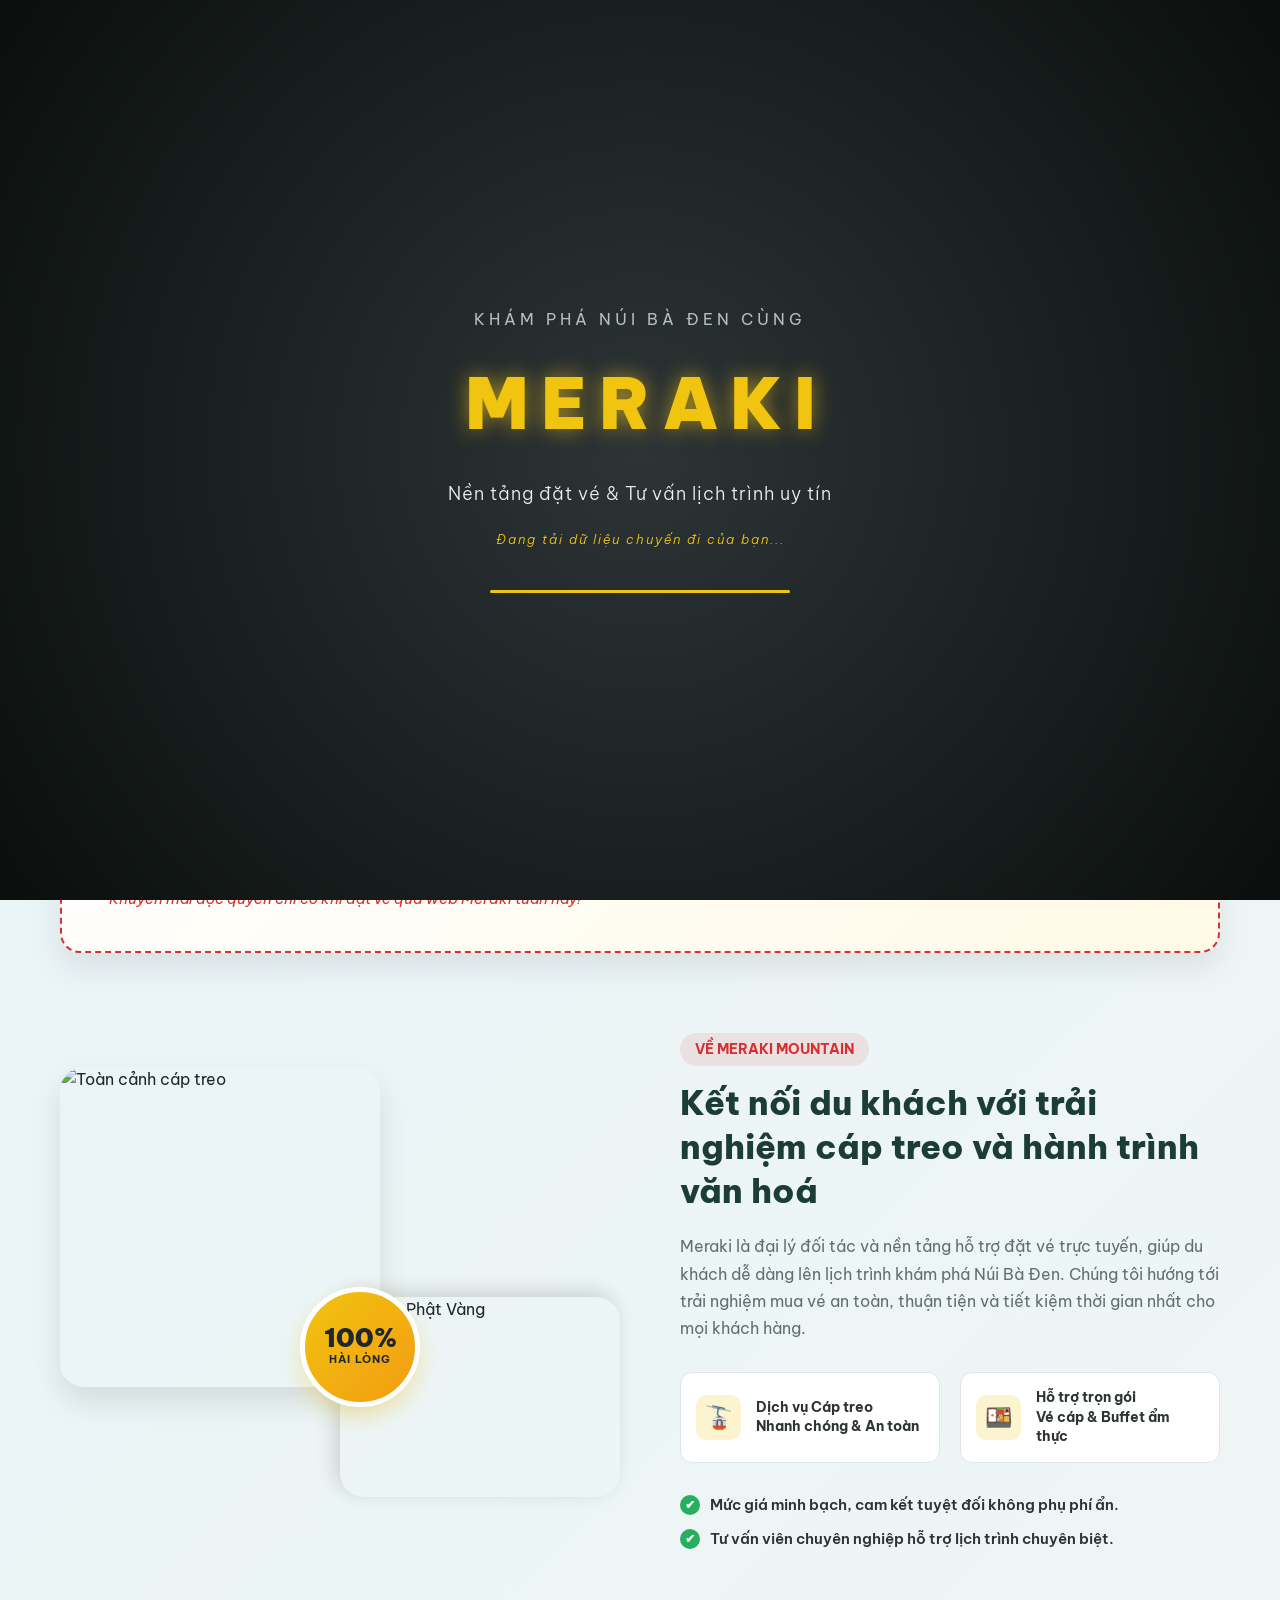
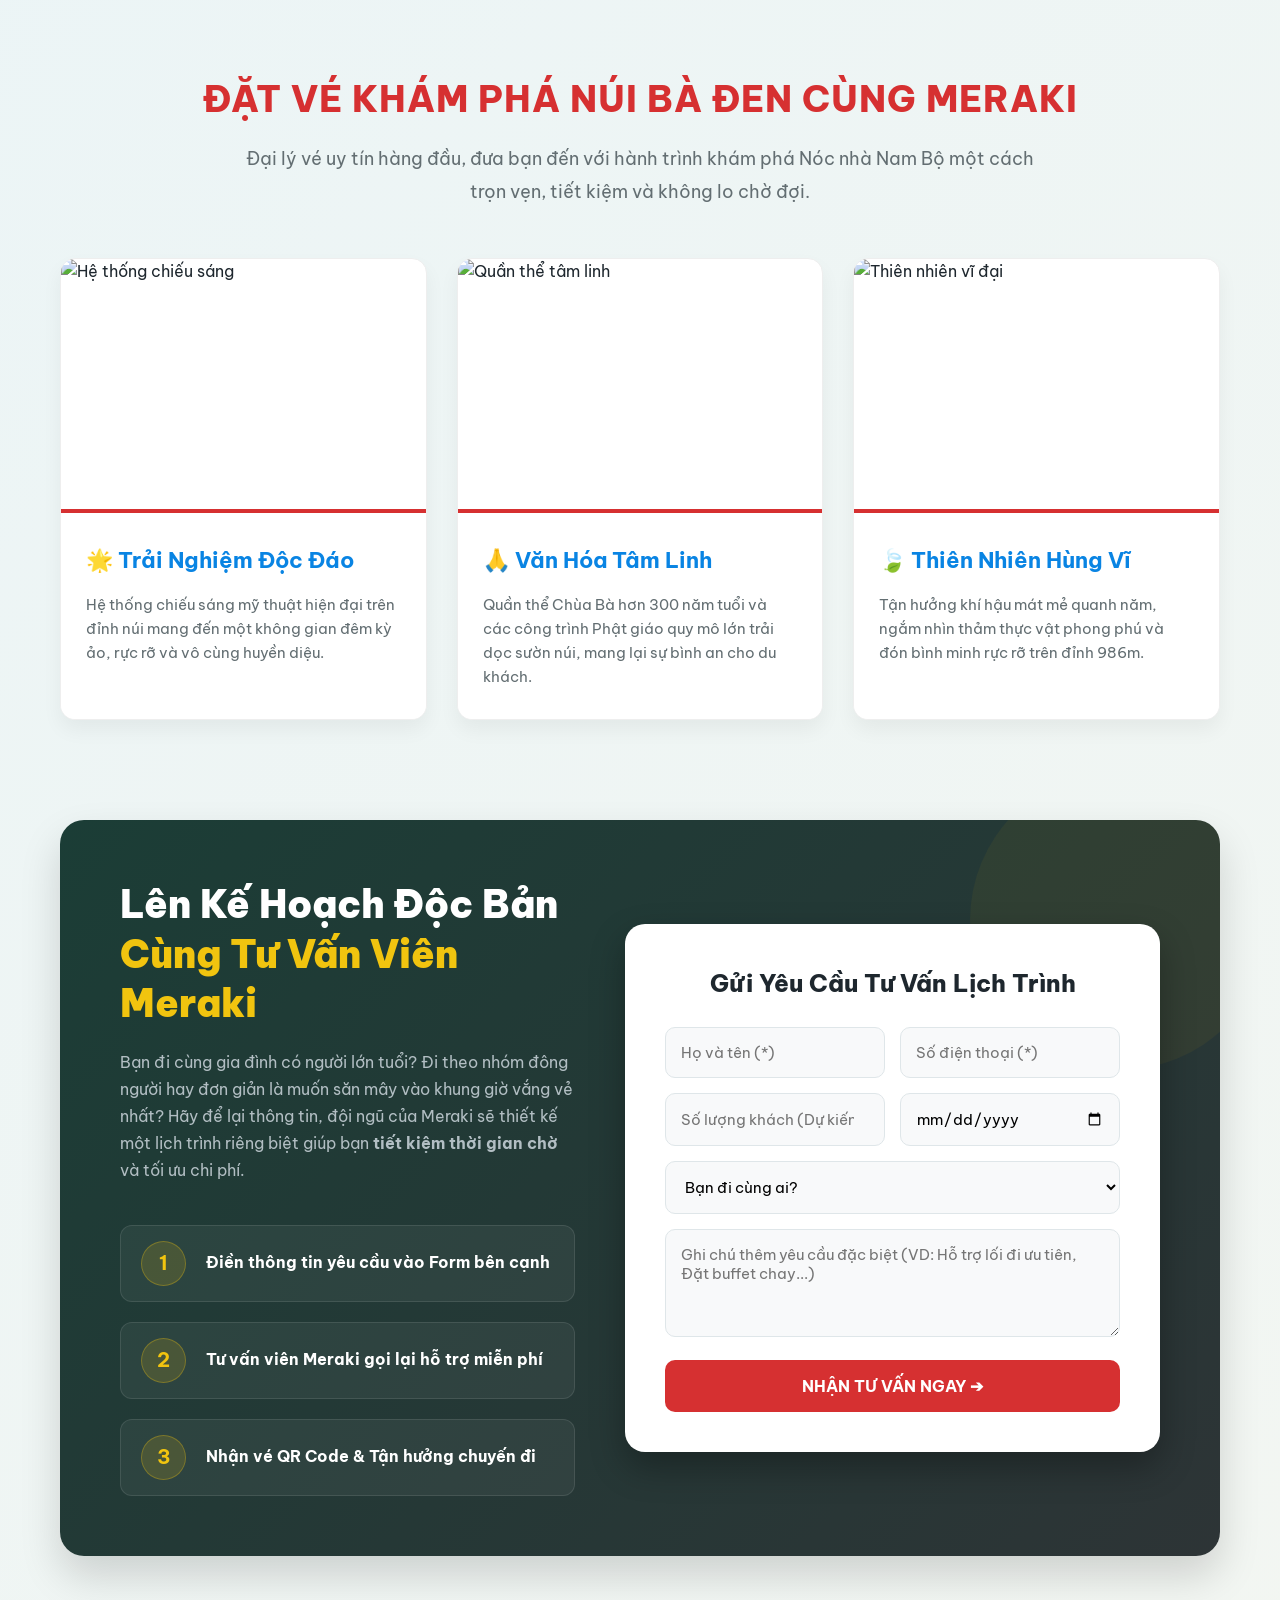
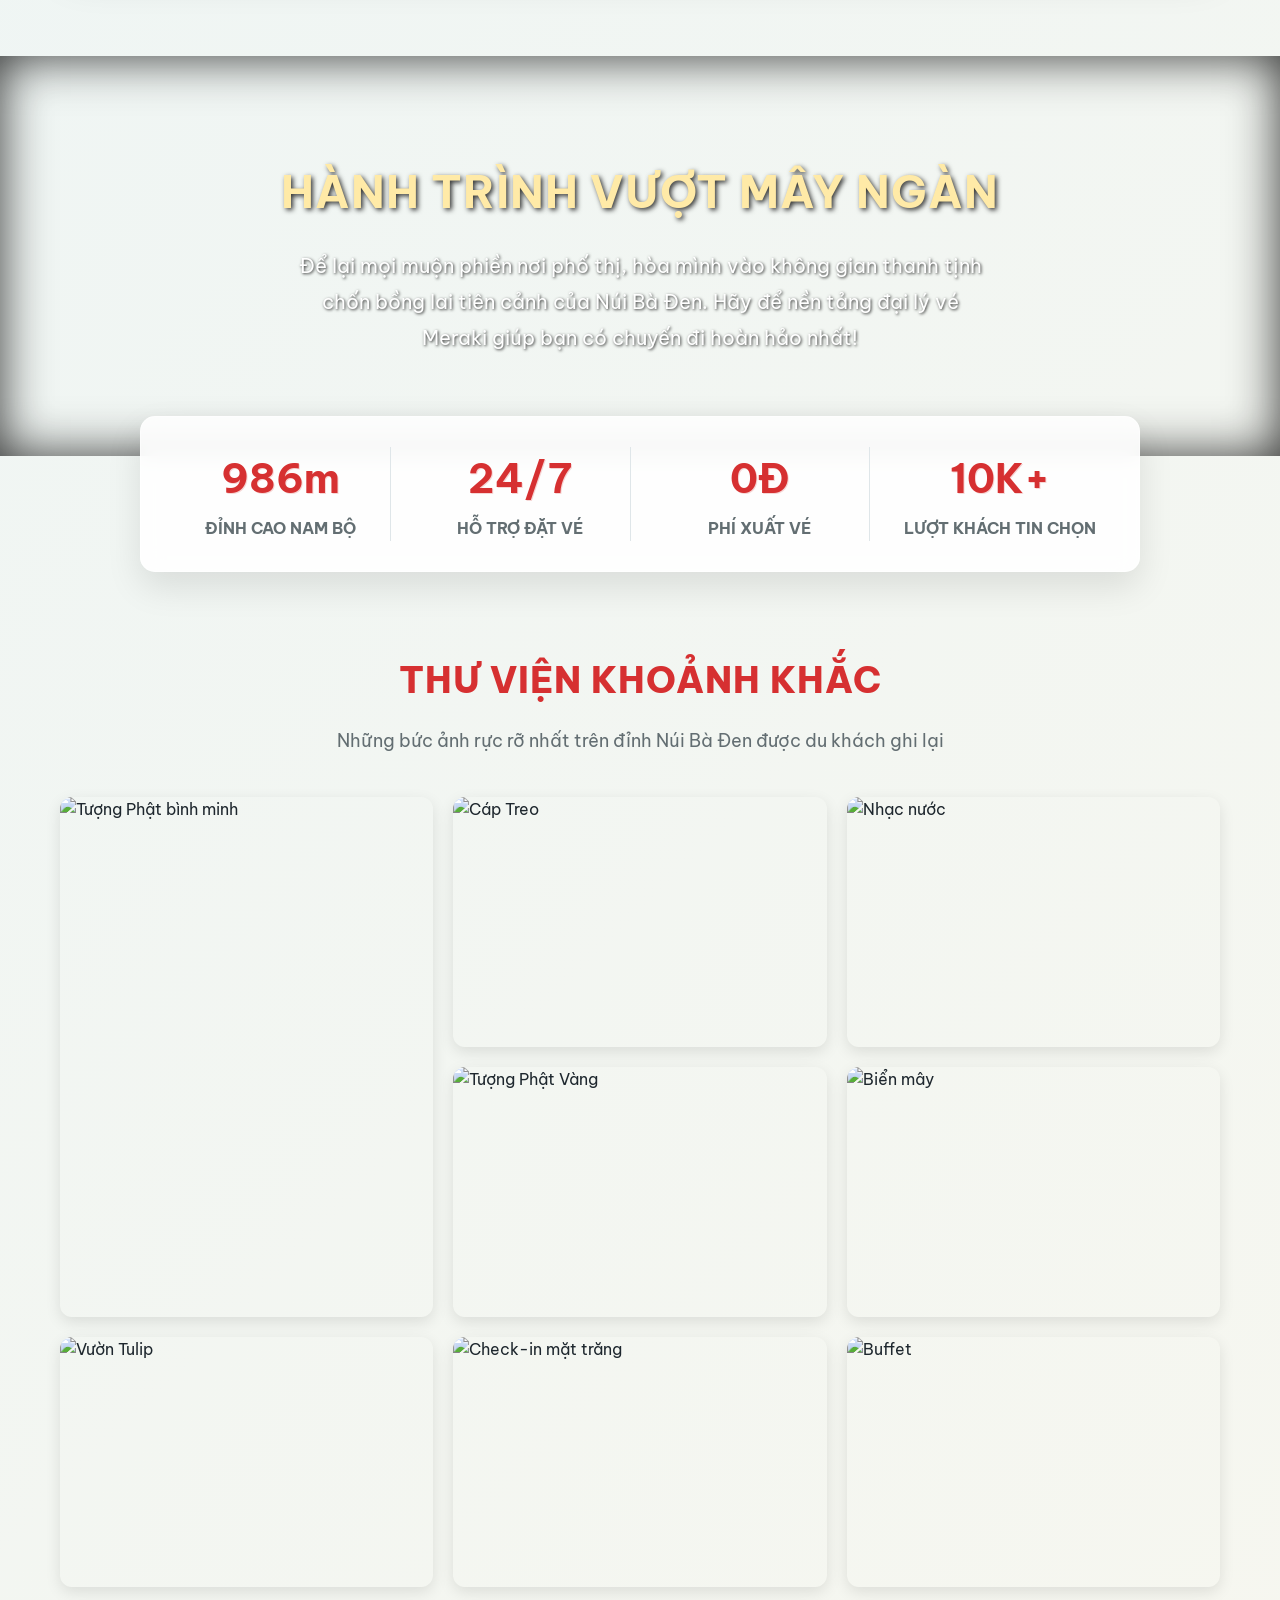
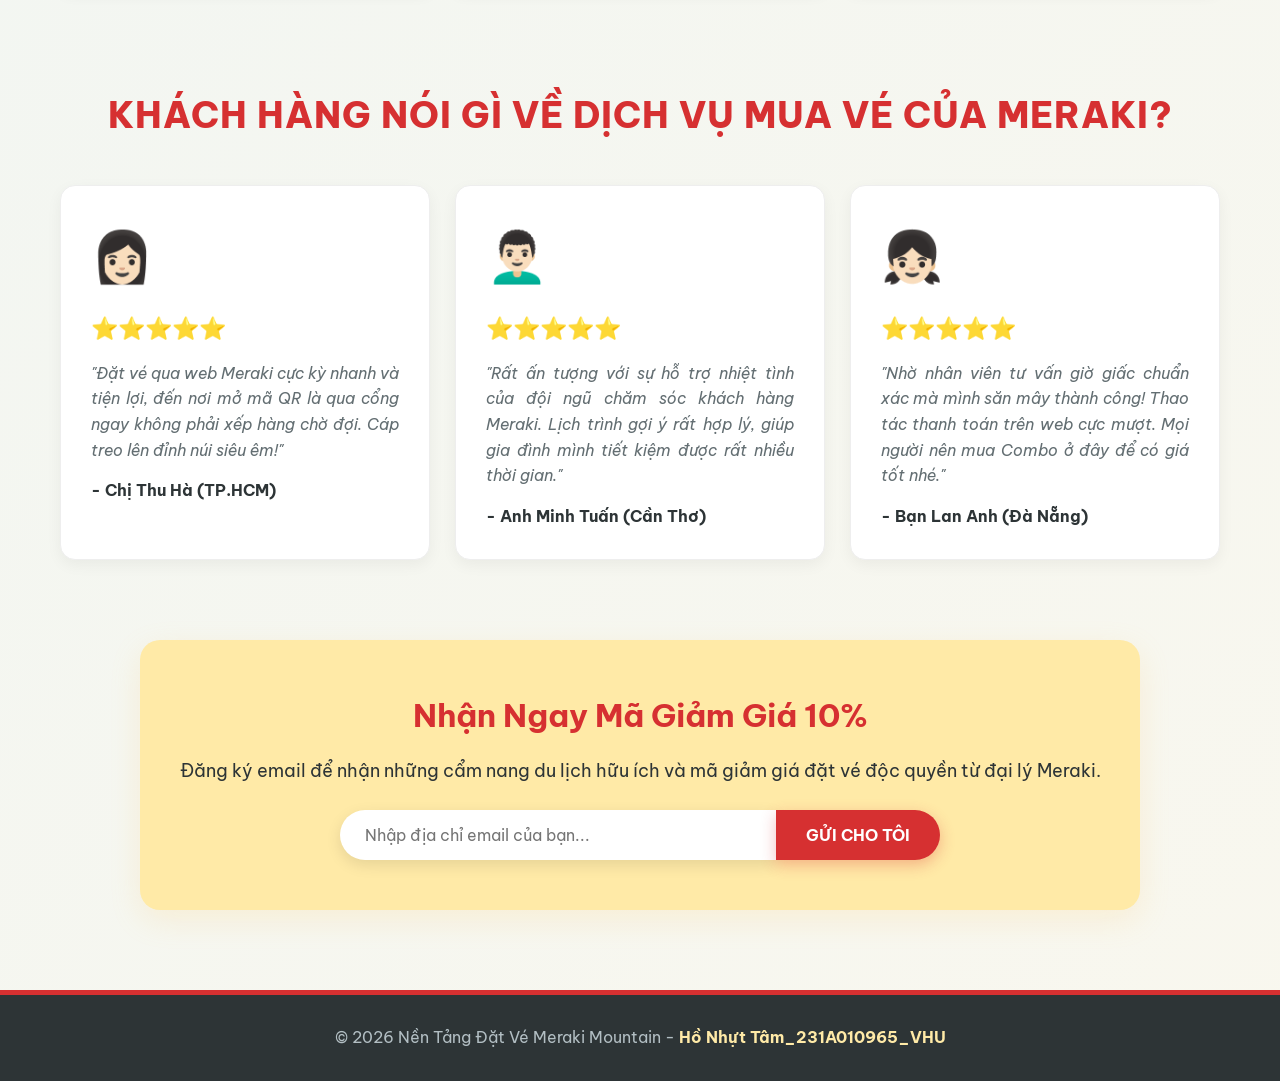
==== index.html @ 146ddea3 "Add files via upload" ====
<!DOCTYPE html>
<html lang="vi">
<head>
    <meta charset="UTF-8">
    <meta name="viewport" content="width=device-width, initial-scale=1.0">
    <title>Trang Chủ - Đặt Tour Núi Bà Đen Cùng Meraki</title>
    
    <link rel="preconnect" href="https://fonts.googleapis.com">
    <link rel="preconnect" href="https://fonts.gstatic.com" crossorigin>
    <link href="https://fonts.googleapis.com/css2?family=Be+Vietnam+Pro:wght@400;500;600;700;800;900&display=swap" rel="stylesheet">

    <style>
        * { box-sizing: border-box; margin: 0; padding: 0; font-family: 'Be Vietnam Pro', sans-serif; }
        
        body { 
            background: linear-gradient(-45deg, #e6f0fa, #fdf0f6, #fef8eb, #e8f4f8);
            background-size: 400% 400%;
            animation: gradientBG 15s ease infinite;
            color: #1e272e; overflow-x: hidden; line-height: 1.6; 
        }
        @keyframes gradientBG { 0% {background-position: 0% 50%;} 50% {background-position: 100% 50%;} 100% {background-position: 0% 50%;} }

        /* ================= MÀN HÌNH CHÀO MỪNG (CINEMATIC) ================= */
        .welcome-overlay {
            position: fixed; top: 0; left: 0; width: 100vw; height: 100vh;
            background: radial-gradient(circle at center, #2d3436 0%, #0a0f0d 100%);
            z-index: 999999; 
            display: flex; justify-content: center; align-items: center;
            transition: opacity 0.8s ease, visibility 0.8s ease, transform 0.8s ease;
        }
        .welcome-content { text-align: center; display: flex; flex-direction: column; align-items: center; }
        .welcome-subtitle { font-size: 16px; color: #b2bec3; text-transform: uppercase; letter-spacing: 4px; margin-bottom: 15px; animation: fadeInDown 1s ease forwards; opacity: 0; }
        .welcome-logo { font-size: 70px; font-weight: 900; letter-spacing: 12px; color: transparent; -webkit-text-stroke: 2px #f1c40f; margin-bottom: 20px; animation: drawText 2s ease forwards, glowText 1.5s 1s ease forwards; opacity: 0; margin-left: 12px;}
        .welcome-message { font-size: 18px; color: #ecf0f1; margin-bottom: 40px; animation: fadeInUp 1s 0.8s ease forwards; opacity: 0; font-weight: 300; letter-spacing: 1px;}
        .loading-text { font-size: 13px; color: #f1c40f; font-style: italic; margin-top: 20px; animation: pulseText 1.5s infinite; letter-spacing: 2px;}
        .loading-bar-container { width: 300px; height: 3px; background: rgba(255,255,255,0.1); border-radius: 50px; overflow: hidden; position: relative; animation: fadeInUp 1s 0.8s ease forwards; opacity: 0;}
        .loading-progress-glow { position: absolute; top: 0; left: 0; height: 100%; width: 0%; background: #f1c40f; box-shadow: 0 0 15px #f1c40f, 0 0 30px #f1c40f; animation: loadGlow 2.5s ease-in-out forwards; }

        @keyframes fadeInDown { from { opacity: 0; transform: translateY(-20px); } to { opacity: 1; transform: translateY(0); } }
        @keyframes fadeInUp { from { opacity: 0; transform: translateY(20px); } to { opacity: 1; transform: translateY(0); } }
        @keyframes drawText { 0% { opacity: 0; letter-spacing: 25px; } 100% { opacity: 1; letter-spacing: 12px; } }
        @keyframes glowText { 100% { color: #f1c40f; text-shadow: 0 0 20px rgba(241, 196, 15, 0.6); -webkit-text-stroke: 0px; } }
        @keyframes loadGlow { 0% { width: 0%; } 40% { width: 60%; } 100% { width: 100%; } }
        @keyframes pulseText { 0%, 100% { opacity: 0.4; } 50% { opacity: 1; } }
        .welcome-overlay.hidden { opacity: 0; visibility: hidden; transform: scale(1.05); }

        /* ================= MENU ĐỒNG BỘ CÓ THÔNG BÁO ================= */
        nav { display: flex; justify-content: space-between; align-items: center; background-color: rgba(45, 52, 54, 0.85); backdrop-filter: blur(10px); padding: 15px 30px; position: sticky; top: 0; z-index: 1000; box-shadow: 0 2px 15px rgba(0,0,0,0.3); border-bottom: 1px solid rgba(255,255,255,0.1); }
        .nav-links a { color: white; text-decoration: none; font-weight: bold; margin: 0 10px; padding: 8px 15px; border-radius: 5px; transition: 0.3s; text-transform: uppercase; font-size: 14px; }
        .nav-links a:hover, .nav-links a.active { background-color: #d63031; color: #ffeaa7; box-shadow: 0 0 10px rgba(214, 48, 49, 0.5);}
        .nav-icons { display: flex; align-items: center; position: relative;}
        .nav-icons a { color: white; text-decoration: none; font-size: 20px; position: relative; margin-left: 20px; transition: 0.3s; cursor: pointer;}
        .nav-icons a:hover { transform: scale(1.2); }
        .badge { position: absolute; top: -8px; right: -10px; background: #d63031; color: white; border-radius: 50%; padding: 2px 6px; font-size: 12px; font-weight: bold; box-shadow: 0 0 5px rgba(214, 48, 49, 0.5); display: none;}

        /* BẢNG DROPDOWN THÔNG BÁO ĐỘNG */
        .notification-dropdown {
            position: absolute; top: 50px; right: 40px; background: white; width: 340px; max-height: 450px;
            border-radius: 15px; box-shadow: 0 15px 35px rgba(0,0,0,0.2); border: 1px solid #dfe6e9;
            display: none; flex-direction: column; overflow: hidden; z-index: 1001;
            transform-origin: top right; animation: dropDownAnim 0.3s ease;
        }
        @keyframes dropDownAnim { from {opacity: 0; transform: scale(0.9);} to {opacity: 1; transform: scale(1);} }
        .notification-dropdown.show { display: flex; }
        .noti-header { background: #f8f9fa; padding: 15px 20px; font-weight: 800; color: #2d3436; border-bottom: 1px solid #eee; display: flex; justify-content: space-between;}
        
        .noti-list-container { overflow-y: auto; max-height: 350px; }
        .noti-item { padding: 15px 20px; border-bottom: 1px solid #eee; display: flex; gap: 15px; transition: 0.2s; cursor: pointer;}
        .noti-item.unread { background: #f0f8ff; border-left: 3px solid #0984e3;}
        .noti-item:hover { background: #fdfaf6; }
        .noti-icon { font-size: 24px; }
        .noti-text h4 { font-size: 14px; margin-bottom: 3px; color: #2d3436; font-weight: 800;}
        .noti-text p { font-size: 13px; color: #636e72; line-height: 1.4; margin-bottom: 5px;}
        .noti-text small { font-size: 11px; color: #b2bec3; font-weight: 600;}
        .noti-empty { padding: 30px; text-align: center; color: #b2bec3; font-size: 14px; font-style: italic;}
        
        .noti-footer { padding: 12px; text-align: center; background: #f8f9fa; font-size: 13px; font-weight: 800; color: #d63031; cursor: pointer; border-top: 1px solid #eee;}
        .noti-footer:hover { background: #ffeaa7; }

        /* ================= SLIDER ================= */
        .slider-wrapper { padding: 0; background-color: #1a1a1a; }
        .slider-container { position: relative; width: 100%; margin: 0 auto; overflow: hidden; }
        .slides { display: flex; transition: transform 0.6s cubic-bezier(0.4, 0, 0.2, 1); width: 100%; }
        .slide { min-width: 100%; position: relative; }
        .slide img { width: 100%; height: 600px; object-fit: cover; display: block; opacity: 0.85; }
        .slide-text { position: absolute; bottom: 80px; left: 10%; color: white; background: rgba(0,0,0,0.4); padding: 25px 45px; border-radius: 15px; backdrop-filter: blur(12px); border-left: 6px solid #d63031; animation: fadeInUp 1s ease; box-shadow: 0 10px 20px rgba(0,0,0,0.3);}
        .slide-text h2 { font-size: 42px; margin-bottom: 10px; color: #ffeaa7; text-shadow: 2px 2px 4px rgba(0,0,0,0.8); }
        .slide-text p { font-size: 22px; text-shadow: 1px 1px 2px rgba(0,0,0,0.8); }
        .prev, .next { cursor: pointer; position: absolute; top: 50%; transform: translateY(-50%); width: 60px; height: 60px; background-color: rgba(0,0,0,0.4); color: white; font-weight: bold; font-size: 28px; transition: 0.3s; border-radius: 50%; border: 2px solid rgba(255,255,255,0.5); display: flex; justify-content: center; align-items: center; z-index: 10; backdrop-filter: blur(5px); }
        .prev { left: 30px; }
        .next { right: 30px; }
        .prev:hover, .next:hover { background-color: #d63031; border-color: #d63031; transform: translateY(-50%) scale(1.1); box-shadow: 0 0 15px rgba(214, 48, 49, 0.6);}

        .container { max-width: 1200px; margin: 80px auto; padding: 0 20px; }
        .section-title-main { color: #d63031; font-size: 36px; margin-bottom: 15px; text-transform: uppercase; font-weight: 800; letter-spacing: 1px; text-align: center;}
        .subtitle { font-size: 18px; color: #636e72; margin-bottom: 50px; max-width: 800px; margin-left: auto; margin-right: auto; line-height: 1.8; text-align: center;}

        /* ================= HOT DEAL ================= */
        .hot-deal { background: linear-gradient(135deg, #fff, #fff9e6); border: 2px dashed #d63031; border-radius: 20px; padding: 40px; margin-bottom: 80px; position: relative; box-shadow: 0 15px 30px rgba(0,0,0,0.08); display: flex; align-items: center; justify-content: space-between; text-align: left; transition: transform 0.3s ease;}
        .hot-deal:hover { transform: translateY(-5px); box-shadow: 0 20px 40px rgba(214, 48, 49, 0.15);}
        .hot-deal-badge { position: absolute; top: -20px; right: -20px; background: #d63031; color: white; padding: 12px 25px; border-radius: 50px; font-weight: 800; font-size: 18px; transform: rotate(10deg); box-shadow: 0 5px 15px rgba(214,48,49,0.5); animation: shake 2s infinite; z-index: 2; border: 2px solid white;}
        .deal-info h3 { font-size: 30px; font-weight: 800; margin-bottom: 10px; color: #0984e3;}
        .deal-info p { color: #2d3436; font-size: 16px; margin-bottom: 15px;}
        .deal-price { display: flex; align-items: baseline; gap: 15px;}
        .deal-price s { color: #b2bec3; font-size: 18px; font-weight: bold;}
        .deal-price strong { color: #d63031; font-size: 36px; font-weight: 900;}
        .btn-buy-now { background: #d63031; color: white; border: none; padding: 15px 35px; border-radius: 30px; font-size: 18px; font-weight: bold; cursor: pointer; transition: 0.3s; box-shadow: 0 5px 15px rgba(214, 48, 49, 0.3); font-family: inherit;}
        .btn-buy-now:hover { background: #c0392b; transform: translateY(-3px) scale(1.05); box-shadow: 0 10px 20px rgba(214, 48, 49, 0.4); }
        @keyframes shake { 0%, 100% { transform: rotate(10deg); } 50% { transform: rotate(5deg) scale(1.05); } }

        /* ================= VỀ CHÚNG TÔI ================= */
        .about-section { display: flex; gap: 60px; align-items: center; margin-bottom: 120px; flex-wrap: wrap; margin-top: 50px;}
        .creative-images-group { flex: 1; min-width: 350px; position: relative; height: 450px; padding-right: 20px;}
        
        .about-img-1 { 
            position: absolute; top: 0; left: 0; 
            width: 320px; height: 320px; 
            object-fit: cover; border-radius: 24px; 
            z-index: 1; box-shadow: 0 15px 30px rgba(0,0,0,0.1); 
            transition: transform 0.5s ease;
        }
        .about-img-2 { 
            position: absolute; bottom: 20px; right: 0; 
            width: 280px; height: 200px; 
            object-fit: cover; border-radius: 24px; 
            z-index: 2; box-shadow: -5px -5px 20px rgba(0,0,0,0.15); 
            transition: transform 0.5s ease;
        }
        
        .creative-images-group:hover .about-img-1 { transform: scale(1.03) translate(-5px, -5px); }
        .creative-images-group:hover .about-img-2 { transform: scale(1.03) translate(5px, 5px); }

        .about-circle-badge { 
            position: absolute; top: 220px; left: 240px; 
            width: 120px; height: 120px; 
            background: linear-gradient(135deg, #f1c40f, #f39c12); 
            border-radius: 50%; display: flex; flex-direction: column; justify-content: center; align-items: center; 
            color: #1e272e; z-index: 3; box-shadow: 0 10px 20px rgba(241, 196, 15, 0.3); 
            border: 5px solid white; text-align: center; animation: pulseBadge 3s infinite alternate;
        }
        @keyframes pulseBadge { 0% {transform: scale(1);} 100% {transform: scale(1.05);} }
        .about-circle-badge h3 { font-size: 26px; font-weight: 900; line-height: 1; margin: 0;}
        .about-circle-badge p { font-size: 11px; font-weight: bold; text-transform: uppercase; margin: 0; letter-spacing: 1px;}
        
        .about-content { flex: 1; min-width: 300px; text-align: left; }
        .about-tag { color: #d63031; font-weight: bold; font-size: 14px; text-transform: uppercase; margin-bottom: 15px; display: inline-block; padding: 5px 15px; background: rgba(214, 48, 49, 0.1); border-radius: 30px;}
        .about-content h2 { font-size: 34px; color: #1b3d36; font-weight: 800; line-height: 1.3; margin-bottom: 20px; }
        .about-content > p { color: #636e72; font-size: 16px; line-height: 1.7; margin-bottom: 30px; }
        
        .about-features-small { display: flex; gap: 20px; margin-bottom: 30px; flex-wrap: wrap;}
        .af-box { flex: 1; border: 1px solid #dfe6e9; border-radius: 12px; padding: 15px; display: flex; align-items: center; gap: 15px; min-width: 200px; background: white;}
        .af-icon { width: 45px; height: 45px; background: rgba(241, 196, 15, 0.2); color: #f39c12; border-radius: 10px; display: flex; justify-content: center; align-items: center; font-size: 22px; flex-shrink: 0;}
        .af-text { font-weight: bold; color: #2d3436; font-size: 14px; line-height: 1.4; }
        
        .about-checks { display: flex; flex-direction: column; gap: 10px;}
        .about-checks p { display: flex; align-items: center; gap: 10px; color: #2d3436; font-weight: 600; font-size: 15px;}
        .about-checks p::before { content: '✔'; color: white; background: #27ae60; width: 20px; height: 20px; border-radius: 50%; display: flex; justify-content: center; align-items: center; font-size: 12px;}

        /* ================= TÍNH NĂNG NỔI BẬT ================= */
        .features { display: flex; gap: 30px; justify-content: center; margin-bottom: 100px; flex-wrap: wrap; }
        .feature-box { background: #fff; border-radius: 15px; box-shadow: 0 10px 20px rgba(0,0,0,0.05); flex: 1; min-width: 320px; transition: all 0.4s ease; overflow: hidden; display: flex; flex-direction: column; cursor: pointer; position: relative; border: 1px solid #eee;}
        .feature-box:hover { transform: translateY(-15px); box-shadow: 0 20px 40px rgba(214, 48, 49, 0.15); border-color: #d63031;}
        .feat-hover-bar { position: absolute; bottom: -50px; left: 0; width: 100%; background: #d63031; color: white; text-align: center; padding: 12px 0; font-weight: bold; transition: 0.3s ease; z-index: 10; font-size: 15px;}
        .feature-box:hover .feat-hover-bar { bottom: 0; }
        .feature-img-wrapper { overflow: hidden; border-bottom: 4px solid #d63031; }
        .feature-img { width: 100%; height: 250px; object-fit: cover; transition: transform 0.6s ease; display: block; }
        .feature-box:hover .feature-img { transform: scale(1.08); }
        .feature-content { padding: 30px 25px; text-align: left; transition: 0.3s; flex-grow: 1; background: #fff;}
        .feature-box:hover .feature-content { padding-bottom: 60px; }
        .feature-content h3 { color: #0984e3; margin-bottom: 15px; font-size: 22px; transition: 0.3s; display: flex; align-items: center; gap: 10px;}
        .feature-content p { color: #636e72; line-height: 1.6; font-size: 15px; }

        /* ================= KẾ HOẠCH ĐỘC BẢN CÙNG MERAKI ================= */
        .custom-consult-section { background: linear-gradient(135deg, #1b3d36 0%, #2d3436 100%); border-radius: 24px; padding: 60px; display: flex; gap: 50px; align-items: center; margin-bottom: 100px; box-shadow: 0 20px 40px rgba(0,0,0,0.15); color: white; text-align: left; position: relative; overflow: hidden; }
        .custom-consult-section::before { content: ''; position: absolute; top: -50px; right: -50px; width: 300px; height: 300px; background: rgba(241, 196, 15, 0.05); border-radius: 50%; }
        .consult-info { flex: 1; min-width: 300px; z-index: 2;}
        .consult-info h2 { font-size: 38px; font-weight: 900; line-height: 1.3; margin-bottom: 20px; color: white;}
        .consult-info h2 span { color: #f1c40f; }
        .consult-info p { font-size: 16px; color: #b2bec3; line-height: 1.7; margin-bottom: 40px; }
        .consult-steps { display: flex; flex-direction: column; gap: 20px; }
        .step { display: flex; align-items: center; gap: 20px; background: rgba(255,255,255,0.05); padding: 15px 20px; border-radius: 12px; border: 1px solid rgba(255,255,255,0.1); transition: 0.3s;}
        .step:hover { background: rgba(255,255,255,0.1); transform: translateX(10px);}
        .step-num { width: 45px; height: 45px; background: rgba(241, 196, 15, 0.15); color: #f1c40f; border-radius: 50%; display: flex; justify-content: center; align-items: center; font-size: 20px; font-weight: bold; border: 1px solid rgba(241, 196, 15, 0.3); flex-shrink: 0;}
        .step-text { font-size: 16px; font-weight: bold; color: white;}

        .consult-form-box { flex: 1; min-width: 300px; background: white; border-radius: 20px; padding: 40px; box-shadow: 0 15px 35px rgba(0,0,0,0.3); z-index: 2; }
        .consult-form-box h3 { color: #1e272e; font-size: 24px; margin-bottom: 25px; text-align: center; font-weight: 800;}
        .input-group { display: flex; gap: 15px; margin-bottom: 15px; }
        .input-group input { flex: 1; }
        .consult-form-box input, .consult-form-box select { width: 100%; padding: 15px; border: 1px solid #dfe6e9; border-radius: 10px; outline: none; font-size: 15px; font-family: inherit; background: #f8f9fa; transition: 0.3s; }
        .consult-form-box input:focus, .consult-form-box select:focus { border-color: #d63031; background: white; box-shadow: 0 0 0 3px rgba(214,48,49,0.1);}
        .consult-form-box textarea { width: 100%; padding: 15px; border: 1px solid #dfe6e9; border-radius: 10px; outline: none; font-size: 15px; font-family: inherit; background: #f8f9fa; transition: 0.3s; margin-bottom: 15px; resize: vertical;}
        .consult-form-box textarea:focus { border-color: #d63031; background: white;}
        .consult-form-box button { width: 100%; padding: 16px; background: #d63031; color: white; border: none; border-radius: 10px; font-size: 16px; font-weight: bold; cursor: pointer; transition: 0.3s; }
        .consult-form-box button:hover { background: #c0392b; transform: translateY(-3px); box-shadow: 0 10px 20px rgba(214,48,49,0.3); }

        /* ================= HIỆU ỨNG PARALLAX ================= */
        .parallax-section { background-image: linear-gradient(rgba(0,0,0,0.5), rgba(0,0,0,0.7)), url('img_index/anh_toancanhmay.jpg'); background-attachment: fixed; background-position: center; background-repeat: no-repeat; background-size: cover; height: 400px; display: flex; flex-direction: column; justify-content: center; align-items: center; text-align: center; color: white; margin: 60px 0; box-shadow: inset 0 0 50px rgba(0,0,0,0.8); }
        .parallax-section h2 { font-size: 45px; color: #ffeaa7; margin-bottom: 20px; text-shadow: 2px 2px 5px rgba(0,0,0,0.8); text-transform: uppercase; letter-spacing: 1px;}
        .parallax-section p { font-size: 20px; max-width: 700px; line-height: 1.8; text-shadow: 1px 1px 3px rgba(0,0,0,0.8); }

        /* ================= CON SỐ ẤN TƯỢNG ================= */
        .stats-container { display: flex; justify-content: space-around; background-color: rgba(255,255,255,0.9); backdrop-filter: blur(10px); max-width: 1000px; margin: -100px auto 60px; position: relative; z-index: 5; padding: 30px; border-radius: 15px; box-shadow: 0 15px 35px rgba(0,0,0,0.1); flex-wrap: wrap; gap: 20px; border: 1px solid rgba(255,255,255,0.5);}
        .stat-box { text-align: center; flex: 1; min-width: 200px; border-right: 1px solid #dfe6e9; transition: 0.3s;}
        .stat-box:hover { transform: translateY(-5px); }
        .stat-box:last-child { border-right: none; }
        .stat-number { font-size: 40px; font-weight: bold; color: #d63031; margin-bottom: 5px; text-shadow: 1px 1px 0px rgba(214,48,49,0.2);}
        .stat-text { font-size: 16px; color: #636e72; text-transform: uppercase; font-weight: bold; }

        /* ================= THƯ VIỆN KHOẢNH KHẮC "LƯỚI MASONRY" ================= */
        .gallery-grid { 
            display: grid; 
            grid-template-columns: repeat(3, 1fr); 
            gap: 20px; 
            grid-auto-rows: 250px; 
            margin-top: 40px; margin-bottom: 80px; 
        }
        .gallery-item { border-radius: 12px; overflow: hidden; position: relative; box-shadow: 0 5px 15px rgba(0,0,0,0.1); cursor: pointer; }
        .gallery-item img { width: 100%; height: 100%; object-fit: cover; transition: all 0.6s ease; display: block;}
        .gallery-item:hover img { transform: scale(1.1); filter: brightness(0.85); box-shadow: inset 0 0 20px rgba(214,48,49,0.5);}
        
        .item-1 { grid-column: 1; grid-row: 1 / span 2; }
        .item-2 { grid-column: 2; grid-row: 1; }
        .item-3 { grid-column: 3; grid-row: 1; }
        .item-4 { grid-column: 2; grid-row: 2; }
        .item-5 { grid-column: 3; grid-row: 2; }
        .item-6 { grid-column: 1; grid-row: 3; }
        .item-7 { grid-column: 2; grid-row: 3; }
        .item-8 { grid-column: 3; grid-row: 3; }

        /* ================= ĐÁNH GIÁ CỦA KHÁCH HÀNG ================= */
        .reviews-container { display: flex; gap: 25px; justify-content: center; flex-wrap: wrap; margin-top: 40px; }
        .review-card { background: white; padding: 30px; border-radius: 15px; flex: 1; min-width: 300px; box-shadow: 0 5px 15px rgba(0,0,0,0.05); position: relative; transition: 0.3s; border: 1px solid #eee; text-align: left;}
        .review-card:hover { transform: translateY(-5px); box-shadow: 0 15px 30px rgba(0,0,0,0.1); border-color: #f1c40f;}
        .review-avatar { font-size: 50px; margin-bottom: 15px; transition: 0.3s;}
        .review-card:hover .review-avatar { transform: scale(1.1) rotate(5deg); }
        .stars { color: #f1c40f; font-size: 22px; margin-bottom: 15px;}
        .review-text { color: #636e72; font-style: italic; line-height: 1.6; margin-bottom: 15px; text-align: justify;}
        .review-author { font-weight: bold; color: #2d3436; }

        /* ================= FORM ĐĂNG KÝ NHẬN TIN ================= */
        .newsletter-section { background: #ffeaa7; padding: 50px 20px; text-align: center; margin-top: 80px; border-radius: 20px; box-shadow: 0 10px 30px rgba(253, 203, 110, 0.2); max-width: 1000px; margin-left: auto; margin-right: auto; position: relative;}
        .newsletter-section h2 { color: #d63031; font-size: 32px; margin-bottom: 15px; position: relative; z-index: 2;}
        .newsletter-section p { color: #2d3436; margin-bottom: 25px; font-size: 18px; position: relative; z-index: 2;}
        .newsletter-form { display: flex; justify-content: center; max-width: 600px; margin: 0 auto; position: relative; z-index: 2;}
        .newsletter-form input { padding: 15px 25px; font-size: 16px; border: none; border-radius: 30px 0 0 30px; outline: none; flex-grow: 1; box-shadow: 0 5px 15px rgba(0,0,0,0.1); }
        .newsletter-form button { padding: 15px 30px; font-size: 16px; font-weight: bold; color: white; background: #d63031; border: none; border-radius: 0 30px 30px 0; cursor: pointer; transition: 0.3s; box-shadow: 0 5px 15px rgba(214,48,49,0.3); }
        .newsletter-form button:hover { background: #0984e3; }

        /* NÚT HOTLINE */
        .floating-btn { position: fixed; bottom: 30px; right: 30px; background-color: #25D366; color: white; width: 65px; height: 65px; border-radius: 50%; display: flex; justify-content: center; align-items: center; font-size: 32px; text-decoration: none; box-shadow: 0 4px 15px rgba(37, 211, 102, 0.4); z-index: 9999; animation: pulse 1.5s infinite; transition: 0.3s;}
        .floating-btn:hover { background-color: #128C7E; transform: scale(1.1);}
        @keyframes pulse { 0% { box-shadow: 0 0 0 0 rgba(37, 211, 102, 0.7); } 70% { box-shadow: 0 0 0 15px rgba(37, 211, 102, 0); } 100% { box-shadow: 0 0 0 0 rgba(37, 211, 102, 0); } }

        /* CHÂN TRANG */
        footer { background-color: #2d3436; color: #b2bec3; text-align: center; padding: 30px; font-size: 16px; margin-top: 60px; border-top: 5px solid #d63031; }
        footer strong { color: #ffeaa7; }

        /* POPUP MODAL ĐƯỢC CĂN CHỈNH */
        .modal-overlay { display: none; position: fixed; z-index: 2000; left: 0; top: 0; width: 100%; height: 100%; background-color: rgba(0,0,0,0.6); backdrop-filter: blur(8px); opacity: 0; transition: opacity 0.3s ease; }
        .modal-overlay.active { display: flex; justify-content: center; align-items: center; opacity: 1; animation: fadeIn 0.3s; }
        .modal-content { background-color: white; border-radius: 20px; width: 90%; max-width: 800px; max-height: 90vh; overflow-y: auto; position: relative; box-shadow: 0 25px 50px rgba(0,0,0,0.5); transform: translateY(-50px); transition: 0.4s cubic-bezier(0.175, 0.885, 0.32, 1.275);}
        .modal-overlay.active .modal-content { transform: translateY(0); }
        .close-btn { position: absolute; top: 15px; right: 20px; color: white; background: rgba(0,0,0,0.3); width: 40px; height: 40px; display: flex; justify-content: center; align-items: center; border-radius: 50%; font-size: 28px; font-weight: bold; cursor: pointer; z-index: 10; transition: 0.3s; backdrop-filter: blur(5px);}
        .close-btn:hover { background: #d63031; transform: scale(1.1) rotate(90deg); }
        .modal-header { height: 300px; position: relative; border-radius: 20px 20px 0 0; overflow: hidden; }
        .modal-header img { width: 100%; height: 100%; object-fit: cover; }
        .modal-header::after { content: ''; position: absolute; bottom: 0; left: 0; width: 100%; height: 60%; background: linear-gradient(transparent, rgba(0,0,0,0.9)); }
        .modal-header h2 { position: absolute; bottom: 30px; left: 30px; color: #ffeaa7; z-index: 2; font-size: 32px; text-shadow: 2px 2px 4px rgba(0,0,0,0.8); }
        .modal-body { padding: 40px; text-align: left; }
        .modal-body p { margin-bottom: 20px; font-size: 17px; line-height: 1.8; color: #4b4b4b; text-align: justify; }
        .modal-body p:first-letter { font-size: 40px; font-weight: bold; color: #d63031; float: left; margin-right: 8px; line-height: 1; }

        @keyframes fadeIn { from { opacity: 0; } to { opacity: 1; } }
        @keyframes fadeInUp { from { transform: translateY(30px); opacity: 0; } to { transform: translateY(0); opacity: 1; } }
        
        /* RESPONSIVE IPAD & ĐIỆN THOẠI */
        @media (max-width: 992px) {
            .hot-deal { flex-direction: column; text-align: center; gap: 20px; }
            .hot-deal-badge { position: relative; top: 0; right: 0; transform: none; margin-bottom: -10px; animation: none; display: inline-block;}
            .about-section, .custom-consult-section { flex-direction: column; }
            .creative-images-group { width: 100%; height: 600px; margin-bottom: 30px; padding-right: 0;}
            .about-img-1 { width: 450px; height: 450px; margin: 0 auto; display: block; position: relative;}
            .about-img-2 { width: 350px; height: 250px; left: auto; right: 10%; bottom: 0;}
            .about-circle-badge { width: 130px; height: 130px; top: 250px; left: 60%; transform: translateX(-50%);}
            .input-group { flex-direction: column; gap: 15px;}
            
            .gallery-grid { grid-template-columns: repeat(2, 1fr); }
            .item-1 { grid-column: span 2; grid-row: auto; height: 350px;}
            .item-2, .item-3, .item-4, .item-5, .item-6, .item-7, .item-8 { grid-column: span 1; grid-row: auto;}
        }
        @media (max-width: 768px) {
            .creative-images-group { height: 400px;}
            .about-img-1 { width: 280px; height: 280px;}
            .about-img-2 { width: 220px; height: 160px; right: 5%; bottom: 0;}
            .about-circle-badge { width: 100px; height: 100px; top: 150px; left: 50%;}
            .about-circle-badge h3 { font-size: 24px;}
            
            .gallery-grid { grid-template-columns: 1fr; grid-auto-rows: 250px;}
            .item-1, .item-2, .item-3, .item-4, .item-5, .item-6, .item-7, .item-8 { grid-column: span 1; }
        }
    </style>
</head>
<body>

   <div id="welcome-overlay" class="welcome-overlay">
        <div class="welcome-content">
            <div class="welcome-subtitle">Khám phá Núi Bà Đen cùng</div>
            <h1 class="welcome-logo">MERAKI</h1>
            <div class="welcome-message">
                <p>Nền tảng đặt vé & Tư vấn lịch trình uy tín</p>
                <p class="loading-text">Đang tải dữ liệu chuyến đi của bạn...</p>
            </div>
            <div class="loading-bar-container">
                <div class="loading-progress-glow"></div>
            </div>
        </div>
    </div>

    <nav>
        <div class="nav-links">
            <a href="index.html" class="active">Trang Chủ</a>
            <a href="kham-pha.html">Khám Phá & Cẩm Nang</a>
            <a href="dich-vu.html">Cáp Treo & Đặt Vé</a>
            <a href="qua-luu-niem.html">Quà Lưu Niệm</a>
        </div>
        <div class="nav-icons">
            <a onclick="toggleNotification()" id="bell-icon">🔔<span class="badge" id="noti-badge">0</span></a>
            <a href="gio-hang.html">🛒<span class="badge" id="cart-count">0</span></a>
            
            <div class="notification-dropdown" id="noti-dropdown">
                <div class="noti-header">
                    <span>Thông báo của bạn</span>
                    <span style="color: #0984e3; cursor: pointer; font-size: 12px; font-weight: 700;" onclick="markAllRead()">Đánh dấu đã đọc</span>
                </div>
                <div class="noti-list-container" id="noti-list-container">
                    </div>
                <div class="noti-footer" onclick="toggleNotification()">Đóng bảng thông báo</div>
            </div>
        </div>
    </nav>

    <div class="slider-wrapper">
        <div class="slider-container">
            <div class="slides" id="slider">
                <div class="slide">
                    <img src="img_index/anh_tuongphat_dem.jpg" alt="Tượng Phật">
                    <div class="slide-text">
                        <h2>Hành Hương Núi Bà Đen</h2>
                        <p>Đặt tour qua Meraki để chiêm ngưỡng Tượng Phật Bà thiêng liêng rực sáng.</p>
                    </div>
                </div>
                <div class="slide">
                    <img src="img_index/anh_captreo.jpg" alt="Cáp Treo">
                    <div class="slide-text">
                        <h2>Vé Cáp Treo Giá Tốt Nhất</h2>
                        <p>Không lo xếp hàng, quét mã QR lên cabin ngay cùng dịch vụ của Meraki.</p>
                    </div>
                </div>
                <div class="slide">
                    <img src="img_index/anh_chopdinhnui.jpg" alt="Đỉnh Núi">
                    <div class="slide-text">
                        <h2>Chinh Phục Nóc Nhà Nam Bộ</h2>
                        <p>Lên lịch trình săn mây hoàn hảo trên đỉnh 986m cực kỳ dễ dàng.</p>
                    </div>
                </div>
            </div>
            <button class="prev" onclick="moveSlide(-1)">&#10094;</button>
            <button class="next" onclick="moveSlide(1)">&#10095;</button>
        </div>
    </div>

    <div class="container">
        
        <div class="hot-deal">
            <div class="hot-deal-badge">HOT DEAL MÙA LỄ HỘI 🔥</div>
            <div class="hot-deal-content">
                <h2>Combo Trọn Gói: Lên Đỉnh Yêu Thương</h2>
                <p>Khám phá trọn vẹn Núi Bà Đen: Vé cáp treo khứ hồi + Vé Chùa Hang + Buffet trưa.</p>
                <p>
                    <span class="price-strike">850.000đ</span> 
                    <span class="price-hot" style="color:#d63031; font-weight:900; font-size:24px;">Chỉ 650.000đ/người</span>
                </p>
                <p style="color: #d63031; font-size: 15px;"><em>*Khuyến mãi độc quyền chỉ có khi đặt vé qua web Meraki tuần này!</em></p>
            </div>
            <div>
                <button class="btn-buy-now" onclick="addToCartAndCheckout('Combo Lên Đỉnh Yêu Thương', 650000)">ĐẶT VÉ KẺO LỠ 🏃‍♂️</button>
            </div>
        </div>

        <div class="about-section">
            <div class="creative-images-group">
                <img src="img_index/anh_phongcanh.jpg" alt="Toàn cảnh cáp treo" class="about-img-1">
                
                <div class="about-circle-badge">
                    <h3>100%</h3>
                    <p>Hài Lòng</p>
                </div>

                <img src="img_index/anh_tuongphatvang.jpg" alt="Tượng Phật Vàng" class="about-img-2">
            </div>

            <div class="about-content">
                <div class="about-tag">Về Meraki Mountain</div>
                <h2>Kết nối du khách với trải nghiệm cáp treo và hành trình văn hoá</h2>
                <p>Meraki là đại lý đối tác và nền tảng hỗ trợ đặt vé trực tuyến, giúp du khách dễ dàng lên lịch trình khám phá Núi Bà Đen. Chúng tôi hướng tới trải nghiệm mua vé an toàn, thuận tiện và tiết kiệm thời gian nhất cho mọi khách hàng.</p>
                <div class="about-features-small">
                    <div class="af-box">
                        <div class="af-icon">🚡</div>
                        <div class="af-text">Dịch vụ Cáp treo<br>Nhanh chóng & An toàn</div>
                    </div>
                    <div class="af-box">
                        <div class="af-icon">🍱</div>
                        <div class="af-text">Hỗ trợ trọn gói<br>Vé cáp & Buffet ẩm thực</div>
                    </div>
                </div>
                <div class="about-checks">
                    <p>Mức giá minh bạch, cam kết tuyệt đối không phụ phí ẩn.</p>
                    <p>Tư vấn viên chuyên nghiệp hỗ trợ lịch trình chuyên biệt.</p>
                </div>
            </div>
        </div>

        <h1 class="section-title-main text-center">Đặt Vé Khám Phá Núi Bà Đen Cùng Meraki</h1>
        <p class="subtitle">Đại lý vé uy tín hàng đầu, đưa bạn đến với hành trình khám phá Nóc nhà Nam Bộ một cách trọn vẹn, tiết kiệm và không lo chờ đợi.</p>
        
        <div class="features">
            <div class="feature-box" onclick="openModal('modal-1')">
                <div class="feature-img-wrapper"><img src="img_index/anh_hethongchieusang.jpg" class="feature-img" alt="Hệ thống chiếu sáng"></div>
                <div class="feature-content">
                    <h3>🌟 Trải Nghiệm Độc Đáo</h3>
                    <p>Hệ thống chiếu sáng mỹ thuật hiện đại trên đỉnh núi mang đến một không gian đêm kỳ ảo, rực rỡ và vô cùng huyền diệu.</p>
                </div>
                <div class="feat-hover-bar">👉 Click để đọc câu chuyện</div>
            </div>
            <div class="feature-box" onclick="openModal('modal-2')">
                <div class="feature-img-wrapper"><img src="img_index/quanthetamlinhnuiba.jpg" class="feature-img" alt="Quần thể tâm linh"></div>
                <div class="feature-content">
                    <h3>🙏 Văn Hóa Tâm Linh</h3>
                    <p>Quần thể Chùa Bà hơn 300 năm tuổi và các công trình Phật giáo quy mô lớn trải dọc sườn núi, mang lại sự bình an cho du khách.</p>
                </div>
                <div class="feat-hover-bar">👉 Click để đọc câu chuyện</div>
            </div>
            <div class="feature-box" onclick="openModal('modal-3')">
                <div class="feature-img-wrapper"><img src="img_index/anh_thiennhiennuiba.jpg" class="feature-img" alt="Thiên nhiên vĩ đại"></div>
                <div class="feature-content">
                    <h3>🍃 Thiên Nhiên Hùng Vĩ</h3>
                    <p>Tận hưởng khí hậu mát mẻ quanh năm, ngắm nhìn thảm thực vật phong phú và đón bình minh rực rỡ trên đỉnh 986m.</p>
                </div>
                <div class="feat-hover-bar">👉 Click để đọc câu chuyện</div>
            </div>
        </div>

        <div class="custom-consult-section">
            <div class="consult-info">
                <h2>Lên Kế Hoạch Độc Bản<br><span>Cùng Tư Vấn Viên Meraki</span></h2>
                <p>Bạn đi cùng gia đình có người lớn tuổi? Đi theo nhóm đông người hay đơn giản là muốn săn mây vào khung giờ vắng vẻ nhất? Hãy để lại thông tin, đội ngũ của Meraki sẽ thiết kế một lịch trình riêng biệt giúp bạn <b>tiết kiệm thời gian chờ</b> và tối ưu chi phí.</p>
                
                <div class="consult-steps">
                    <div class="step">
                        <div class="step-num">1</div>
                        <div class="step-text">Điền thông tin yêu cầu vào Form bên cạnh</div>
                    </div>
                    <div class="step">
                        <div class="step-num">2</div>
                        <div class="step-text">Tư vấn viên Meraki gọi lại hỗ trợ miễn phí</div>
                    </div>
                    <div class="step">
                        <div class="step-num">3</div>
                        <div class="step-text">Nhận vé QR Code & Tận hưởng chuyến đi</div>
                    </div>
                </div>
            </div>

            <div class="consult-form-box">
                <h3>Gửi Yêu Cầu Tư Vấn Lịch Trình</h3>
                <form onsubmit="event.preventDefault(); alert('Cảm ơn bạn! Đội ngũ hỗ trợ Meraki sẽ gọi điện tư vấn trong vòng 15 phút.');">
                    <div class="input-group">
                        <input type="text" placeholder="Họ và tên (*)" required>
                        <input type="tel" placeholder="Số điện thoại (*)" required>
                    </div>
                    <div class="input-group">
                        <input type="number" placeholder="Số lượng khách (Dự kiến)">
                        <input type="date" placeholder="Ngày đi dự kiến">
                    </div>
                    <select style="margin-bottom: 15px;">
                        <option value="" disabled selected>Bạn đi cùng ai?</option>
                        <option value="family">Gia đình (có trẻ em/người già)</option>
                        <option value="friends">Nhóm bạn thân</option>
                        <option value="couple">Cặp đôi</option>
                        <option value="solo">Đi một mình</option>
                    </select>
                    <textarea rows="4" placeholder="Ghi chú thêm yêu cầu đặc biệt (VD: Hỗ trợ lối đi ưu tiên, Đặt buffet chay...)"></textarea>
                    <button type="submit">NHẬN TƯ VẤN NGAY ➔</button>
                </form>
            </div>
        </div>

    </div>

    <div class="parallax-section">
        <h2>Hành Trình Vượt Mây Ngàn</h2>
        <p>Để lại mọi muộn phiền nơi phố thị, hòa mình vào không gian thanh tịnh chốn bồng lai tiên cảnh của Núi Bà Đen. Hãy để nền tảng đại lý vé Meraki giúp bạn có chuyến đi hoàn hảo nhất!</p>
    </div>

    <div class="stats-container">
        <div class="stat-box">
            <div class="stat-number">986m</div>
            <div class="stat-text">Đỉnh Cao Nam Bộ</div>
        </div>
        <div class="stat-box">
            <div class="stat-number">24/7</div>
            <div class="stat-text">Hỗ Trợ Đặt Vé</div>
        </div>
        <div class="stat-box">
            <div class="stat-number">0Đ</div>
            <div class="stat-text">Phí Xuất Vé</div>
        </div>
        <div class="stat-box">
            <div class="stat-number">10K+</div>
            <div class="stat-text">Lượt Khách Tin Chọn</div>
        </div>
    </div>

    <div class="container">
        <h1 class="section-title-main text-center">Thư Viện Khoảnh Khắc</h1>
        <p class="subtitle text-center" style="margin-bottom: 0;">Những bức ảnh rực rỡ nhất trên đỉnh Núi Bà Đen được du khách ghi lại</p>
        
        <div class="gallery-grid">
            <div class="gallery-item item-1"><img src="img_index/anh_tuongphat_dem.jpg" alt="Tượng Phật bình minh"></div>
            <div class="gallery-item item-2"><img src="img_index/anh_captreo.jpg" alt="Cáp Treo"></div>
            <div class="gallery-item item-3"><img src="img_index/anh_nhacnuoc.jpg" alt="Nhạc nước"></div>
            
            <div class="gallery-item item-4"><img src="img_index/anh_tuongphatvang.jpg" alt="Tượng Phật Vàng"></div>
            <div class="gallery-item item-5"><img src="img_index/anh_toancanhmay.jpg" alt="Biển mây"></div>
            
            <div class="gallery-item item-6"><img src="img_index/anh_vuonhoa.jpg" alt="Vườn Tulip"></div>
            <div class="gallery-item item-7"><img src="img_index/anh_checkinmattrang.jpg" alt="Check-in mặt trăng"></div>
            <div class="gallery-item item-8"><img src="img_index/anh_checkinamthuc.jpg" alt="Buffet"></div>
        </div>

        <h2 class="section-title-main text-center" style="margin-top: 100px;">Khách Hàng Nói Gì Về Dịch Vụ Mua Vé Của Meraki?</h2>
        <div class="reviews-container">
            <div class="review-card">
                <div class="review-avatar">👩🏻</div>
                <div class="stars">⭐⭐⭐⭐⭐</div>
                <p class="review-text">"Đặt vé qua web Meraki cực kỳ nhanh và tiện lợi, đến nơi mở mã QR là qua cổng ngay không phải xếp hàng chờ đợi. Cáp treo lên đỉnh núi siêu êm!"</p>
                <p class="review-author">- Chị Thu Hà (TP.HCM)</p>
            </div>
            <div class="review-card">
                <div class="review-avatar">👨🏻‍🦱</div>
                <div class="stars">⭐⭐⭐⭐⭐</div>
                <p class="review-text">"Rất ấn tượng với sự hỗ trợ nhiệt tình của đội ngũ chăm sóc khách hàng Meraki. Lịch trình gợi ý rất hợp lý, giúp gia đình mình tiết kiệm được rất nhiều thời gian."</p>
                <p class="review-author">- Anh Minh Tuấn (Cần Thơ)</p>
            </div>
            <div class="review-card">
                <div class="review-avatar">👧🏻</div>
                <div class="stars">⭐⭐⭐⭐⭐</div>
                <p class="review-text">"Nhờ nhân viên tư vấn giờ giấc chuẩn xác mà mình săn mây thành công! Thao tác thanh toán trên web cực mượt. Mọi người nên mua Combo ở đây để có giá tốt nhé."</p>
                <p class="review-author">- Bạn Lan Anh (Đà Nẵng)</p>
            </div>
        </div>

        <div class="newsletter-section">
            <h2>Nhận Ngay Mã Giảm Giá 10%</h2>
            <p>Đăng ký email để nhận những cẩm nang du lịch hữu ích và mã giảm giá đặt vé độc quyền từ đại lý Meraki.</p>
            <form class="newsletter-form" onsubmit="event.preventDefault(); alert('Cảm ơn bạn! Mã giảm giá đã được gửi vào email.');">
                <input type="email" placeholder="Nhập địa chỉ email của bạn..." required>
                <button type="submit">GỬI CHO TÔI</button>
            </form>
        </div>
    </div>

    <a href="javascript:void(0)" onclick="alert('Đang kết nối tổng đài CSKH Meraki: 039 507 1434\n\n(Lưu ý: Nếu bạn đang duyệt web bằng Điện thoại, hệ thống sẽ tự động mở màn hình gọi điện!)'); window.location.href='tel:0395071434';" class="floating-btn" title="Gọi Ngay Đặt Tour">📞</a>

   <footer>
        <p>&copy; 2026 Nền Tảng Đặt Vé Meraki Mountain - <strong>Hồ Nhựt Tâm_231A010965_VHU</strong></p>
    </footer>

    <div id="modal-1" class="modal-overlay" onclick="closeModal(event, 'modal-1')">
        <div class="modal-content">
            <span class="close-btn" onclick="forceClose('modal-1')">&times;</span>
            <div class="modal-header">
                <img src="img_index/anh_hethongchieusang.jpg" alt="Chiếu sáng">
                <h2>Câu chuyện về Ánh sáng Diệu kỳ</h2>
            </div>
            <div class="modal-body">
                <p>Khi màn đêm buông xuống, đỉnh núi Bà Đen khoác lên mình một tấm áo hoàn toàn mới. Hệ thống chiếu sáng mỹ thuật với hơn 100.000 bóng đèn LED được thiết kế bởi các chuyên gia hàng đầu, tạo nên một dải ngân hà rực rỡ ngay giữa lưng chừng trời.</p>
                <p>Không chỉ là ánh sáng đơn thuần, đây là sự kết hợp hoàn hảo của công nghệ 3D Mapping. Những câu chuyện về Phật giáo, về sự hình thành của vũ trụ và triết lý nhân sinh được trình chiếu sống động, mang lại cho du khách một cảm giác bồng bềnh, thoát tục như đang bước vào cõi tiên.</p>
            </div>
        </div>
    </div>

    <div id="modal-2" class="modal-overlay" onclick="closeModal(event, 'modal-2')">
        <div class="modal-content">
            <span class="close-btn" onclick="forceClose('modal-2')">&times;</span>
            <div class="modal-header">
                <img src="img_index/quanthetamlinhnuiba.jpg" alt="Tâm linh">
                <h2>Huyền tích Linh Sơn Thánh Mẫu</h2>
            </div>
            <div class="modal-body">
                <p>Kéo dài suốt hơn 300 năm lịch sử, quần thể Chùa Hang - Chùa Bà gắn liền với truyền thuyết về Linh Sơn Thánh Mẫu (Bà Đen) vô cùng linh thiêng. Nơi đây không chỉ là điểm tựa tinh thần của người dân Nam Bộ mà còn thu hút hàng triệu tín đồ Phật tử trên cả nước.</p>
                <p>Bước qua những bậc đá rêu phong, lắng nghe tiếng chuông chùa ngân vang giữa đại ngàn, mọi muộn phiền của cuộc sống trần tục dường như tan biến. Tôn tượng Phật Bà Tây Bổ Đà Sơn sừng sững trên đỉnh núi chính là biểu tượng tối cao cho sự từ bi, ban phát phước lành cho muôn loài.</p>
            </div>
        </div>
    </div>

    <div id="modal-3" class="modal-overlay" onclick="closeModal(event, 'modal-3')">
        <div class="modal-content">
            <span class="close-btn" onclick="forceClose('modal-3')">&times;</span>
            <div class="modal-header">
                <img src="img_index/anh_thiennhiennuiba.jpg" alt="Thiên nhiên">
                <h2>Bản tình ca của Mây và Núi</h2>
            </div>
            <div class="modal-body">
                <p>Chinh phục độ cao 986m - Nóc nhà Đông Nam Bộ là một trải nghiệm thiên nhiên tuyệt vời. Khí hậu trên đỉnh núi quanh năm mát mẻ, ôn hòa. Đặc biệt vào những ngày sương giá, du khách sẽ được chứng kiến khoảnh khắc "biển mây" cuồn cuộn đổ về dưới chân mình.</p>
                <p>Không chỉ có mây trời, thảm thực vật nơi đây vô cùng phong phú với hàng trăm loài hoa bung nở rực rỡ bốn mùa. Đứng tại ban công ngắm cảnh, phóng tầm mắt xuống hồ Dầu Tiếng phẳng lặng phía xa, bạn sẽ thấy thiên nhiên đất nước mình kỳ vĩ và tráng lệ đến nhường nào.</p>
            </div>
        </div>
    </div>

    <script>
        // ================= HỆ THỐNG THÔNG BÁO ĐỒNG BỘ =================
        function renderNotifications() {
            let notis = JSON.parse(localStorage.getItem('meraki_notifications')) || [];
            const container = document.getElementById('noti-list-container');
            const badge = document.getElementById('noti-badge');
            
            if(container) container.innerHTML = '';
            let unreadCount = 0;

            if(notis.length === 0) {
                if(container) container.innerHTML = '<div class="noti-empty">Bạn chưa có thông báo nào.</div>';
                if(badge) badge.style.display = 'none';
                return;
            }

            notis.forEach(noti => {
                if(!noti.read) unreadCount++;
                let unreadClass = noti.read ? '' : 'unread';
                
                if(container) {
                    container.innerHTML += `
                        <div class="noti-item ${unreadClass}" onclick="readAndRedirect(${noti.id})">
                            <div class="noti-icon">${noti.icon}</div>
                            <div class="noti-text">
                                <h4>${noti.title}</h4>
                                <p>${noti.message}</p>
                                <small>${noti.time}</small>
                            </div>
                        </div>
                    `;
                }
            });

            if(badge) {
                if(unreadCount > 0) {
                    badge.innerText = unreadCount;
                    badge.style.display = 'flex';
                    badge.style.justifyContent = 'center';
                    badge.style.alignItems = 'center';
                } else {
                    badge.style.display = 'none';
                }
            }
        }

        function readAndRedirect(id) {
            let notis = JSON.parse(localStorage.getItem('meraki_notifications')) || [];
            let noti = notis.find(n => n.id === id);
            if(noti) noti.read = true; 
            localStorage.setItem('meraki_notifications', JSON.stringify(notis));
            window.location.href = 'lich-su.html';
        }

        function toggleNotification() {
            const dropdown = document.getElementById('noti-dropdown');
            if(dropdown) dropdown.classList.toggle('show');
        }

        function markAllRead() {
            let notis = JSON.parse(localStorage.getItem('meraki_notifications')) || [];
            notis.forEach(n => n.read = true);
            localStorage.setItem('meraki_notifications', JSON.stringify(notis));
            renderNotifications();
        }

        // ================= CÁC CHỨC NĂNG TRANG CHỦ =================
        const welcomeScreen = document.getElementById('welcome-overlay');
        if (!sessionStorage.getItem('meraki_welcomed')) {
            setTimeout(() => {
                welcomeScreen.classList.add('hidden');
                sessionStorage.setItem('meraki_welcomed', 'true'); 
                setTimeout(() => welcomeScreen.style.display = 'none', 800);
            }, 2800); 
        } else {
            welcomeScreen.style.display = 'none';
        }

        let currentIndex = 0;
        const slides = document.querySelectorAll('.slide');
        function moveSlide(step) {
            currentIndex = (currentIndex + step + slides.length) % slides.length;
            document.getElementById('slider').style.transform = `translateX(-${currentIndex * 100}%)`;
        }
        setInterval(() => moveSlide(1), 4000);

        function openModal(id) {
            document.getElementById(id).classList.add('active');
            document.body.style.overflow = 'hidden'; 
        }
        function closeModal(event, id) {
            if (event.target.classList.contains('modal-overlay')) {
                document.getElementById(id).classList.remove('active');
                document.body.style.overflow = 'auto'; 
            }
        }
        function forceClose(id) {
            document.getElementById(id).classList.remove('active');
            document.body.style.overflow = 'auto';
        }

        function updateCartBadge() {
            let cart = JSON.parse(localStorage.getItem('meraki_cart')) || [];
            let totalTickets = cart.reduce((sum, item) => sum + item.qty, 0);
            const badge = document.getElementById('cart-count');
            if(badge) badge.innerText = totalTickets;
        }
        
        function addToCartAndCheckout(ticketName, price) {
            let cart = JSON.parse(localStorage.getItem('meraki_cart')) || [];
            cart.push({ id: Date.now() + Math.random(), name: ticketName, price: price, qty: 1, total: price });
            localStorage.setItem('meraki_cart', JSON.stringify(cart));
            updateCartBadge();
            if(confirm('🎉 Đã thêm vé vào giỏ hàng! Tới Giỏ hàng thanh toán ngay?')) {
                window.location.href = "gio-hang.html";
            }
        }

        document.addEventListener('DOMContentLoaded', () => {
            updateCartBadge();
            renderNotifications();
        });
    </script>
</body>
</html>
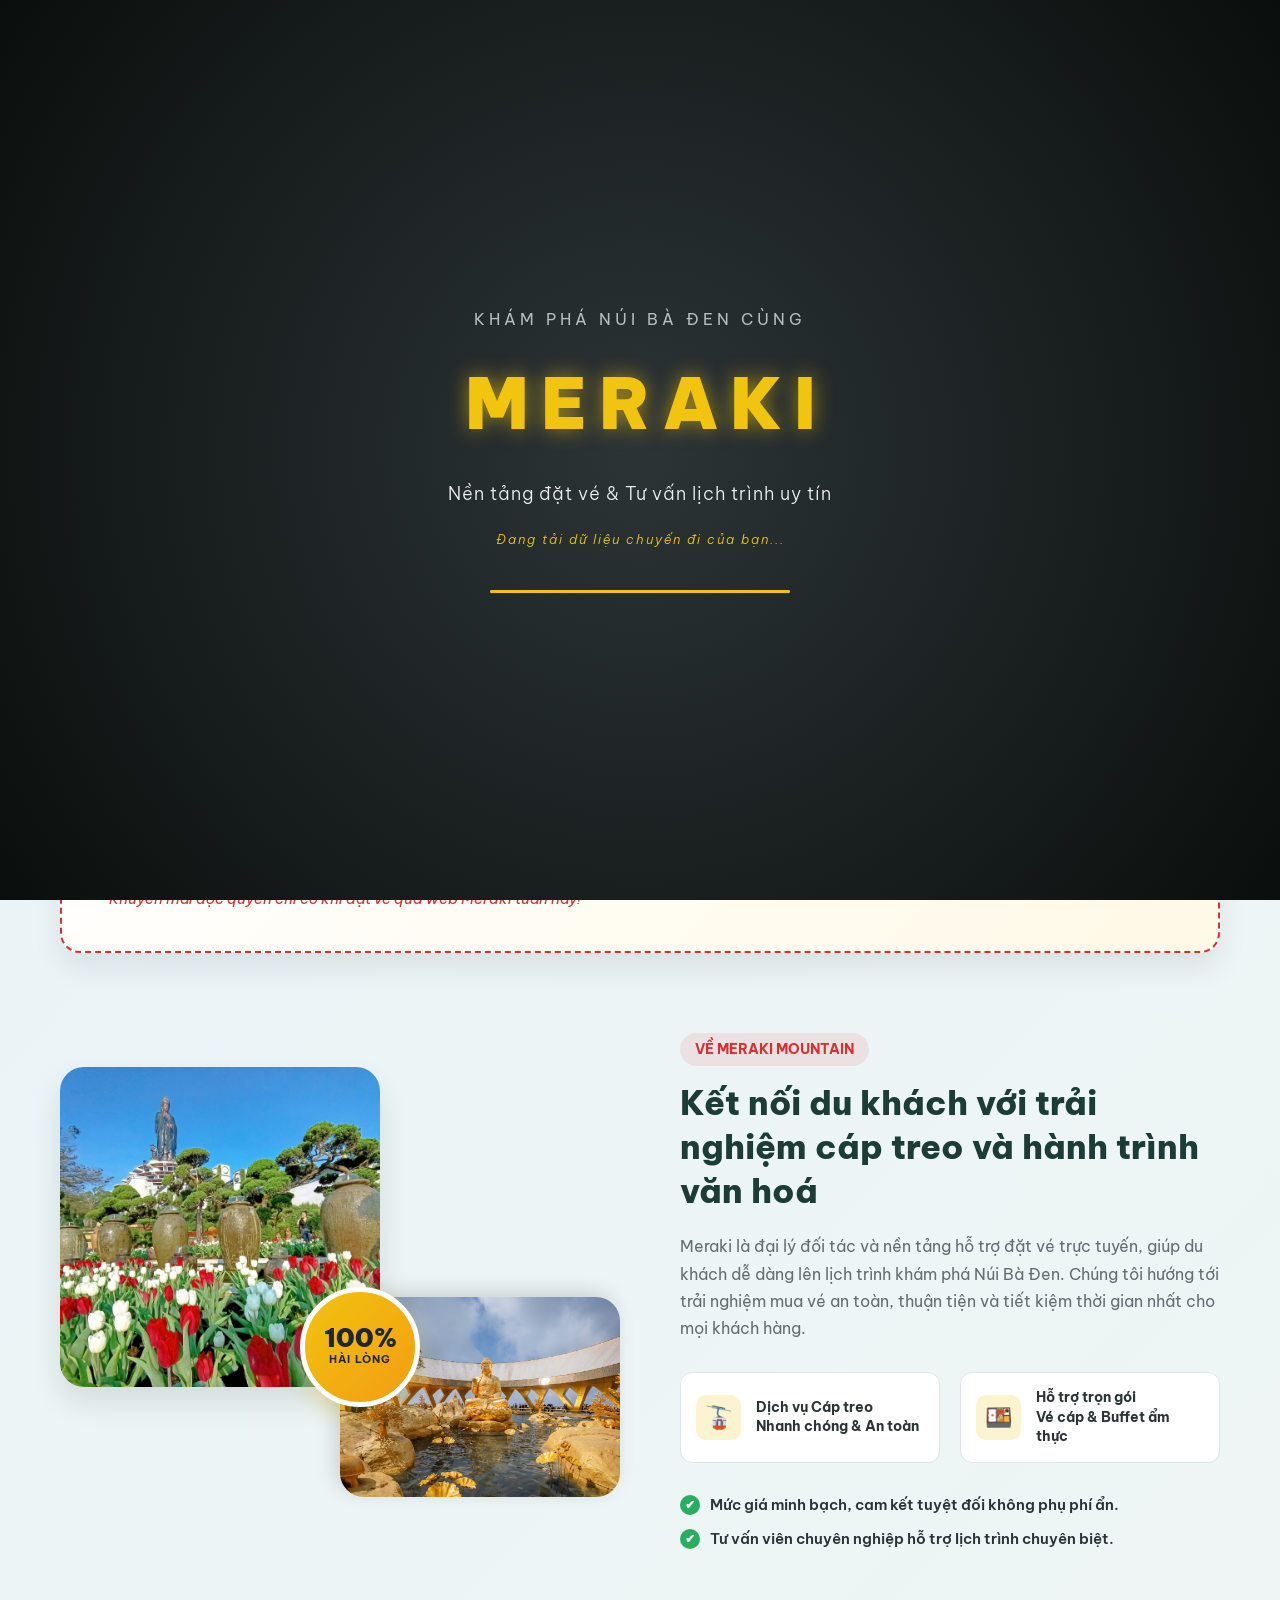
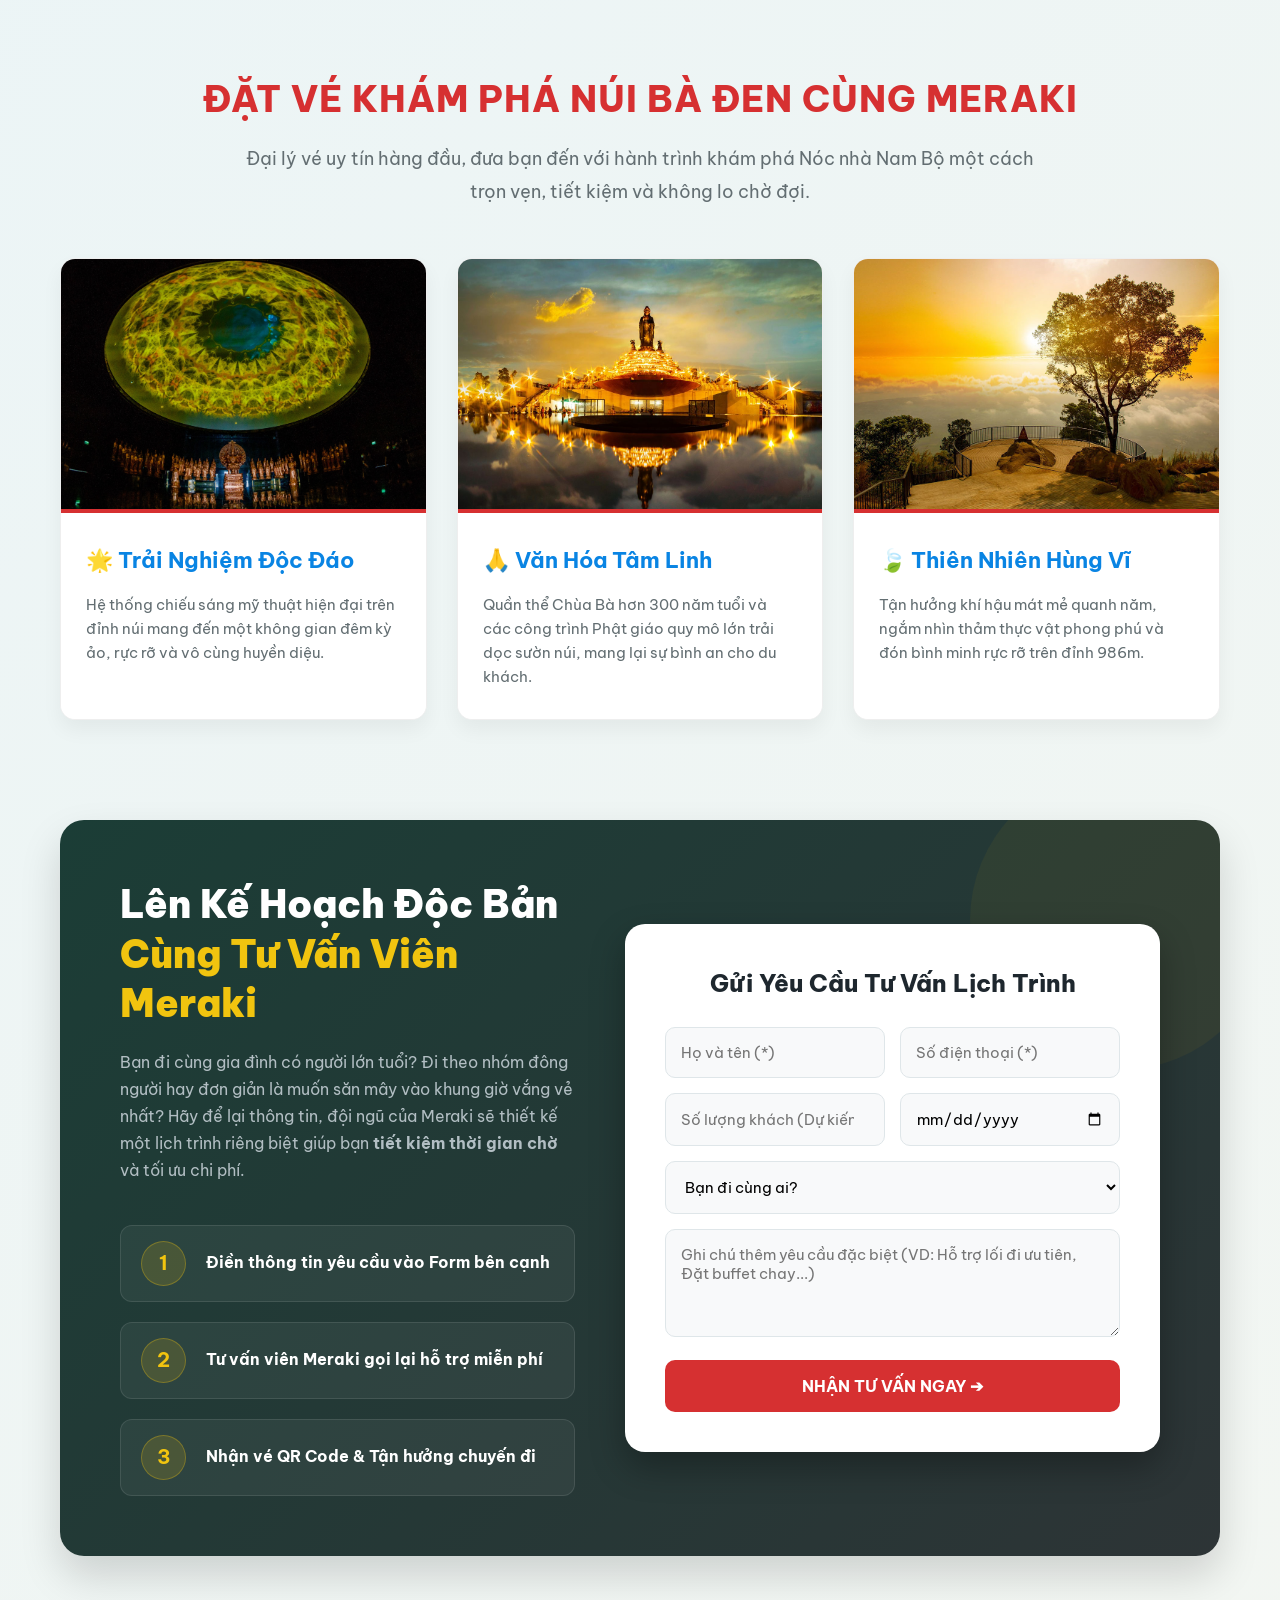
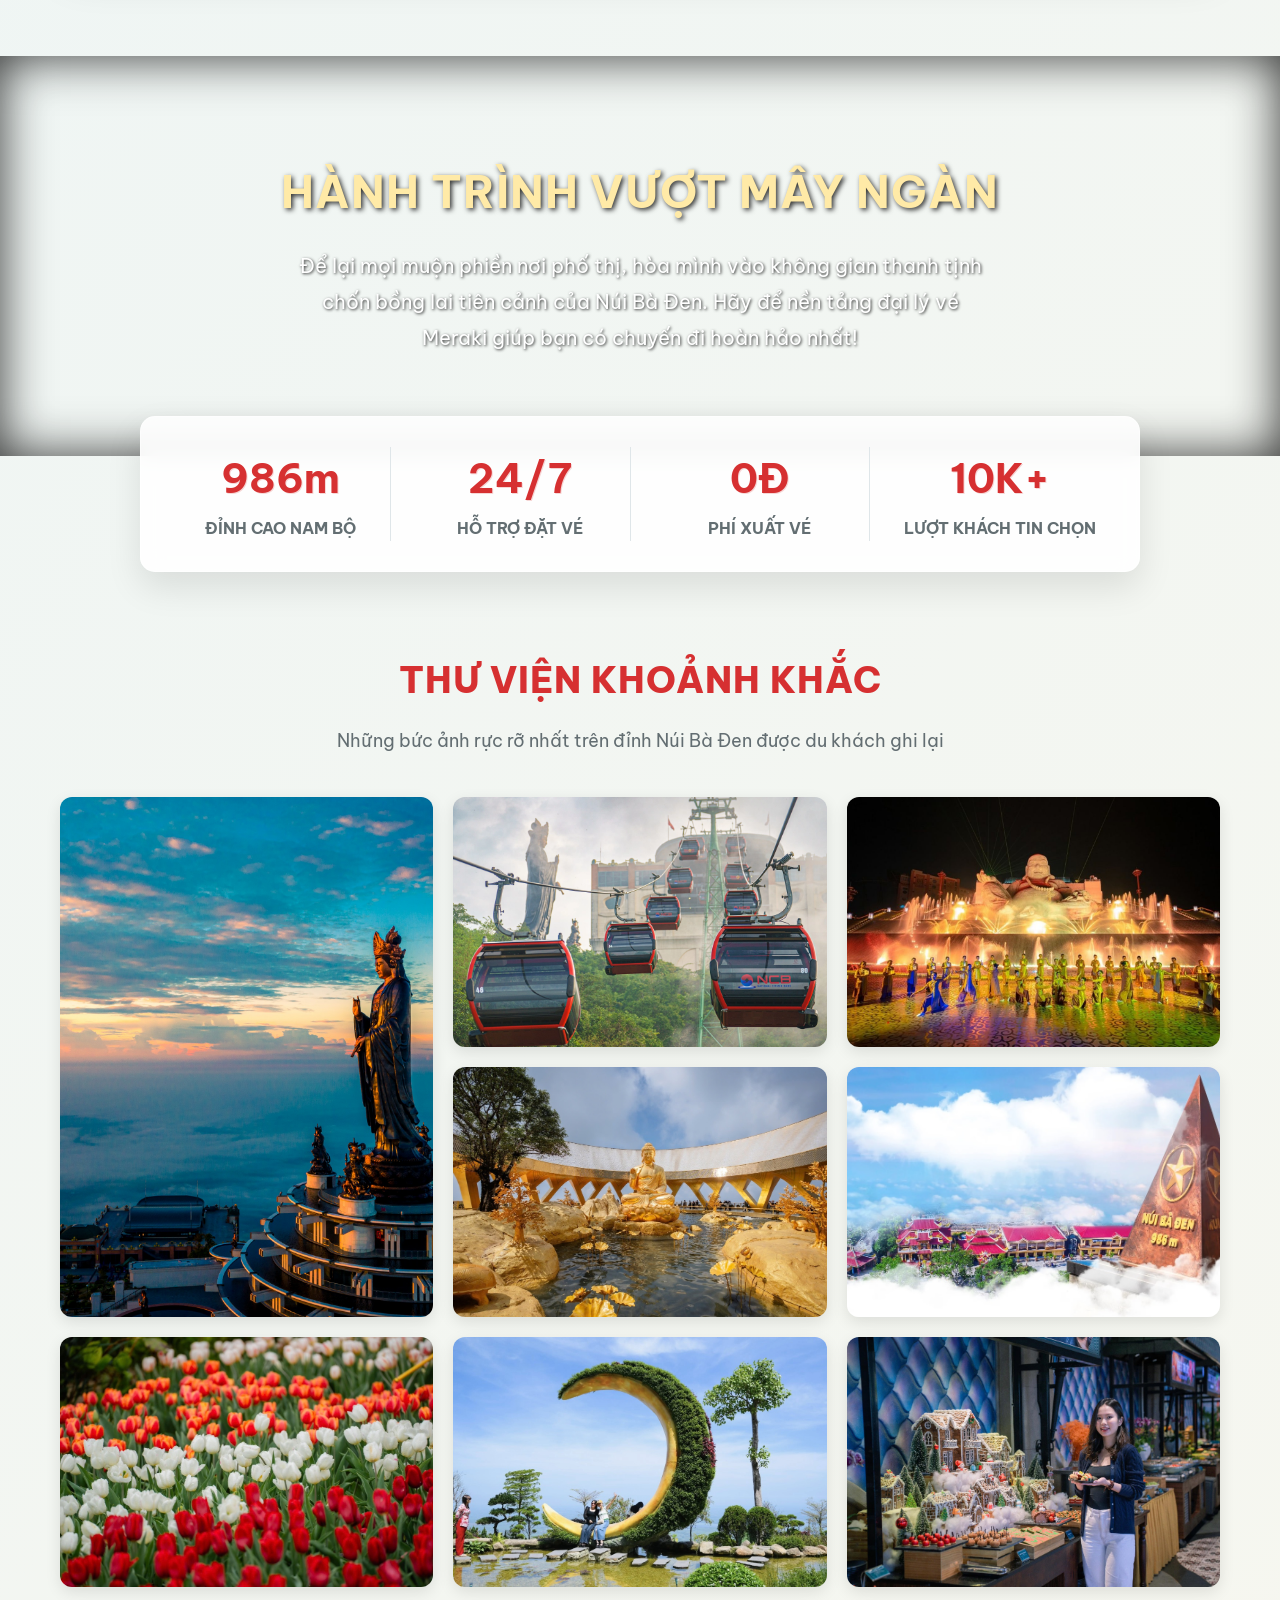
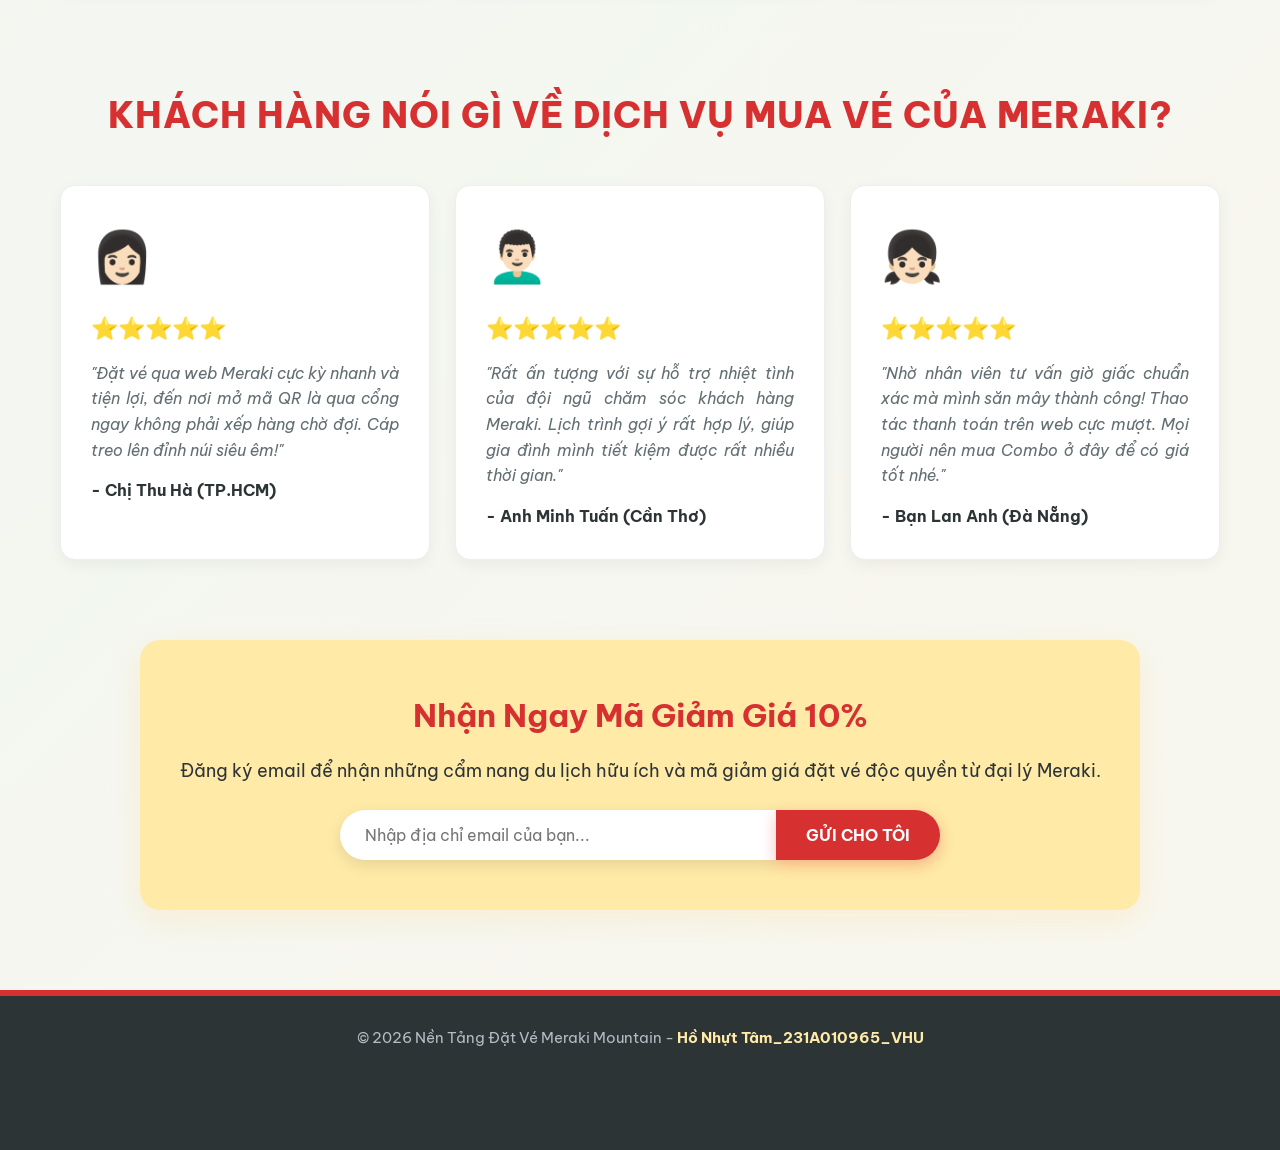
==== commit d029fac9: "Add files via upload" ====
--- a/index.html
+++ b/index.html
@@ -9,297 +9,7 @@
     <link rel="preconnect" href="https://fonts.gstatic.com" crossorigin>
     <link href="https://fonts.googleapis.com/css2?family=Be+Vietnam+Pro:wght@400;500;600;700;800;900&display=swap" rel="stylesheet">
 
-    <style>
-        * { box-sizing: border-box; margin: 0; padding: 0; font-family: 'Be Vietnam Pro', sans-serif; }
-        
-        body { 
-            background: linear-gradient(-45deg, #e6f0fa, #fdf0f6, #fef8eb, #e8f4f8);
-            background-size: 400% 400%;
-            animation: gradientBG 15s ease infinite;
-            color: #1e272e; overflow-x: hidden; line-height: 1.6; 
-        }
-        @keyframes gradientBG { 0% {background-position: 0% 50%;} 50% {background-position: 100% 50%;} 100% {background-position: 0% 50%;} }
-
-        /* ================= MÀN HÌNH CHÀO MỪNG (CINEMATIC) ================= */
-        .welcome-overlay {
-            position: fixed; top: 0; left: 0; width: 100vw; height: 100vh;
-            background: radial-gradient(circle at center, #2d3436 0%, #0a0f0d 100%);
-            z-index: 999999; 
-            display: flex; justify-content: center; align-items: center;
-            transition: opacity 0.8s ease, visibility 0.8s ease, transform 0.8s ease;
-        }
-        .welcome-content { text-align: center; display: flex; flex-direction: column; align-items: center; }
-        .welcome-subtitle { font-size: 16px; color: #b2bec3; text-transform: uppercase; letter-spacing: 4px; margin-bottom: 15px; animation: fadeInDown 1s ease forwards; opacity: 0; }
-        .welcome-logo { font-size: 70px; font-weight: 900; letter-spacing: 12px; color: transparent; -webkit-text-stroke: 2px #f1c40f; margin-bottom: 20px; animation: drawText 2s ease forwards, glowText 1.5s 1s ease forwards; opacity: 0; margin-left: 12px;}
-        .welcome-message { font-size: 18px; color: #ecf0f1; margin-bottom: 40px; animation: fadeInUp 1s 0.8s ease forwards; opacity: 0; font-weight: 300; letter-spacing: 1px;}
-        .loading-text { font-size: 13px; color: #f1c40f; font-style: italic; margin-top: 20px; animation: pulseText 1.5s infinite; letter-spacing: 2px;}
-        .loading-bar-container { width: 300px; height: 3px; background: rgba(255,255,255,0.1); border-radius: 50px; overflow: hidden; position: relative; animation: fadeInUp 1s 0.8s ease forwards; opacity: 0;}
-        .loading-progress-glow { position: absolute; top: 0; left: 0; height: 100%; width: 0%; background: #f1c40f; box-shadow: 0 0 15px #f1c40f, 0 0 30px #f1c40f; animation: loadGlow 2.5s ease-in-out forwards; }
-
-        @keyframes fadeInDown { from { opacity: 0; transform: translateY(-20px); } to { opacity: 1; transform: translateY(0); } }
-        @keyframes fadeInUp { from { opacity: 0; transform: translateY(20px); } to { opacity: 1; transform: translateY(0); } }
-        @keyframes drawText { 0% { opacity: 0; letter-spacing: 25px; } 100% { opacity: 1; letter-spacing: 12px; } }
-        @keyframes glowText { 100% { color: #f1c40f; text-shadow: 0 0 20px rgba(241, 196, 15, 0.6); -webkit-text-stroke: 0px; } }
-        @keyframes loadGlow { 0% { width: 0%; } 40% { width: 60%; } 100% { width: 100%; } }
-        @keyframes pulseText { 0%, 100% { opacity: 0.4; } 50% { opacity: 1; } }
-        .welcome-overlay.hidden { opacity: 0; visibility: hidden; transform: scale(1.05); }
-
-        /* ================= MENU ĐỒNG BỘ CÓ THÔNG BÁO ================= */
-        nav { display: flex; justify-content: space-between; align-items: center; background-color: rgba(45, 52, 54, 0.85); backdrop-filter: blur(10px); padding: 15px 30px; position: sticky; top: 0; z-index: 1000; box-shadow: 0 2px 15px rgba(0,0,0,0.3); border-bottom: 1px solid rgba(255,255,255,0.1); }
-        .nav-links a { color: white; text-decoration: none; font-weight: bold; margin: 0 10px; padding: 8px 15px; border-radius: 5px; transition: 0.3s; text-transform: uppercase; font-size: 14px; }
-        .nav-links a:hover, .nav-links a.active { background-color: #d63031; color: #ffeaa7; box-shadow: 0 0 10px rgba(214, 48, 49, 0.5);}
-        .nav-icons { display: flex; align-items: center; position: relative;}
-        .nav-icons a { color: white; text-decoration: none; font-size: 20px; position: relative; margin-left: 20px; transition: 0.3s; cursor: pointer;}
-        .nav-icons a:hover { transform: scale(1.2); }
-        .badge { position: absolute; top: -8px; right: -10px; background: #d63031; color: white; border-radius: 50%; padding: 2px 6px; font-size: 12px; font-weight: bold; box-shadow: 0 0 5px rgba(214, 48, 49, 0.5); display: none;}
-
-        /* BẢNG DROPDOWN THÔNG BÁO ĐỘNG */
-        .notification-dropdown {
-            position: absolute; top: 50px; right: 40px; background: white; width: 340px; max-height: 450px;
-            border-radius: 15px; box-shadow: 0 15px 35px rgba(0,0,0,0.2); border: 1px solid #dfe6e9;
-            display: none; flex-direction: column; overflow: hidden; z-index: 1001;
-            transform-origin: top right; animation: dropDownAnim 0.3s ease;
-        }
-        @keyframes dropDownAnim { from {opacity: 0; transform: scale(0.9);} to {opacity: 1; transform: scale(1);} }
-        .notification-dropdown.show { display: flex; }
-        .noti-header { background: #f8f9fa; padding: 15px 20px; font-weight: 800; color: #2d3436; border-bottom: 1px solid #eee; display: flex; justify-content: space-between;}
-        
-        .noti-list-container { overflow-y: auto; max-height: 350px; }
-        .noti-item { padding: 15px 20px; border-bottom: 1px solid #eee; display: flex; gap: 15px; transition: 0.2s; cursor: pointer;}
-        .noti-item.unread { background: #f0f8ff; border-left: 3px solid #0984e3;}
-        .noti-item:hover { background: #fdfaf6; }
-        .noti-icon { font-size: 24px; }
-        .noti-text h4 { font-size: 14px; margin-bottom: 3px; color: #2d3436; font-weight: 800;}
-        .noti-text p { font-size: 13px; color: #636e72; line-height: 1.4; margin-bottom: 5px;}
-        .noti-text small { font-size: 11px; color: #b2bec3; font-weight: 600;}
-        .noti-empty { padding: 30px; text-align: center; color: #b2bec3; font-size: 14px; font-style: italic;}
-        
-        .noti-footer { padding: 12px; text-align: center; background: #f8f9fa; font-size: 13px; font-weight: 800; color: #d63031; cursor: pointer; border-top: 1px solid #eee;}
-        .noti-footer:hover { background: #ffeaa7; }
-
-        /* ================= SLIDER ================= */
-        .slider-wrapper { padding: 0; background-color: #1a1a1a; }
-        .slider-container { position: relative; width: 100%; margin: 0 auto; overflow: hidden; }
-        .slides { display: flex; transition: transform 0.6s cubic-bezier(0.4, 0, 0.2, 1); width: 100%; }
-        .slide { min-width: 100%; position: relative; }
-        .slide img { width: 100%; height: 600px; object-fit: cover; display: block; opacity: 0.85; }
-        .slide-text { position: absolute; bottom: 80px; left: 10%; color: white; background: rgba(0,0,0,0.4); padding: 25px 45px; border-radius: 15px; backdrop-filter: blur(12px); border-left: 6px solid #d63031; animation: fadeInUp 1s ease; box-shadow: 0 10px 20px rgba(0,0,0,0.3);}
-        .slide-text h2 { font-size: 42px; margin-bottom: 10px; color: #ffeaa7; text-shadow: 2px 2px 4px rgba(0,0,0,0.8); }
-        .slide-text p { font-size: 22px; text-shadow: 1px 1px 2px rgba(0,0,0,0.8); }
-        .prev, .next { cursor: pointer; position: absolute; top: 50%; transform: translateY(-50%); width: 60px; height: 60px; background-color: rgba(0,0,0,0.4); color: white; font-weight: bold; font-size: 28px; transition: 0.3s; border-radius: 50%; border: 2px solid rgba(255,255,255,0.5); display: flex; justify-content: center; align-items: center; z-index: 10; backdrop-filter: blur(5px); }
-        .prev { left: 30px; }
-        .next { right: 30px; }
-        .prev:hover, .next:hover { background-color: #d63031; border-color: #d63031; transform: translateY(-50%) scale(1.1); box-shadow: 0 0 15px rgba(214, 48, 49, 0.6);}
-
-        .container { max-width: 1200px; margin: 80px auto; padding: 0 20px; }
-        .section-title-main { color: #d63031; font-size: 36px; margin-bottom: 15px; text-transform: uppercase; font-weight: 800; letter-spacing: 1px; text-align: center;}
-        .subtitle { font-size: 18px; color: #636e72; margin-bottom: 50px; max-width: 800px; margin-left: auto; margin-right: auto; line-height: 1.8; text-align: center;}
-
-        /* ================= HOT DEAL ================= */
-        .hot-deal { background: linear-gradient(135deg, #fff, #fff9e6); border: 2px dashed #d63031; border-radius: 20px; padding: 40px; margin-bottom: 80px; position: relative; box-shadow: 0 15px 30px rgba(0,0,0,0.08); display: flex; align-items: center; justify-content: space-between; text-align: left; transition: transform 0.3s ease;}
-        .hot-deal:hover { transform: translateY(-5px); box-shadow: 0 20px 40px rgba(214, 48, 49, 0.15);}
-        .hot-deal-badge { position: absolute; top: -20px; right: -20px; background: #d63031; color: white; padding: 12px 25px; border-radius: 50px; font-weight: 800; font-size: 18px; transform: rotate(10deg); box-shadow: 0 5px 15px rgba(214,48,49,0.5); animation: shake 2s infinite; z-index: 2; border: 2px solid white;}
-        .deal-info h3 { font-size: 30px; font-weight: 800; margin-bottom: 10px; color: #0984e3;}
-        .deal-info p { color: #2d3436; font-size: 16px; margin-bottom: 15px;}
-        .deal-price { display: flex; align-items: baseline; gap: 15px;}
-        .deal-price s { color: #b2bec3; font-size: 18px; font-weight: bold;}
-        .deal-price strong { color: #d63031; font-size: 36px; font-weight: 900;}
-        .btn-buy-now { background: #d63031; color: white; border: none; padding: 15px 35px; border-radius: 30px; font-size: 18px; font-weight: bold; cursor: pointer; transition: 0.3s; box-shadow: 0 5px 15px rgba(214, 48, 49, 0.3); font-family: inherit;}
-        .btn-buy-now:hover { background: #c0392b; transform: translateY(-3px) scale(1.05); box-shadow: 0 10px 20px rgba(214, 48, 49, 0.4); }
-        @keyframes shake { 0%, 100% { transform: rotate(10deg); } 50% { transform: rotate(5deg) scale(1.05); } }
-
-        /* ================= VỀ CHÚNG TÔI ================= */
-        .about-section { display: flex; gap: 60px; align-items: center; margin-bottom: 120px; flex-wrap: wrap; margin-top: 50px;}
-        .creative-images-group { flex: 1; min-width: 350px; position: relative; height: 450px; padding-right: 20px;}
-        
-        .about-img-1 { 
-            position: absolute; top: 0; left: 0; 
-            width: 320px; height: 320px; 
-            object-fit: cover; border-radius: 24px; 
-            z-index: 1; box-shadow: 0 15px 30px rgba(0,0,0,0.1); 
-            transition: transform 0.5s ease;
-        }
-        .about-img-2 { 
-            position: absolute; bottom: 20px; right: 0; 
-            width: 280px; height: 200px; 
-            object-fit: cover; border-radius: 24px; 
-            z-index: 2; box-shadow: -5px -5px 20px rgba(0,0,0,0.15); 
-            transition: transform 0.5s ease;
-        }
-        
-        .creative-images-group:hover .about-img-1 { transform: scale(1.03) translate(-5px, -5px); }
-        .creative-images-group:hover .about-img-2 { transform: scale(1.03) translate(5px, 5px); }
-
-        .about-circle-badge { 
-            position: absolute; top: 220px; left: 240px; 
-            width: 120px; height: 120px; 
-            background: linear-gradient(135deg, #f1c40f, #f39c12); 
-            border-radius: 50%; display: flex; flex-direction: column; justify-content: center; align-items: center; 
-            color: #1e272e; z-index: 3; box-shadow: 0 10px 20px rgba(241, 196, 15, 0.3); 
-            border: 5px solid white; text-align: center; animation: pulseBadge 3s infinite alternate;
-        }
-        @keyframes pulseBadge { 0% {transform: scale(1);} 100% {transform: scale(1.05);} }
-        .about-circle-badge h3 { font-size: 26px; font-weight: 900; line-height: 1; margin: 0;}
-        .about-circle-badge p { font-size: 11px; font-weight: bold; text-transform: uppercase; margin: 0; letter-spacing: 1px;}
-        
-        .about-content { flex: 1; min-width: 300px; text-align: left; }
-        .about-tag { color: #d63031; font-weight: bold; font-size: 14px; text-transform: uppercase; margin-bottom: 15px; display: inline-block; padding: 5px 15px; background: rgba(214, 48, 49, 0.1); border-radius: 30px;}
-        .about-content h2 { font-size: 34px; color: #1b3d36; font-weight: 800; line-height: 1.3; margin-bottom: 20px; }
-        .about-content > p { color: #636e72; font-size: 16px; line-height: 1.7; margin-bottom: 30px; }
-        
-        .about-features-small { display: flex; gap: 20px; margin-bottom: 30px; flex-wrap: wrap;}
-        .af-box { flex: 1; border: 1px solid #dfe6e9; border-radius: 12px; padding: 15px; display: flex; align-items: center; gap: 15px; min-width: 200px; background: white;}
-        .af-icon { width: 45px; height: 45px; background: rgba(241, 196, 15, 0.2); color: #f39c12; border-radius: 10px; display: flex; justify-content: center; align-items: center; font-size: 22px; flex-shrink: 0;}
-        .af-text { font-weight: bold; color: #2d3436; font-size: 14px; line-height: 1.4; }
-        
-        .about-checks { display: flex; flex-direction: column; gap: 10px;}
-        .about-checks p { display: flex; align-items: center; gap: 10px; color: #2d3436; font-weight: 600; font-size: 15px;}
-        .about-checks p::before { content: '✔'; color: white; background: #27ae60; width: 20px; height: 20px; border-radius: 50%; display: flex; justify-content: center; align-items: center; font-size: 12px;}
-
-        /* ================= TÍNH NĂNG NỔI BẬT ================= */
-        .features { display: flex; gap: 30px; justify-content: center; margin-bottom: 100px; flex-wrap: wrap; }
-        .feature-box { background: #fff; border-radius: 15px; box-shadow: 0 10px 20px rgba(0,0,0,0.05); flex: 1; min-width: 320px; transition: all 0.4s ease; overflow: hidden; display: flex; flex-direction: column; cursor: pointer; position: relative; border: 1px solid #eee;}
-        .feature-box:hover { transform: translateY(-15px); box-shadow: 0 20px 40px rgba(214, 48, 49, 0.15); border-color: #d63031;}
-        .feat-hover-bar { position: absolute; bottom: -50px; left: 0; width: 100%; background: #d63031; color: white; text-align: center; padding: 12px 0; font-weight: bold; transition: 0.3s ease; z-index: 10; font-size: 15px;}
-        .feature-box:hover .feat-hover-bar { bottom: 0; }
-        .feature-img-wrapper { overflow: hidden; border-bottom: 4px solid #d63031; }
-        .feature-img { width: 100%; height: 250px; object-fit: cover; transition: transform 0.6s ease; display: block; }
-        .feature-box:hover .feature-img { transform: scale(1.08); }
-        .feature-content { padding: 30px 25px; text-align: left; transition: 0.3s; flex-grow: 1; background: #fff;}
-        .feature-box:hover .feature-content { padding-bottom: 60px; }
-        .feature-content h3 { color: #0984e3; margin-bottom: 15px; font-size: 22px; transition: 0.3s; display: flex; align-items: center; gap: 10px;}
-        .feature-content p { color: #636e72; line-height: 1.6; font-size: 15px; }
-
-        /* ================= KẾ HOẠCH ĐỘC BẢN CÙNG MERAKI ================= */
-        .custom-consult-section { background: linear-gradient(135deg, #1b3d36 0%, #2d3436 100%); border-radius: 24px; padding: 60px; display: flex; gap: 50px; align-items: center; margin-bottom: 100px; box-shadow: 0 20px 40px rgba(0,0,0,0.15); color: white; text-align: left; position: relative; overflow: hidden; }
-        .custom-consult-section::before { content: ''; position: absolute; top: -50px; right: -50px; width: 300px; height: 300px; background: rgba(241, 196, 15, 0.05); border-radius: 50%; }
-        .consult-info { flex: 1; min-width: 300px; z-index: 2;}
-        .consult-info h2 { font-size: 38px; font-weight: 900; line-height: 1.3; margin-bottom: 20px; color: white;}
-        .consult-info h2 span { color: #f1c40f; }
-        .consult-info p { font-size: 16px; color: #b2bec3; line-height: 1.7; margin-bottom: 40px; }
-        .consult-steps { display: flex; flex-direction: column; gap: 20px; }
-        .step { display: flex; align-items: center; gap: 20px; background: rgba(255,255,255,0.05); padding: 15px 20px; border-radius: 12px; border: 1px solid rgba(255,255,255,0.1); transition: 0.3s;}
-        .step:hover { background: rgba(255,255,255,0.1); transform: translateX(10px);}
-        .step-num { width: 45px; height: 45px; background: rgba(241, 196, 15, 0.15); color: #f1c40f; border-radius: 50%; display: flex; justify-content: center; align-items: center; font-size: 20px; font-weight: bold; border: 1px solid rgba(241, 196, 15, 0.3); flex-shrink: 0;}
-        .step-text { font-size: 16px; font-weight: bold; color: white;}
-
-        .consult-form-box { flex: 1; min-width: 300px; background: white; border-radius: 20px; padding: 40px; box-shadow: 0 15px 35px rgba(0,0,0,0.3); z-index: 2; }
-        .consult-form-box h3 { color: #1e272e; font-size: 24px; margin-bottom: 25px; text-align: center; font-weight: 800;}
-        .input-group { display: flex; gap: 15px; margin-bottom: 15px; }
-        .input-group input { flex: 1; }
-        .consult-form-box input, .consult-form-box select { width: 100%; padding: 15px; border: 1px solid #dfe6e9; border-radius: 10px; outline: none; font-size: 15px; font-family: inherit; background: #f8f9fa; transition: 0.3s; }
-        .consult-form-box input:focus, .consult-form-box select:focus { border-color: #d63031; background: white; box-shadow: 0 0 0 3px rgba(214,48,49,0.1);}
-        .consult-form-box textarea { width: 100%; padding: 15px; border: 1px solid #dfe6e9; border-radius: 10px; outline: none; font-size: 15px; font-family: inherit; background: #f8f9fa; transition: 0.3s; margin-bottom: 15px; resize: vertical;}
-        .consult-form-box textarea:focus { border-color: #d63031; background: white;}
-        .consult-form-box button { width: 100%; padding: 16px; background: #d63031; color: white; border: none; border-radius: 10px; font-size: 16px; font-weight: bold; cursor: pointer; transition: 0.3s; }
-        .consult-form-box button:hover { background: #c0392b; transform: translateY(-3px); box-shadow: 0 10px 20px rgba(214,48,49,0.3); }
-
-        /* ================= HIỆU ỨNG PARALLAX ================= */
-        .parallax-section { background-image: linear-gradient(rgba(0,0,0,0.5), rgba(0,0,0,0.7)), url('img_index/anh_toancanhmay.jpg'); background-attachment: fixed; background-position: center; background-repeat: no-repeat; background-size: cover; height: 400px; display: flex; flex-direction: column; justify-content: center; align-items: center; text-align: center; color: white; margin: 60px 0; box-shadow: inset 0 0 50px rgba(0,0,0,0.8); }
-        .parallax-section h2 { font-size: 45px; color: #ffeaa7; margin-bottom: 20px; text-shadow: 2px 2px 5px rgba(0,0,0,0.8); text-transform: uppercase; letter-spacing: 1px;}
-        .parallax-section p { font-size: 20px; max-width: 700px; line-height: 1.8; text-shadow: 1px 1px 3px rgba(0,0,0,0.8); }
-
-        /* ================= CON SỐ ẤN TƯỢNG ================= */
-        .stats-container { display: flex; justify-content: space-around; background-color: rgba(255,255,255,0.9); backdrop-filter: blur(10px); max-width: 1000px; margin: -100px auto 60px; position: relative; z-index: 5; padding: 30px; border-radius: 15px; box-shadow: 0 15px 35px rgba(0,0,0,0.1); flex-wrap: wrap; gap: 20px; border: 1px solid rgba(255,255,255,0.5);}
-        .stat-box { text-align: center; flex: 1; min-width: 200px; border-right: 1px solid #dfe6e9; transition: 0.3s;}
-        .stat-box:hover { transform: translateY(-5px); }
-        .stat-box:last-child { border-right: none; }
-        .stat-number { font-size: 40px; font-weight: bold; color: #d63031; margin-bottom: 5px; text-shadow: 1px 1px 0px rgba(214,48,49,0.2);}
-        .stat-text { font-size: 16px; color: #636e72; text-transform: uppercase; font-weight: bold; }
-
-        /* ================= THƯ VIỆN KHOẢNH KHẮC "LƯỚI MASONRY" ================= */
-        .gallery-grid { 
-            display: grid; 
-            grid-template-columns: repeat(3, 1fr); 
-            gap: 20px; 
-            grid-auto-rows: 250px; 
-            margin-top: 40px; margin-bottom: 80px; 
-        }
-        .gallery-item { border-radius: 12px; overflow: hidden; position: relative; box-shadow: 0 5px 15px rgba(0,0,0,0.1); cursor: pointer; }
-        .gallery-item img { width: 100%; height: 100%; object-fit: cover; transition: all 0.6s ease; display: block;}
-        .gallery-item:hover img { transform: scale(1.1); filter: brightness(0.85); box-shadow: inset 0 0 20px rgba(214,48,49,0.5);}
-        
-        .item-1 { grid-column: 1; grid-row: 1 / span 2; }
-        .item-2 { grid-column: 2; grid-row: 1; }
-        .item-3 { grid-column: 3; grid-row: 1; }
-        .item-4 { grid-column: 2; grid-row: 2; }
-        .item-5 { grid-column: 3; grid-row: 2; }
-        .item-6 { grid-column: 1; grid-row: 3; }
-        .item-7 { grid-column: 2; grid-row: 3; }
-        .item-8 { grid-column: 3; grid-row: 3; }
-
-        /* ================= ĐÁNH GIÁ CỦA KHÁCH HÀNG ================= */
-        .reviews-container { display: flex; gap: 25px; justify-content: center; flex-wrap: wrap; margin-top: 40px; }
-        .review-card { background: white; padding: 30px; border-radius: 15px; flex: 1; min-width: 300px; box-shadow: 0 5px 15px rgba(0,0,0,0.05); position: relative; transition: 0.3s; border: 1px solid #eee; text-align: left;}
-        .review-card:hover { transform: translateY(-5px); box-shadow: 0 15px 30px rgba(0,0,0,0.1); border-color: #f1c40f;}
-        .review-avatar { font-size: 50px; margin-bottom: 15px; transition: 0.3s;}
-        .review-card:hover .review-avatar { transform: scale(1.1) rotate(5deg); }
-        .stars { color: #f1c40f; font-size: 22px; margin-bottom: 15px;}
-        .review-text { color: #636e72; font-style: italic; line-height: 1.6; margin-bottom: 15px; text-align: justify;}
-        .review-author { font-weight: bold; color: #2d3436; }
-
-        /* ================= FORM ĐĂNG KÝ NHẬN TIN ================= */
-        .newsletter-section { background: #ffeaa7; padding: 50px 20px; text-align: center; margin-top: 80px; border-radius: 20px; box-shadow: 0 10px 30px rgba(253, 203, 110, 0.2); max-width: 1000px; margin-left: auto; margin-right: auto; position: relative;}
-        .newsletter-section h2 { color: #d63031; font-size: 32px; margin-bottom: 15px; position: relative; z-index: 2;}
-        .newsletter-section p { color: #2d3436; margin-bottom: 25px; font-size: 18px; position: relative; z-index: 2;}
-        .newsletter-form { display: flex; justify-content: center; max-width: 600px; margin: 0 auto; position: relative; z-index: 2;}
-        .newsletter-form input { padding: 15px 25px; font-size: 16px; border: none; border-radius: 30px 0 0 30px; outline: none; flex-grow: 1; box-shadow: 0 5px 15px rgba(0,0,0,0.1); }
-        .newsletter-form button { padding: 15px 30px; font-size: 16px; font-weight: bold; color: white; background: #d63031; border: none; border-radius: 0 30px 30px 0; cursor: pointer; transition: 0.3s; box-shadow: 0 5px 15px rgba(214,48,49,0.3); }
-        .newsletter-form button:hover { background: #0984e3; }
-
-        /* NÚT HOTLINE */
-        .floating-btn { position: fixed; bottom: 30px; right: 30px; background-color: #25D366; color: white; width: 65px; height: 65px; border-radius: 50%; display: flex; justify-content: center; align-items: center; font-size: 32px; text-decoration: none; box-shadow: 0 4px 15px rgba(37, 211, 102, 0.4); z-index: 9999; animation: pulse 1.5s infinite; transition: 0.3s;}
-        .floating-btn:hover { background-color: #128C7E; transform: scale(1.1);}
-        @keyframes pulse { 0% { box-shadow: 0 0 0 0 rgba(37, 211, 102, 0.7); } 70% { box-shadow: 0 0 0 15px rgba(37, 211, 102, 0); } 100% { box-shadow: 0 0 0 0 rgba(37, 211, 102, 0); } }
-
-        /* CHÂN TRANG */
-        footer { background-color: #2d3436; color: #b2bec3; text-align: center; padding: 30px; font-size: 16px; margin-top: 60px; border-top: 5px solid #d63031; }
-        footer strong { color: #ffeaa7; }
-
-        /* POPUP MODAL ĐƯỢC CĂN CHỈNH */
-        .modal-overlay { display: none; position: fixed; z-index: 2000; left: 0; top: 0; width: 100%; height: 100%; background-color: rgba(0,0,0,0.6); backdrop-filter: blur(8px); opacity: 0; transition: opacity 0.3s ease; }
-        .modal-overlay.active { display: flex; justify-content: center; align-items: center; opacity: 1; animation: fadeIn 0.3s; }
-        .modal-content { background-color: white; border-radius: 20px; width: 90%; max-width: 800px; max-height: 90vh; overflow-y: auto; position: relative; box-shadow: 0 25px 50px rgba(0,0,0,0.5); transform: translateY(-50px); transition: 0.4s cubic-bezier(0.175, 0.885, 0.32, 1.275);}
-        .modal-overlay.active .modal-content { transform: translateY(0); }
-        .close-btn { position: absolute; top: 15px; right: 20px; color: white; background: rgba(0,0,0,0.3); width: 40px; height: 40px; display: flex; justify-content: center; align-items: center; border-radius: 50%; font-size: 28px; font-weight: bold; cursor: pointer; z-index: 10; transition: 0.3s; backdrop-filter: blur(5px);}
-        .close-btn:hover { background: #d63031; transform: scale(1.1) rotate(90deg); }
-        .modal-header { height: 300px; position: relative; border-radius: 20px 20px 0 0; overflow: hidden; }
-        .modal-header img { width: 100%; height: 100%; object-fit: cover; }
-        .modal-header::after { content: ''; position: absolute; bottom: 0; left: 0; width: 100%; height: 60%; background: linear-gradient(transparent, rgba(0,0,0,0.9)); }
-        .modal-header h2 { position: absolute; bottom: 30px; left: 30px; color: #ffeaa7; z-index: 2; font-size: 32px; text-shadow: 2px 2px 4px rgba(0,0,0,0.8); }
-        .modal-body { padding: 40px; text-align: left; }
-        .modal-body p { margin-bottom: 20px; font-size: 17px; line-height: 1.8; color: #4b4b4b; text-align: justify; }
-        .modal-body p:first-letter { font-size: 40px; font-weight: bold; color: #d63031; float: left; margin-right: 8px; line-height: 1; }
-
-        @keyframes fadeIn { from { opacity: 0; } to { opacity: 1; } }
-        @keyframes fadeInUp { from { transform: translateY(30px); opacity: 0; } to { transform: translateY(0); opacity: 1; } }
-        
-        /* RESPONSIVE IPAD & ĐIỆN THOẠI */
-        @media (max-width: 992px) {
-            .hot-deal { flex-direction: column; text-align: center; gap: 20px; }
-            .hot-deal-badge { position: relative; top: 0; right: 0; transform: none; margin-bottom: -10px; animation: none; display: inline-block;}
-            .about-section, .custom-consult-section { flex-direction: column; }
-            .creative-images-group { width: 100%; height: 600px; margin-bottom: 30px; padding-right: 0;}
-            .about-img-1 { width: 450px; height: 450px; margin: 0 auto; display: block; position: relative;}
-            .about-img-2 { width: 350px; height: 250px; left: auto; right: 10%; bottom: 0;}
-            .about-circle-badge { width: 130px; height: 130px; top: 250px; left: 60%; transform: translateX(-50%);}
-            .input-group { flex-direction: column; gap: 15px;}
-            
-            .gallery-grid { grid-template-columns: repeat(2, 1fr); }
-            .item-1 { grid-column: span 2; grid-row: auto; height: 350px;}
-            .item-2, .item-3, .item-4, .item-5, .item-6, .item-7, .item-8 { grid-column: span 1; grid-row: auto;}
-        }
-        @media (max-width: 768px) {
-            .creative-images-group { height: 400px;}
-            .about-img-1 { width: 280px; height: 280px;}
-            .about-img-2 { width: 220px; height: 160px; right: 5%; bottom: 0;}
-            .about-circle-badge { width: 100px; height: 100px; top: 150px; left: 50%;}
-            .about-circle-badge h3 { font-size: 24px;}
-            
-            .gallery-grid { grid-template-columns: 1fr; grid-auto-rows: 250px;}
-            .item-1, .item-2, .item-3, .item-4, .item-5, .item-6, .item-7, .item-8 { grid-column: span 1; }
-        }
-    </style>
+    <link rel="stylesheet" href="style.css">
 </head>
 <body>
 
@@ -741,6 +451,7 @@
             updateCartBadge();
             renderNotifications();
         });
+
     </script>
 </body>
 </html>
--- a/style.css
+++ b/style.css
@@ -0,0 +1,580 @@
+* { box-sizing: border-box; margin: 0; padding: 0; font-family: 'Be Vietnam Pro', sans-serif; }
+        
+body { 
+    background: linear-gradient(-45deg, #e6f0fa, #fdf0f6, #fef8eb, #e8f4f8);
+    background-size: 400% 400%;
+    animation: gradientBG 15s ease infinite;
+    color: #1e272e; overflow-x: hidden; line-height: 1.6; 
+}
+@keyframes gradientBG { 0% {background-position: 0% 50%;} 50% {background-position: 100% 50%;} 100% {background-position: 0% 50%;} }
+
+/* ================= MÀN HÌNH CHÀO MỪNG ================= */
+.welcome-overlay { position: fixed; top: 0; left: 0; width: 100vw; height: 100vh; background: radial-gradient(circle at center, #2d3436 0%, #0a0f0d 100%); z-index: 999999; display: flex; justify-content: center; align-items: center; transition: opacity 0.8s ease, visibility 0.8s ease, transform 0.8s ease; }
+.welcome-content { text-align: center; display: flex; flex-direction: column; align-items: center; }
+.welcome-subtitle { font-size: 16px; color: #b2bec3; text-transform: uppercase; letter-spacing: 4px; margin-bottom: 15px; animation: fadeInDown 1s ease forwards; opacity: 0; }
+.welcome-logo { font-size: 70px; font-weight: 900; letter-spacing: 12px; color: transparent; -webkit-text-stroke: 2px #f1c40f; margin-bottom: 20px; animation: drawText 2s ease forwards, glowText 1.5s 1s ease forwards; opacity: 0; margin-left: 12px;}
+.welcome-message { font-size: 18px; color: #ecf0f1; margin-bottom: 40px; animation: fadeInUp 1s 0.8s ease forwards; opacity: 0; font-weight: 300; letter-spacing: 1px;}
+.loading-text { font-size: 13px; color: #f1c40f; font-style: italic; margin-top: 20px; animation: pulseText 1.5s infinite; letter-spacing: 2px;}
+.loading-bar-container { width: 300px; height: 3px; background: rgba(255,255,255,0.1); border-radius: 50px; overflow: hidden; position: relative; animation: fadeInUp 1s 0.8s ease forwards; opacity: 0;}
+.loading-progress-glow { position: absolute; top: 0; left: 0; height: 100%; width: 0%; background: #f1c40f; box-shadow: 0 0 15px #f1c40f, 0 0 30px #f1c40f; animation: loadGlow 2.5s ease-in-out forwards; }
+@keyframes fadeInDown { from { opacity: 0; transform: translateY(-20px); } to { opacity: 1; transform: translateY(0); } }
+@keyframes fadeInUp { from { opacity: 0; transform: translateY(30px); } to { opacity: 1; transform: translateY(0); } }
+@keyframes drawText { 0% { opacity: 0; letter-spacing: 25px; } 100% { opacity: 1; letter-spacing: 12px; } }
+@keyframes glowText { 100% { color: #f1c40f; text-shadow: 0 0 20px rgba(241, 196, 15, 0.6); -webkit-text-stroke: 0px; } }
+@keyframes loadGlow { 0% { width: 0%; } 40% { width: 60%; } 100% { width: 100%; } }
+@keyframes pulseText { 0%, 100% { opacity: 0.4; } 50% { opacity: 1; } }
+.welcome-overlay.hidden { opacity: 0; visibility: hidden; transform: scale(1.05); }
+
+/* ================= MENU & DROPDOWN THÔNG BÁO ================= */
+nav { display: flex; justify-content: space-between; align-items: center; background-color: rgba(45, 52, 54, 0.85); backdrop-filter: blur(10px); padding: 15px 30px; position: sticky; top: 0; z-index: 1000; box-shadow: 0 2px 15px rgba(0,0,0,0.3); border-bottom: 1px solid rgba(255,255,255,0.1); }
+.nav-links a { color: white; text-decoration: none; font-weight: bold; margin: 0 10px; padding: 8px 15px; border-radius: 5px; transition: 0.3s; text-transform: uppercase; font-size: 14px; }
+.nav-links a:hover, .nav-links a.active { background-color: #d63031; color: #ffeaa7; box-shadow: 0 0 10px rgba(214, 48, 49, 0.5);}
+.nav-icons { display: flex; align-items: center; position: relative;}
+.nav-icons a { color: white; text-decoration: none; font-size: 20px; position: relative; margin-left: 20px; transition: 0.3s; cursor: pointer;}
+.nav-icons a:hover { transform: scale(1.2); }
+.badge { position: absolute; top: -8px; right: -10px; background: #d63031; color: white; border-radius: 50%; padding: 2px 6px; font-size: 12px; font-weight: bold; box-shadow: 0 0 5px rgba(214, 48, 49, 0.5); display: none;}
+
+.notification-dropdown { position: absolute; top: 50px; right: 40px; background: white; width: 340px; max-height: 450px; border-radius: 15px; box-shadow: 0 15px 35px rgba(0,0,0,0.2); border: 1px solid #dfe6e9; display: none; flex-direction: column; overflow: hidden; z-index: 1001; transform-origin: top right; animation: dropDownAnim 0.3s ease; }
+@keyframes dropDownAnim { from {opacity: 0; transform: scale(0.9);} to {opacity: 1; transform: scale(1);} }
+.notification-dropdown.show { display: flex; }
+.noti-header { background: #f8f9fa; padding: 15px 20px; font-weight: 800; color: #2d3436; border-bottom: 1px solid #eee; display: flex; justify-content: space-between;}
+.noti-list-container { overflow-y: auto; max-height: 350px; }
+.noti-item { padding: 15px 20px; border-bottom: 1px solid #eee; display: flex; gap: 15px; transition: 0.2s; cursor: pointer;}
+.noti-item.unread { background: #f0f8ff; border-left: 3px solid #0984e3;}
+.noti-item:hover { background: #fdfaf6; }
+.noti-icon { font-size: 24px; }
+.noti-text h4 { font-size: 14px; margin-bottom: 3px; color: #2d3436; font-weight: 800;}
+.noti-text p { font-size: 13px; color: #636e72; line-height: 1.4; margin-bottom: 5px;}
+.noti-text small { font-size: 11px; color: #b2bec3; font-weight: 600;}
+.noti-empty { padding: 30px; text-align: center; color: #b2bec3; font-size: 14px; font-style: italic;}
+.noti-footer { padding: 12px; text-align: center; background: #f8f9fa; font-size: 13px; font-weight: 800; color: #d63031; cursor: pointer; border-top: 1px solid #eee;}
+.noti-footer:hover { background: #ffeaa7; }
+
+/* ================= TRANG CHUNG ================= */
+.container { max-width: 1200px; margin: 80px auto; padding: 0 20px; }
+.section-title { font-size: 32px; color: #1e272e; margin-bottom: 25px; font-weight: 900; display: flex; align-items: center; gap: 12px; text-transform: uppercase; letter-spacing: 1px;}
+.section-title::before { content: ''; display: inline-block; width: 8px; height: 32px; background: #d63031; border-radius: 4px; }
+.section-title-main { color: #d63031; font-size: 36px; margin-bottom: 15px; text-transform: uppercase; font-weight: 800; letter-spacing: 1px; text-align: center;}
+.section-title-center { font-size: 40px; color: #d63031; margin-bottom: 10px; font-weight: 900; text-align: center; text-transform: uppercase; letter-spacing: 1px;}
+.subtitle { font-size: 18px; color: #636e72; margin-bottom: 50px; max-width: 800px; margin-left: auto; margin-right: auto; line-height: 1.8; text-align: center;}
+.subtitle-center { text-align: center; color: #636e72; font-size: 19px; max-width: 800px; margin: 0 auto 40px auto; line-height: 1.7; font-weight: 500;}
+
+/* Đóng gói chung để Giỏ hàng & Lịch sử dùng an toàn */
+.page-title-cart { font-size: 36px; color: #d63031; font-weight: 900; text-transform: uppercase; letter-spacing: 1px; margin-bottom: 30px; text-align: center;}
+.page-title-history { font-size: 32px; color: #2d3436; font-weight: 900; text-transform: uppercase; margin-bottom: 30px; text-align: center; border-bottom: 3px solid #d63031; padding-bottom: 10px; display: inline-block; margin-left: 50%; transform: translateX(-50%);}
+
+.slider-wrapper { padding: 0; background-color: #1a1a1a; }
+.slider-container { position: relative; width: 100%; margin: 0 auto; overflow: hidden; }
+.slides { display: flex; transition: transform 0.6s cubic-bezier(0.4, 0, 0.2, 1); width: 100%; }
+.slide { min-width: 100%; position: relative; }
+.slide img { width: 100%; height: 600px; object-fit: cover; display: block; opacity: 0.85; }
+.slide-text { position: absolute; bottom: 80px; left: 10%; color: white; background: rgba(0,0,0,0.4); padding: 25px 45px; border-radius: 15px; backdrop-filter: blur(12px); border-left: 6px solid #d63031; animation: fadeInUp 1s ease; box-shadow: 0 10px 20px rgba(0,0,0,0.3);}
+.slide-text h2 { font-size: 42px; margin-bottom: 10px; color: #ffeaa7; text-shadow: 2px 2px 4px rgba(0,0,0,0.8); }
+.slide-text p { font-size: 22px; text-shadow: 1px 1px 2px rgba(0,0,0,0.8); }
+.prev, .next { cursor: pointer; position: absolute; top: 50%; transform: translateY(-50%); width: 60px; height: 60px; background-color: rgba(0,0,0,0.4); color: white; font-weight: bold; font-size: 28px; transition: 0.3s; border-radius: 50%; border: 2px solid rgba(255,255,255,0.5); display: flex; justify-content: center; align-items: center; z-index: 10; backdrop-filter: blur(5px); }
+.prev { left: 30px; }
+.next { right: 30px; }
+.prev:hover, .next:hover { background-color: #d63031; border-color: #d63031; transform: translateY(-50%) scale(1.1); box-shadow: 0 0 15px rgba(214, 48, 49, 0.6);}
+
+.video-header { position: relative; height: 70vh; min-height: 500px; display: flex; flex-direction: column; justify-content: center; align-items: center; text-align: center; overflow: hidden; margin-bottom: 50px; }
+.bg-video { position: absolute; top: 50%; left: 50%; min-width: 100%; min-height: 100%; width: auto; height: auto; transform: translateX(-50%) translateY(-50%); z-index: -2; object-fit: cover; }
+.video-overlay { position: absolute; top: 0; left: 0; width: 100%; height: 100%; background: rgba(0, 0, 0, 0.5); z-index: -1; }
+.header-content { z-index: 1; padding: 0 20px; animation: fadeInUp 1s ease; }
+.header-content h1 { font-size: 56px; color: #ffeaa7; margin-bottom: 15px; font-weight: 900; letter-spacing: 1px; text-shadow: 2px 2px 10px rgba(0,0,0,0.8); text-transform: uppercase;}
+.header-content p { font-size: 20px; max-width: 700px; color: #fff; margin: 0 auto 30px auto; text-shadow: 1px 1px 5px rgba(0,0,0,0.8); font-weight: 500;}
+.trust-badges { display: flex; gap: 15px; flex-wrap: wrap; justify-content: center; }
+.trust-badge { background: rgba(255,255,255,0.2); backdrop-filter: blur(5px); padding: 10px 25px; border-radius: 30px; font-size: 14px; font-weight: 700; display: flex; align-items: center; gap: 8px; border: 1px solid rgba(255,255,255,0.3); color: white;}
+
+/* ================= TRANG DỊCH VỤ ================= */
+.page-header { position: relative; height: 60vh; min-height: 400px; display: flex; flex-direction: column; justify-content: center; align-items: center; text-align: center; overflow: hidden; margin-bottom: 50px; background: url('img_dichvu/banner_captreo.jpg') center center/cover no-repeat; }
+.page-header.souvenir-bg { height: 50vh; min-height: 350px; margin-bottom: 40px; background-image: url('img_qualuuniem/qualuuniem.jpg'); }
+.header-overlay { position: absolute; top: 0; left: 0; width: 100%; height: 100%; background: rgba(0, 0, 0, 0.4); z-index: 0; }
+.souvenir-bg .header-overlay { background: rgba(0, 0, 0, 0.6); }
+
+.promo-section { max-width: 1100px; margin: -80px auto 40px auto; padding: 0 20px; position: relative; z-index: 10; }
+.promo-container { position: relative; border: 2px dashed #d63031; border-radius: 16px; padding: 35px 40px; background-color: #fffaf0; display: flex; justify-content: space-between; align-items: center; box-shadow: 0 15px 30px rgba(214, 48, 49, 0.15); }
+.promo-container .hot-deal-badge { position: absolute; top: -25px; right: -20px; background: linear-gradient(135deg, #e74c3c, #c0392b); color: white; padding: 12px 30px; border-radius: 30px; font-weight: 900; font-size: 18px; text-transform: uppercase; transform: rotate(5deg); box-shadow: 0 8px 20px rgba(214, 48, 49, 0.4); border: 3px solid white; z-index: 20; }
+.promo-content { flex: 1; padding-right: 30px; }
+.promo-content h2 { color: #1e272e; font-size: 26px; font-weight: 900; margin-bottom: 12px; }
+.promo-content p { color: #2d3436; font-size: 16px; margin-bottom: 8px; font-weight: 500;}
+.promo-price s { color: #b2bec3; font-size: 18px; margin-right: 10px; font-weight: 600;}
+.promo-price strong { color: #d63031; font-size: 22px; font-weight: 900; }
+.promo-content .note { color: #d63031; font-style: italic; font-size: 14px; margin-top: 5px; }
+.promo-action { flex-shrink: 0; }
+.book-btn { background: linear-gradient(135deg, #e74c3c, #d63031); color: white; border: none; padding: 16px 40px; border-radius: 30px; font-weight: 900; font-size: 18px; cursor: pointer; box-shadow: 0 8px 20px rgba(214, 48, 49, 0.3); transition: 0.3s; text-transform: uppercase; font-family: inherit; }
+.book-btn:hover { background: #b32525; transform: translateY(-4px); box-shadow: 0 12px 25px rgba(214, 48, 49, 0.5); }
+
+.additional-info-section { margin-top: 20px; padding-bottom: 60px; border-bottom: 2px dashed #dcdde1; margin-bottom: 50px;}
+.block-heading { font-size: 22px; color: #d63031; margin-bottom: 20px; font-weight: 800; display: flex; align-items: center; gap: 10px;}
+.table-responsive { width: 100%; overflow-x: auto; border-radius: 12px; box-shadow: 0 10px 30px rgba(0,0,0,0.05); border: 1px solid #eee; background: white; -webkit-overflow-scrolling: touch;}
+.meraki-table { width: 100%; border-collapse: collapse; min-width: 500px;}
+.meraki-table th { background: #2d3436; color: #ffeaa7; padding: 18px 15px; font-size: 15px; text-transform: uppercase; letter-spacing: 1px; text-align: center; white-space: nowrap;}
+.meraki-table td { padding: 16px 15px; border-bottom: 1px solid #f1f2f6; text-align: center; color: #2d3436; font-size: 14px; font-weight: 600;}
+.meraki-table tbody tr:last-child td { border-bottom: none; }
+.meraki-table tbody tr:hover { background-color: #fdfaf6; }
+.merged-cell { vertical-align: middle; font-weight: 800; color: #d63031; font-size: 18px;}
+.note-text { font-size: 13px; color: #636e72; font-style: italic; margin-top: 15px; display: block;}
+.pricing-grid { display: grid; grid-template-columns: 1fr 1fr; gap: 20px; margin-top: 30px;}
+.pricing-table-wrapper { background: rgba(255, 255, 255, 0.85); backdrop-filter: blur(10px); border-radius: 16px; padding: 20px; box-shadow: 0 5px 20px rgba(0,0,0,0.04); border: 1px solid #eee;}
+.table-subheading { font-size: 18px; color: #d63031; margin-bottom: 15px; font-weight: 800; border-left: 4px solid #d63031; padding-left: 10px;}
+.outline-table { box-shadow: none; border: 1px solid #dfe6e9; min-width: 400px;}
+.outline-table th { background: #f8f9fa; color: #2d3436; font-weight: 800;}
+.outline-table tbody tr:hover { background-color: #fff9f9; }
+.policy-box { background: linear-gradient(135deg, #fffcf5, #fdf0f6); border: 1px dashed #d63031; border-radius: 12px; padding: 25px; margin-top: 25px;}
+.policy-box h4 { color: #d63031; font-size: 17px; margin-bottom: 15px; font-weight: 900;}
+.policy-box ul { list-style: none; padding-left: 0; }
+.policy-box li { position: relative; padding-left: 25px; margin-bottom: 10px; font-size: 14.5px; color: #2d3436; line-height: 1.5;}
+.policy-box li::before { content: '👉'; position: absolute; left: 0; top: 2px; font-size: 14px;}
+
+.ticket-header { text-align: center; margin-bottom: 30px;}
+.ticket-header h2 { font-size: 36px; color: #d63031; font-weight: 900; text-transform: uppercase; letter-spacing: 1px; position: relative; display: inline-block; margin-bottom: 10px; }
+.ticket-header h2::after { content: ''; position: absolute; bottom: -10px; left: 50%; transform: translateX(-50%); width: 150px; height: 4px; background: #d63031; border-radius: 4px; }
+.ticket-grid { display: grid; grid-template-columns: repeat(2, 1fr); gap: 30px; }
+.ticket-card { background: white; border-radius: 12px; overflow: hidden; box-shadow: 0 5px 20px rgba(0,0,0,0.05); display: flex; flex-direction: column; border: 1px solid #eee; }
+.ticket-img-wrapper { position: relative; aspect-ratio: 16/9; height: auto; background: #dfe6e9; overflow: hidden; }
+.ticket-img-wrapper img { width: 100%; height: 100%; object-fit: cover; }
+.ticket-badge { position: absolute; top: 15px; left: 15px; padding: 6px 12px; border-radius: 20px; color: white; font-weight: bold; font-size: 11px; text-transform: uppercase; z-index: 2; box-shadow: 0 2px 5px rgba(0,0,0,0.2); }
+.badge-red { background: #e74c3c; }
+.badge-green { background: #2ecc71; }
+.badge-orange { background: #e67e22; }
+.badge-purple { background: #9b59b6; }
+.badge-blue { background: #3498db; }
+.badge-teal { background: #16a085; }
+.ticket-info { padding: 25px; flex-grow: 1; display: flex; flex-direction: column;}
+.ticket-title { font-size: 18px; font-weight: 800; color: #2d3436; margin-bottom: 8px;}
+.ticket-desc { font-size: 13px; color: #636e72; margin-bottom: 20px; line-height: 1.5;}
+.ticket-options { background: #f8f9fa; border-radius: 12px; padding: 15px 20px; border: 1px solid #f1f2f6; margin-bottom: 15px; margin-top: auto;}
+.option-row { display: flex; justify-content: space-between; align-items: center; padding: 12px 0; border-bottom: 1px dashed #dcdde1; }
+.option-row:last-child { border-bottom: none; padding-bottom: 0; }
+.option-row:first-child { padding-top: 0; }
+.opt-name { flex: 1.5; }
+.opt-name strong { display: block; color: #2d3436; font-size: 14px; font-weight: 800;}
+.opt-name span { color: #a4b0be; font-size: 11px;}
+.opt-price { flex: 1; text-align: center; }
+.opt-price s { display: block; color: #b2bec3; font-size: 12px; }
+.opt-price strong { color: #d63031; font-size: 16px; font-weight: 800; }
+.qty-controls { display: flex; align-items: center; justify-content: space-between; background: white; border: 1px solid #dfe6e9; border-radius: 20px; width: 90px; height: 32px; padding: 0 5px; }
+.qty-btn { width: 24px; height: 24px; border: none; background: transparent; cursor: pointer; font-weight: bold; font-size: 16px; color: #636e72; }
+.qty-btn:hover { color: #d63031; }
+.qty-input { width: 30px; text-align: center; border: none; font-weight: bold; font-size: 14px; color: #2d3436; background: transparent; pointer-events: none; }
+.btn-add-cart { width: 100%; background: #d63031; color: white; border: none; padding: 12px; border-radius: 8px; font-size: 14px; font-weight: bold; cursor: pointer; transition: 0.2s; text-transform: uppercase; }
+.btn-add-cart:hover { background: #b32525; }
+.closing-wish { text-align: center; padding: 40px 20px 20px 20px; color: #d63031; font-size: 18px; font-weight: 700; font-style: italic; }
+
+/* ================= TRANG CHỦ HOT DEAL ================= */
+.hot-deal { background: linear-gradient(135deg, #fff, #fff9e6); border: 2px dashed #d63031; border-radius: 20px; padding: 40px; margin-bottom: 80px; position: relative; box-shadow: 0 15px 30px rgba(0,0,0,0.08); display: flex; align-items: center; justify-content: space-between; text-align: left; transition: transform 0.3s ease;}
+.hot-deal:hover { transform: translateY(-5px); box-shadow: 0 20px 40px rgba(214, 48, 49, 0.15);}
+.hot-deal-badge { position: absolute; top: -20px; right: -20px; background: #d63031; color: white; padding: 12px 25px; border-radius: 50px; font-weight: 800; font-size: 18px; transform: rotate(10deg); box-shadow: 0 5px 15px rgba(214,48,49,0.5); animation: shake 2s infinite; z-index: 2; border: 2px solid white;}
+.deal-info h3 { font-size: 30px; font-weight: 800; margin-bottom: 10px; color: #0984e3;}
+.deal-info p { color: #2d3436; font-size: 16px; margin-bottom: 15px;}
+.deal-price { display: flex; align-items: baseline; gap: 15px;}
+.deal-price s { color: #b2bec3; font-size: 18px; font-weight: bold;}
+.deal-price strong { color: #d63031; font-size: 36px; font-weight: 900;}
+.btn-buy-now { background: #d63031; color: white; border: none; padding: 15px 35px; border-radius: 30px; font-size: 18px; font-weight: bold; cursor: pointer; transition: 0.3s; box-shadow: 0 5px 15px rgba(214, 48, 49, 0.3); font-family: inherit;}
+.btn-buy-now:hover { background: #c0392b; transform: translateY(-3px) scale(1.05); box-shadow: 0 10px 20px rgba(214, 48, 49, 0.4); }
+@keyframes shake { 0%, 100% { transform: rotate(10deg); } 50% { transform: rotate(5deg) scale(1.05); } }
+
+/* ================= TRANG CHỦ & CẨM NANG ================= */
+.about-section { display: flex; gap: 60px; align-items: center; margin-bottom: 120px; flex-wrap: wrap; margin-top: 50px;}
+.creative-images-group { flex: 1; min-width: 350px; position: relative; height: 450px; padding-right: 20px;}
+.about-img-1 { position: absolute; top: 0; left: 0; width: 320px; height: 320px; object-fit: cover; border-radius: 24px; z-index: 1; box-shadow: 0 15px 30px rgba(0,0,0,0.1); transition: transform 0.5s ease;}
+.about-img-2 { position: absolute; bottom: 20px; right: 0; width: 280px; height: 200px; object-fit: cover; border-radius: 24px; z-index: 2; box-shadow: -5px -5px 20px rgba(0,0,0,0.15); transition: transform 0.5s ease;}
+.creative-images-group:hover .about-img-1 { transform: scale(1.03) translate(-5px, -5px); }
+.creative-images-group:hover .about-img-2 { transform: scale(1.03) translate(5px, 5px); }
+.about-circle-badge { position: absolute; top: 220px; left: 240px; width: 120px; height: 120px; background: linear-gradient(135deg, #f1c40f, #f39c12); border-radius: 50%; display: flex; flex-direction: column; justify-content: center; align-items: center; color: #1e272e; z-index: 3; box-shadow: 0 10px 20px rgba(241, 196, 15, 0.3); border: 5px solid white; text-align: center; animation: pulseBadge 3s infinite alternate;}
+@keyframes pulseBadge { 0% {transform: scale(1);} 100% {transform: scale(1.05);} }
+.about-circle-badge h3 { font-size: 26px; font-weight: 900; line-height: 1; margin: 0;}
+.about-circle-badge p { font-size: 11px; font-weight: bold; text-transform: uppercase; margin: 0; letter-spacing: 1px;}
+.about-content { flex: 1; min-width: 300px; text-align: left; }
+.about-tag { color: #d63031; font-weight: bold; font-size: 14px; text-transform: uppercase; margin-bottom: 15px; display: inline-block; padding: 5px 15px; background: rgba(214, 48, 49, 0.1); border-radius: 30px;}
+.about-content h2 { font-size: 34px; color: #1b3d36; font-weight: 800; line-height: 1.3; margin-bottom: 20px; }
+.about-content > p { color: #636e72; font-size: 16px; line-height: 1.7; margin-bottom: 30px; }
+.about-features-small { display: flex; gap: 20px; margin-bottom: 30px; flex-wrap: wrap;}
+.af-box { flex: 1; border: 1px solid #dfe6e9; border-radius: 12px; padding: 15px; display: flex; align-items: center; gap: 15px; min-width: 200px; background: white;}
+.af-icon { width: 45px; height: 45px; background: rgba(241, 196, 15, 0.2); color: #f39c12; border-radius: 10px; display: flex; justify-content: center; align-items: center; font-size: 22px; flex-shrink: 0;}
+.af-text { font-weight: bold; color: #2d3436; font-size: 14px; line-height: 1.4; }
+.about-checks { display: flex; flex-direction: column; gap: 10px;}
+.about-checks p { display: flex; align-items: center; gap: 10px; color: #2d3436; font-weight: 600; font-size: 15px;}
+.about-checks p::before { content: '✔'; color: white; background: #27ae60; width: 20px; height: 20px; border-radius: 50%; display: flex; justify-content: center; align-items: center; font-size: 12px;}
+
+.video-showcase-section { max-width: 1000px; margin: 0 auto 100px auto; padding: 0 20px; }
+.video-wrapper { position: relative; padding-bottom: 56.25%; height: 0; overflow: hidden; border-radius: 24px; box-shadow: 0 25px 60px rgba(0,0,0,0.2); border: 2px solid rgba(255, 234, 167, 0.6); background: #000; transition: 0.5s cubic-bezier(0.175, 0.885, 0.32, 1.275); perspective: 1000px; }
+.video-wrapper:hover { transform: scale(1.03) translateY(-8px); border-color: #ffeaa7; box-shadow: 0 35px 80px rgba(214, 48, 49, 0.25); }
+.video-wrapper video { position: absolute; top: 0; left: 0; width: 100%; height: 100%; object-fit: contain; outline: none; border-radius: 14px; }
+
+.features { display: flex; gap: 30px; justify-content: center; margin-bottom: 100px; flex-wrap: wrap; }
+.feature-box { background: #fff; border-radius: 15px; box-shadow: 0 10px 20px rgba(0,0,0,0.05); flex: 1; min-width: 320px; transition: all 0.4s ease; overflow: hidden; display: flex; flex-direction: column; cursor: pointer; position: relative; border: 1px solid #eee;}
+.feature-box:hover { transform: translateY(-15px); box-shadow: 0 20px 40px rgba(214, 48, 49, 0.15); border-color: #d63031;}
+.feat-hover-bar { position: absolute; bottom: -50px; left: 0; width: 100%; background: #d63031; color: white; text-align: center; padding: 12px 0; font-weight: bold; transition: 0.3s ease; z-index: 10; font-size: 15px;}
+.feature-box:hover .feat-hover-bar { bottom: 0; }
+.feature-img-wrapper { overflow: hidden; border-bottom: 4px solid #d63031; }
+.feature-img { width: 100%; height: 250px; object-fit: cover; transition: transform 0.6s ease; display: block; }
+.feature-box:hover .feature-img { transform: scale(1.08); }
+.feature-content { padding: 30px 25px; text-align: left; transition: 0.3s; flex-grow: 1; background: #fff;}
+.feature-box:hover .feature-content { padding-bottom: 60px; }
+.feature-content h3 { color: #0984e3; margin-bottom: 15px; font-size: 22px; transition: 0.3s; display: flex; align-items: center; gap: 10px;}
+.feature-content p { color: #636e72; line-height: 1.6; font-size: 15px; }
+
+.tour-tabs-container { background: rgba(255, 255, 255, 0.75); backdrop-filter: blur(15px); border: 1px solid rgba(255, 255, 255, 0.5); border-radius: 20px; box-shadow: 0 15px 35px rgba(0,0,0,0.05); margin-bottom: 100px; overflow: hidden; }
+.tab-buttons { display: flex; border-bottom: 1px solid rgba(0,0,0,0.05); background: rgba(255,255,255,0.4); overflow-x: auto; }
+.tab-btn { flex: 1; padding: 25px; border: none; background: none; font-size: 17px; font-weight: 800; color: #636e72; cursor: pointer; transition: 0.3s; position: relative; display: flex; flex-direction: column; align-items: center; gap: 8px; white-space: nowrap; text-transform: uppercase; letter-spacing: 1px;}
+.tab-btn:hover { color: #d63031; background: rgba(255,255,255,0.6); }
+.tab-btn.active { color: #d63031; background: transparent; }
+.tab-btn.active::after { content: ''; position: absolute; bottom: -1px; left: 0; width: 100%; height: 4px; background: #d63031; border-radius: 4px 4px 0 0;}
+.tab-btn .emoji { font-size: 28px; }
+.tab-content { display: none; padding: 50px; animation: fadeInTab 0.5s ease; }
+.tab-content.active { display: block; }
+@keyframes fadeInTab { from { opacity: 0; transform: translateY(15px); } to { opacity: 1; transform: translateY(0); } }
+
+.itinerary-layout { display: flex; gap: 50px; flex-wrap: wrap; }
+.timeline-col { flex: 2; min-width: 300px; position: relative; padding-left: 20px;}
+.timeline-col::before { content: ''; position: absolute; left: 100px; top: 10px; bottom: 10px; width: 4px; background: linear-gradient(to bottom, #d63031 0%, #f1c40f 50%, #d63031 100%); border-radius: 4px; z-index: 1; }
+.timeline-item { display: flex; gap: 30px; margin-bottom: 40px; position: relative; z-index: 2;}
+.timeline-item:last-child { margin-bottom: 0; }
+.timeline-time { background: #d63031; color: white; font-weight: 900; font-size: 16px; width: 80px; height: 40px; border-radius: 20px; display: flex; justify-content: center; align-items: center; flex-shrink: 0; box-shadow: 0 4px 10px rgba(214, 48, 49, 0.3); position: relative; }
+.timeline-detail { position: relative; padding-left: 35px; flex-grow: 1; }
+.timeline-detail::before { content: '★'; position: absolute; left: -32px; top: 5px; width: 26px; height: 26px; background: linear-gradient(135deg, #f1c40f 0%, #f39c12 100%); border: 4px solid white; border-radius: 50%; z-index: 3; box-shadow: 0 3px 10px rgba(241, 196, 15, 0.5); display: flex; justify-content: center; align-items: center; color: white; font-size: 12px; font-weight: bold; transition: 0.3s; }
+.timeline-item:hover .timeline-detail::before { transform: scale(1.2) rotate(15deg); box-shadow: 0 5px 15px rgba(241, 196, 15, 0.7); }
+.timeline-detail h4 { color: #1e272e; font-size: 20px; margin-bottom: 6px; font-weight: 800; line-height: 1.3;}
+.timeline-detail p { color: #57606f; font-size: 16px; font-weight: 500;}
+
+.booking-col { flex: 1; min-width: 280px; }
+.booking-widget { background: rgba(255, 255, 255, 0.85); border: 2px solid white; border-radius: 20px; padding: 30px; text-align: center; position: sticky; top: 100px; box-shadow: 0 15px 35px rgba(0,0,0,0.08); backdrop-filter: blur(10px);}
+.fomo-tag { background: #ffeaa7; color: #d35400; font-size: 13px; font-weight: 800; padding: 6px 15px; border-radius: 30px; display: inline-block; margin-bottom: 15px; text-transform: uppercase; letter-spacing: 1px;}
+.price-box { margin-bottom: 25px; }
+.price-box s { color: #b2bec3; font-size: 18px; font-weight: 700;}
+.price-box strong { color: #d63031; font-size: 36px; display: block; line-height: 1; margin-top: 5px; font-weight: 900;}
+.includes { text-align: left; margin-bottom: 25px; list-style: none; }
+.includes li { font-size: 15px; color: #1e272e; margin-bottom: 10px; display: flex; gap: 10px; align-items: flex-start; font-weight: 600;}
+.includes li::before { content: '✓'; color: #27ae60; font-weight: 900; }
+.btn-book { display: block; width: 100%; background: #d63031; color: white; padding: 18px; border-radius: 12px; text-decoration: none; font-weight: 800; font-size: 17px; transition: 0.3s; box-shadow: 0 6px 20px rgba(214,48,49,0.3); border: none; cursor: pointer; font-family: inherit; text-transform: uppercase; letter-spacing: 1px;}
+.btn-book:hover { background: #b32525; transform: translateY(-3px); box-shadow: 0 10px 30px rgba(214,48,49,0.5); }
+
+.custom-consult-section { background: linear-gradient(135deg, #1b3d36 0%, #2d3436 100%); border-radius: 24px; padding: 60px; display: flex; gap: 50px; align-items: center; margin-bottom: 100px; box-shadow: 0 20px 40px rgba(0,0,0,0.15); color: white; text-align: left; position: relative; overflow: hidden; }
+.custom-consult-section::before { content: ''; position: absolute; top: -50px; right: -50px; width: 300px; height: 300px; background: rgba(241, 196, 15, 0.05); border-radius: 50%; }
+.consult-info { flex: 1; min-width: 300px; z-index: 2;}
+.consult-info h2 { font-size: 38px; font-weight: 900; line-height: 1.3; margin-bottom: 20px; color: white;}
+.consult-info h2 span { color: #f1c40f; }
+.consult-info p { font-size: 16px; color: #b2bec3; line-height: 1.7; margin-bottom: 40px; }
+.consult-steps { display: flex; flex-direction: column; gap: 20px; }
+.step { display: flex; align-items: center; gap: 20px; background: rgba(255,255,255,0.05); padding: 15px 20px; border-radius: 12px; border: 1px solid rgba(255,255,255,0.1); transition: 0.3s;}
+.step:hover { background: rgba(255,255,255,0.1); transform: translateX(10px);}
+.step-num { width: 45px; height: 45px; background: rgba(241, 196, 15, 0.15); color: #f1c40f; border-radius: 50%; display: flex; justify-content: center; align-items: center; font-size: 20px; font-weight: bold; border: 1px solid rgba(241, 196, 15, 0.3); flex-shrink: 0;}
+.step-text { font-size: 16px; font-weight: bold; color: white;}
+
+.consult-form-box { flex: 1; min-width: 300px; background: white; border-radius: 20px; padding: 40px; box-shadow: 0 15px 35px rgba(0,0,0,0.3); z-index: 2; }
+.consult-form-box h3 { color: #1e272e; font-size: 24px; margin-bottom: 25px; text-align: center; font-weight: 800;}
+.input-group { display: flex; gap: 15px; margin-bottom: 15px; }
+.input-group input { flex: 1; }
+.consult-form-box input, .consult-form-box select { width: 100%; padding: 15px; border: 1px solid #dfe6e9; border-radius: 10px; outline: none; font-size: 15px; font-family: inherit; background: #f8f9fa; transition: 0.3s; }
+.consult-form-box input:focus, .consult-form-box select:focus { border-color: #d63031; background: white; box-shadow: 0 0 0 3px rgba(214,48,49,0.1);}
+.consult-form-box textarea { width: 100%; padding: 15px; border: 1px solid #dfe6e9; border-radius: 10px; outline: none; font-size: 15px; font-family: inherit; background: #f8f9fa; transition: 0.3s; margin-bottom: 15px; resize: vertical;}
+.consult-form-box textarea:focus { border-color: #d63031; background: white;}
+.consult-form-box button { width: 100%; padding: 16px; background: #d63031; color: white; border: none; border-radius: 10px; font-size: 16px; font-weight: bold; cursor: pointer; transition: 0.3s; }
+.consult-form-box button:hover { background: #c0392b; transform: translateY(-3px); box-shadow: 0 10px 20px rgba(214,48,49,0.3); }
+
+.parallax-section { background-image: linear-gradient(rgba(0,0,0,0.5), rgba(0,0,0,0.7)), url('img_index/anh_toancanhmay.jpg'); background-attachment: fixed; background-position: center; background-repeat: no-repeat; background-size: cover; height: 400px; display: flex; flex-direction: column; justify-content: center; align-items: center; text-align: center; color: white; margin: 60px 0; box-shadow: inset 0 0 50px rgba(0,0,0,0.8); }
+.parallax-section h2 { font-size: 45px; color: #ffeaa7; margin-bottom: 20px; text-shadow: 2px 2px 5px rgba(0,0,0,0.8); text-transform: uppercase; letter-spacing: 1px;}
+.parallax-section p { font-size: 20px; max-width: 700px; line-height: 1.8; text-shadow: 1px 1px 3px rgba(0,0,0,0.8); }
+
+.stats-container { display: flex; justify-content: space-around; background-color: rgba(255,255,255,0.9); backdrop-filter: blur(10px); max-width: 1000px; margin: -100px auto 60px; position: relative; z-index: 5; padding: 30px; border-radius: 15px; box-shadow: 0 15px 35px rgba(0,0,0,0.1); flex-wrap: wrap; gap: 20px; border: 1px solid rgba(255,255,255,0.5);}
+.stat-box { text-align: center; flex: 1; min-width: 200px; border-right: 1px solid #dfe6e9; transition: 0.3s;}
+.stat-box:hover { transform: translateY(-5px); }
+.stat-box:last-child { border-right: none; }
+.stat-number { font-size: 40px; font-weight: bold; color: #d63031; margin-bottom: 5px; text-shadow: 1px 1px 0px rgba(214,48,49,0.2);}
+.stat-text { font-size: 16px; color: #636e72; text-transform: uppercase; font-weight: bold; }
+
+.gallery-grid { display: grid; grid-template-columns: repeat(3, 1fr); gap: 20px; grid-auto-rows: 250px; margin-top: 40px; margin-bottom: 80px; }
+.gallery-item { border-radius: 12px; overflow: hidden; position: relative; box-shadow: 0 5px 15px rgba(0,0,0,0.1); cursor: pointer; }
+.gallery-item img { width: 100%; height: 100%; object-fit: cover; transition: all 0.6s ease; display: block;}
+.gallery-item:hover img { transform: scale(1.1); filter: brightness(0.85); box-shadow: inset 0 0 20px rgba(214,48,49,0.5);}
+.item-1 { grid-column: 1; grid-row: 1 / span 2; }
+.item-2 { grid-column: 2; grid-row: 1; }
+.item-3 { grid-column: 3; grid-row: 1; }
+.item-4 { grid-column: 2; grid-row: 2; }
+.item-5 { grid-column: 3; grid-row: 2; }
+.item-6 { grid-column: 1; grid-row: 3; }
+.item-7 { grid-column: 2; grid-row: 3; }
+.item-8 { grid-column: 3; grid-row: 3; }
+
+.guide-grid { display: grid; grid-template-columns: repeat(auto-fit, minmax(320px, 1fr)); gap: 30px; margin-bottom: 100px; }
+.guide-card { background: rgba(255, 255, 255, 0.75); backdrop-filter: blur(10px); border: 2px solid white; border-radius: 20px; overflow: hidden; box-shadow: 0 15px 35px rgba(0,0,0,0.06); display: flex; flex-direction: column; transition: 0.4s ease; }
+.guide-card:hover { transform: translateY(-10px); box-shadow: 0 25px 60px rgba(0,0,0,0.12); background: white; }
+.guide-img { height: 220px; overflow: hidden; position: relative; }
+.guide-img img { width: 100%; height: 100%; object-fit: cover; transition: 0.6s ease; }
+.guide-card:hover .guide-img img { transform: scale(1.08); }
+.guide-badge { position: absolute; top: 15px; left: 15px; background: rgba(0,0,0,0.7); color: #fff; padding: 6px 12px; border-radius: 30px; font-size: 12px; font-weight: 800; z-index: 2; text-transform: uppercase; letter-spacing: 1px;}
+.guide-content { padding: 30px; flex-grow: 1; text-align: left;}
+.guide-content h3 { font-size: 22px; margin-bottom: 10px; color: #1e272e; font-weight: 800; line-height: 1.3;}
+.guide-content p { font-size: 16px; color: #57606f; margin-bottom: 20px; line-height: 1.6; font-weight: 500;}
+.btn-outline { display: inline-block; padding: 10px 25px; border: 2px solid #d63031; color: #d63031; border-radius: 30px; text-decoration: none; font-size: 14px; font-weight: 800; transition: 0.3s; text-transform: uppercase; letter-spacing: 1px;}
+.btn-outline:hover { background: #d63031; color: white; box-shadow: 0 5px 15px rgba(214, 48, 49, 0.3); transform: scale(1.05);}
+
+.reviews-container { display: flex; gap: 25px; justify-content: center; flex-wrap: wrap; margin-top: 40px; }
+.review-card { background: white; padding: 30px; border-radius: 15px; flex: 1; min-width: 300px; box-shadow: 0 5px 15px rgba(0,0,0,0.05); position: relative; transition: 0.3s; border: 1px solid #eee; text-align: left;}
+.review-card:hover { transform: translateY(-5px); box-shadow: 0 15px 30px rgba(0,0,0,0.1); border-color: #f1c40f;}
+.review-avatar { font-size: 50px; margin-bottom: 15px; transition: 0.3s;}
+.review-card:hover .review-avatar { transform: scale(1.1) rotate(5deg); }
+.stars { color: #f1c40f; font-size: 22px; margin-bottom: 15px;}
+.review-text { color: #636e72; font-style: italic; line-height: 1.6; margin-bottom: 15px; text-align: justify;}
+.review-author { font-weight: bold; color: #2d3436; }
+
+.faq-section { background: rgba(255, 255, 255, 0.75); backdrop-filter: blur(15px); border: 2px solid white; padding: 50px; border-radius: 24px; box-shadow: 0 20px 50px rgba(0,0,0,0.06); margin-bottom: 100px; border-top: 6px solid #d63031; }
+.faq-accordion { display: flex; flex-direction: column; gap: 15px; margin-top: 30px;}
+details { background: rgba(255,255,255,0.6); border: 1px solid rgba(255,255,255,0.8); border-radius: 15px; overflow: hidden; transition: 0.3s; box-shadow: 0 2px 10px rgba(0,0,0,0.02);}
+details[open] { border-color: #d63031; background: white; box-shadow: 0 10px 30px rgba(214, 48, 49, 0.1);}
+summary { padding: 22px; font-weight: 800; color: #1e272e; font-size: 17px; cursor: pointer; list-style: none; display: flex; justify-content: space-between; align-items: center;}
+details[open] summary { color: #d63031; }
+summary::-webkit-details-marker { display: none; }
+summary::after { content: '+'; font-size: 22px; font-weight: 900; background: #ffeaa7; width: 35px; height: 35px; border-radius: 50%; display: flex; justify-content: center; align-items: center; color: #d35400;}
+details[open] summary::after { content: '−'; background: #d63031; color: white; }
+.faq-answer { padding: 25px; color: #57606f; font-size: 16px; line-height: 1.8; border-top: 1px dashed #dfe6e9; font-weight: 500;}
+
+.checklist-section { background: rgba(255, 255, 255, 0.75); backdrop-filter: blur(15px); border: 2px solid white; padding: 50px; border-radius: 24px; box-shadow: 0 20px 50px rgba(0,0,0,0.06); margin-bottom: 100px; border-top: 6px solid #0984e3; }
+.packing-progress-container { background: white; padding: 25px; border-radius: 16px; box-shadow: 0 5px 15px rgba(0,0,0,0.05); margin: 25px 0; border: 1px solid #eee; }
+.packing-header { display: flex; justify-content: space-between; margin-bottom: 12px; font-weight: 800; color: #1e272e; font-size: 16px;}
+.progress-track { height: 16px; background: #dfe6e9; border-radius: 10px; overflow: hidden; box-shadow: inset 0 2px 5px rgba(0,0,0,0.05);}
+.progress-fill { height: 100%; width: 0%; background: linear-gradient(90deg, #f1c40f, #27ae60); border-radius: 10px; transition: width 0.6s cubic-bezier(0.175, 0.885, 0.32, 1.275); box-shadow: 0 0 10px rgba(39, 174, 96, 0.5);}
+.packing-success-container { display: none; flex-direction: column; align-items: center; margin-top: 20px; animation: fadeInTab 0.5s; }
+.packing-success-container.show { display: flex; }
+.packing-success-msg { color: #27ae60; font-weight: 900; font-size: 18px; margin-bottom: 15px; text-align: center;}
+.btn-packing-book { background: #d63031; color: white; padding: 12px 30px; border-radius: 30px; text-decoration: none; font-weight: 900; font-size: 16px; transition: 0.3s; box-shadow: 0 5px 15px rgba(214,48,49,0.3); text-transform: uppercase; letter-spacing: 1px; animation: pulseBtn 2s infinite; }
+.btn-packing-book:hover { background: #b32525; transform: translateY(-3px); box-shadow: 0 8px 25px rgba(214,48,49,0.5); }
+@keyframes pulseBtn { 0% { transform: scale(1); } 50% { transform: scale(1.05); } 100% { transform: scale(1); } }
+.checklist-grid { display: grid; grid-template-columns: repeat(auto-fit, minmax(280px, 1fr)); gap: 25px; margin-top: 30px; }
+.check-item { display: flex; align-items: center; gap: 20px; padding: 20px; background: rgba(255,255,255,0.7); border: 2px solid white; border-radius: 16px; cursor: pointer; transition: 0.4s cubic-bezier(0.175, 0.885, 0.32, 1.275); box-shadow: 0 8px 20px rgba(0,0,0,0.05); position: relative; overflow: hidden; }
+.check-item:hover { background: white; border-color: #bee1fa; transform: translateY(-5px); box-shadow: 0 15px 30px rgba(9, 132, 227, 0.15); }
+.check-category-icon { width: 55px; height: 55px; background: white; border: 3px solid #0984e3; color: #0984e3; border-radius: 50%; display: flex; justify-content: center; align-items: center; font-size: 26px; flex-shrink: 0; box-shadow: 0 3px 10px rgba(9, 132, 227, 0.2); transition: 0.3s; }
+.check-item input[type="checkbox"] { display: none; }
+.check-info { flex-grow: 1; transition: 0.3s;}
+.check-info strong { display: block; color: #1e272e; font-size: 17px; margin-bottom: 4px; font-weight: 800; transition: 0.3s;}
+.check-info span { color: #57606f; font-size: 14px; font-weight: 500; transition: 0.3s;}
+.check-item.packed { background: #f4fdf8; border-color: #27ae60; transform: translateX(15px) scale(0.98); box-shadow: none; opacity: 0.8; }
+.check-item.packed .check-category-icon { background: #27ae60; border-color: #27ae60; color: white; transform: rotate(360deg); }
+.check-item.packed .check-info strong { text-decoration: line-through; color: #27ae60; }
+.check-item.packed .check-info span { opacity: 0.5; }
+
+.newsletter-section { background: #ffeaa7; padding: 50px 20px; text-align: center; margin-top: 80px; border-radius: 20px; box-shadow: 0 10px 30px rgba(253, 203, 110, 0.2); max-width: 1000px; margin-left: auto; margin-right: auto; position: relative;}
+.newsletter-section h2 { color: #d63031; font-size: 32px; margin-bottom: 15px; position: relative; z-index: 2;}
+.newsletter-section p { color: #2d3436; margin-bottom: 25px; font-size: 18px; position: relative; z-index: 2;}
+.newsletter-form { display: flex; justify-content: center; max-width: 600px; margin: 0 auto; position: relative; z-index: 2;}
+.newsletter-form input { padding: 15px 25px; font-size: 16px; border: none; border-radius: 30px 0 0 30px; outline: none; flex-grow: 1; box-shadow: 0 5px 15px rgba(0,0,0,0.1); }
+.newsletter-form button { padding: 15px 30px; font-size: 16px; font-weight: bold; color: white; background: #d63031; border: none; border-radius: 0 30px 30px 0; cursor: pointer; transition: 0.3s; box-shadow: 0 5px 15px rgba(214,48,49,0.3); }
+.newsletter-form button:hover { background: #0984e3; }
+
+/* ================= TRANG QUÀ LƯU NIỆM ================= */
+.filter-container { display: flex; justify-content: center; gap: 15px; margin-bottom: 40px; flex-wrap: wrap; }
+.filter-btn { background: white; border: 2px solid #dfe6e9; padding: 10px 25px; border-radius: 30px; font-size: 15px; font-weight: 700; color: #2d3436; cursor: pointer; transition: 0.3s; box-shadow: 0 5px 15px rgba(0,0,0,0.05); text-transform: uppercase; }
+.filter-btn:hover, .filter-btn.active { background: #d63031; color: white; border-color: #d63031; box-shadow: 0 5px 15px rgba(214, 48, 49, 0.3); }
+.product-grid { display: grid; grid-template-columns: repeat(4, 1fr); gap: 25px; margin-bottom: 80px;}
+.product-card { background: rgba(255, 255, 255, 0.85); backdrop-filter: blur(10px); border-radius: 16px; overflow: hidden; box-shadow: 0 10px 25px rgba(0,0,0,0.05); display: flex; flex-direction: column; border: 1px solid #fff; transition: 0.3s; }
+.product-card:hover { transform: translateY(-8px); box-shadow: 0 15px 35px rgba(0,0,0,0.1); border-color: #ffeaa7;}
+.product-img-wrapper { position: relative; aspect-ratio: 1/1; background: #dfe6e9; overflow: hidden; display: flex; justify-content: center; align-items: center; }
+.product-img-wrapper img { width: 100%; height: 100%; object-fit: cover; transition: 0.5s;}
+.product-card:hover .product-img-wrapper img { transform: scale(1.08); }
+.product-badge { position: absolute; top: 12px; left: 12px; padding: 5px 10px; border-radius: 20px; color: white; font-weight: bold; font-size: 10px; text-transform: uppercase; z-index: 2; box-shadow: 0 2px 5px rgba(0,0,0,0.2); }
+.product-info { padding: 20px; flex-grow: 1; display: flex; flex-direction: column; text-align: center;}
+.product-title { font-size: 16px; font-weight: 800; color: #2d3436; margin-bottom: 5px; display: -webkit-box; -webkit-line-clamp: 2; -webkit-box-orient: vertical; overflow: hidden;}
+.product-desc { font-size: 12px; color: #636e72; margin-bottom: 15px; min-height: 35px;}
+.price-area { margin-bottom: 15px; margin-top: auto;}
+.price-area s { color: #b2bec3; font-size: 13px; margin-right: 5px;}
+.price-area strong { color: #d63031; font-size: 18px; font-weight: 900; }
+.product-card .qty-controls { width: 100px; margin: 0 auto 15px auto; }
+.no-product { grid-column: 1 / -1; text-align: center; padding: 50px; color: #636e72; font-size: 18px; display: none; }
+
+/* ================= TRANG LỊCH SỬ ĐƠN HÀNG ================= */
+.empty-history { text-align: center; padding: 50px; background: white; border-radius: 20px; box-shadow: 0 10px 30px rgba(0,0,0,0.05);}
+.empty-history h3 { font-size: 22px; margin-bottom: 15px; color: #2d3436;}
+.order-card { background: rgba(255, 255, 255, 0.9); backdrop-filter: blur(10px); border: 1px solid #fff; border-radius: 20px; padding: 25px; margin-bottom: 25px; box-shadow: 0 10px 30px rgba(0,0,0,0.05); transition: 0.3s;}
+.order-card:hover { transform: translateY(-5px); box-shadow: 0 15px 40px rgba(0,0,0,0.1); border-color: #ffeaa7;}
+.order-header { display: flex; justify-content: space-between; align-items: center; border-bottom: 2px dashed #dfe6e9; padding-bottom: 15px; margin-bottom: 15px;}
+.order-id { font-size: 18px; font-weight: 900; color: #1e272e; display: flex; align-items: center; gap: 10px;}
+.order-date { font-size: 14px; color: #636e72; font-weight: 500;}
+.order-status { padding: 6px 15px; border-radius: 30px; font-size: 13px; font-weight: 800; text-transform: uppercase;}
+.status-success { background: #e3fcef; color: #27ae60; border: 1px solid #27ae60;}
+.status-pending { background: #fff3e0; color: #e67e22; border: 1px solid #e67e22;}
+.status-cancelled { background: #ffeaeb; color: #d63031; border: 1px solid #d63031;}
+.order-body { margin-bottom: 15px; }
+.order-item { display: flex; justify-content: space-between; margin-bottom: 8px; font-size: 15px; color: #2d3436; font-weight: 500;}
+.order-footer { display: flex; justify-content: space-between; align-items: center; border-top: 1px solid #eee; padding-top: 15px; margin-top: 10px; flex-wrap: wrap; gap: 10px;}
+.order-total { font-size: 20px; font-weight: 900; color: #d63031;}
+.btn-refund { background: white; color: #e67e22; border: 2px solid #e67e22; padding: 10px 20px; border-radius: 30px; font-weight: 800; cursor: pointer; transition: 0.3s; font-size: 14px;}
+.btn-refund:hover { background: #e67e22; color: white; }
+.btn-cancel-refund { background: white; color: #d63031; border: 2px solid #d63031; padding: 10px 20px; border-radius: 30px; font-weight: 800; cursor: pointer; transition: 0.3s; font-size: 14px;}
+.btn-cancel-refund:hover { background: #d63031; color: white; }
+.btn-disabled { background: #f1f2f6; color: #a4b0be; border-color: #dfe6e9; cursor: not-allowed; }
+
+.modal-box { background: white; width: 90%; max-width: 500px; border-radius: 20px; padding: 30px; box-shadow: 0 20px 50px rgba(0,0,0,0.3); animation: slideDown 0.4s ease; position: relative;}
+@keyframes slideDown { from {opacity: 0; transform: translateY(-30px);} to {opacity: 1; transform: translateY(0);} }
+.modal-close { position: absolute; top: 15px; right: 20px; font-size: 24px; color: #b2bec3; cursor: pointer; transition: 0.2s; font-weight: bold;}
+.modal-close:hover { color: #d63031; }
+.modal-title { font-size: 22px; color: #d63031; font-weight: 900; margin-bottom: 20px; border-bottom: 2px dashed #eee; padding-bottom: 10px;}
+.form-group { margin-bottom: 15px; }
+.form-group label { display: block; font-weight: 700; font-size: 14px; margin-bottom: 5px; color: #2d3436;}
+.form-group input, .form-group select { width: 100%; padding: 12px; border: 1px solid #dfe6e9; border-radius: 8px; font-family: inherit; font-size: 15px; transition: 0.3s; background: #fdfbf7;}
+.form-group input:focus, .form-group select:focus { outline: none; border-color: #e67e22; box-shadow: 0 0 0 3px rgba(230, 126, 34, 0.2); background: white;}
+.warning-text { background: #fff3e0; color: #d35400; padding: 10px; border-radius: 8px; font-size: 13px; font-weight: 600; margin-bottom: 20px;}
+.btn-submit-refund { width: 100%; background: #e67e22; color: white; border: none; padding: 15px; border-radius: 10px; font-weight: 900; font-size: 16px; cursor: pointer; transition: 0.3s; text-transform: uppercase;}
+.btn-submit-refund:hover { background: #d35400; }
+
+/* ================= TRANG GIỎ HÀNG ================= */
+.cart-layout { display: flex; gap: 40px; align-items: flex-start; }
+.cart-items-section { flex: 2; }
+.cart-box { background: rgba(255, 255, 255, 0.85); backdrop-filter: blur(15px); border: 2px solid white; border-radius: 20px; padding: 30px; box-shadow: 0 15px 35px rgba(0,0,0,0.05); }
+.cart-header { display: flex; justify-content: space-between; border-bottom: 2px solid #f1f2f6; padding-bottom: 15px; margin-bottom: 20px; font-weight: 800; color: #2d3436; font-size: 15px; text-transform: uppercase;}
+.cart-item { display: flex; align-items: center; justify-content: space-between; padding: 20px 0; border-bottom: 1px dashed #dfe6e9; gap: 20px;}
+.cart-item:last-child { border-bottom: none; padding-bottom: 0;}
+.item-details { flex: 2; }
+.item-name { font-size: 18px; font-weight: 800; color: #2d3436; margin-bottom: 5px; line-height: 1.3;}
+.item-price-unit { font-size: 14px; color: #636e72; font-weight: 500;}
+.item-qty { display: flex; align-items: center; background: white; border: 1px solid #dfe6e9; border-radius: 30px; padding: 0 5px; height: 36px;}
+.item-qty button { width: 28px; height: 100%; border: none; background: transparent; cursor: pointer; font-weight: bold; font-size: 18px; color: #636e72; transition: 0.2s;}
+.item-qty button:hover { color: #d63031; }
+.item-qty input { width: 40px; text-align: center; border: none; font-weight: 800; font-size: 15px; color: #2d3436; background: transparent; pointer-events: none;}
+.item-total-price { flex: 1; text-align: right; font-size: 18px; font-weight: 900; color: #d63031; }
+.btn-remove { background: #ffeaa7; color: #d35400; border: none; width: 36px; height: 36px; border-radius: 50%; font-size: 14px; font-weight: bold; cursor: pointer; transition: 0.3s; display: flex; justify-content: center; align-items: center;}
+.btn-remove:hover { background: #ff7675; color: white; transform: rotate(90deg); }
+.empty-cart { text-align: center; padding: 50px 20px; display: none;}
+.empty-cart h3 { font-size: 24px; color: #2d3436; margin-bottom: 15px; font-weight: 800;}
+.empty-cart p { color: #636e72; margin-bottom: 30px; font-size: 16px;}
+.btn-continue { background: #0984e3; color: white; padding: 12px 30px; border-radius: 30px; text-decoration: none; font-weight: 800; display: inline-block; transition: 0.3s; box-shadow: 0 5px 15px rgba(9, 132, 227, 0.3);}
+.btn-continue:hover { background: #74b9ff; transform: translateY(-3px);}
+
+.summary-section { flex: 1; min-width: 380px; }
+.summary-box { background: white; border-radius: 20px; padding: 30px; box-shadow: 0 20px 40px rgba(0,0,0,0.08); border-top: 6px solid #d63031; position: sticky; top: 100px;}
+.summary-title { font-size: 22px; font-weight: 900; color: #2d3436; margin-bottom: 20px; border-bottom: 2px dashed #dfe6e9; padding-bottom: 15px;}
+.summary-row { display: flex; justify-content: space-between; margin-bottom: 15px; font-size: 16px; color: #2d3436; font-weight: 500;}
+.summary-row.total { font-size: 22px; font-weight: 900; color: #d63031; border-top: 2px dashed #dfe6e9; padding-top: 15px; margin-top: 5px;}
+.delivery-method { background: #f4fdf8; border: 2px solid #27ae60; border-radius: 12px; padding: 15px; margin-bottom: 15px; display: flex; align-items: flex-start; gap: 12px;}
+.delivery-method input[type="radio"] { margin-top: 4px; accent-color: #27ae60; transform: scale(1.2);}
+.delivery-method label { font-size: 15px; color: #27ae60; font-weight: 700; line-height: 1.4; cursor: pointer;}
+.warning-note { background: #fff3e0; border-left: 4px solid #e67e22; padding: 15px; border-radius: 0 8px 8px 0; font-size: 13.5px; color: #d35400; font-weight: 500; margin-bottom: 25px; line-height: 1.6;}
+.warning-note strong { font-weight: 800; color: #c0392b;}
+.btn-checkout { width: 100%; background: linear-gradient(135deg, #e74c3c, #d63031); color: white; border: none; padding: 18px; border-radius: 12px; font-size: 16px; font-weight: 900; cursor: pointer; transition: 0.3s; box-shadow: 0 8px 20px rgba(214,48,49,0.3); text-transform: uppercase; letter-spacing: 1px; margin-top: 10px;}
+.btn-checkout:hover { background: #b32525; transform: translateY(-3px); box-shadow: 0 12px 25px rgba(214,48,49,0.5); }
+
+/* NÚT NỔI & THANH DÍNH DƯỚI ĐÁY */
+.sticky-booking-bar { position: fixed; bottom: 0; left: 0; width: 100%; background: #fffaf0; padding: 15px 25px; box-shadow: 0 -5px 25px rgba(0,0,0,0.08); z-index: 2000; border-top: 1px solid rgba(0,0,0,0.05); }
+.sticky-content { max-width: 1100px; margin: 0 auto; width: 100%; display: flex; flex-direction: row; justify-content: space-between; align-items: center; }
+.sticky-text { text-align: left; }
+.sticky-text p { color: #636e72; margin: 0 0 2px 0; font-size: 16px; font-weight: 600; line-height: 1.2;}
+.sticky-text strong { color: #d63031; font-size: 26px; font-weight: 900; display: block; margin-top: 5px;}
+.sticky-btn { background: #d63031; color: white; padding: 14px 35px; border-radius: 30px; text-decoration: none; font-weight: 800; font-size: 16px; transition: 0.3s; box-shadow: 0 5px 15px rgba(214,48,49,0.3); display: inline-block; text-transform: uppercase; letter-spacing: 1px; cursor: pointer; border: none; font-family: inherit;}
+.sticky-btn:hover { background: #b32525; transform: translateY(-3px); box-shadow: 0 8px 20px rgba(214,48,49,0.5); }
+
+.floating-btn, .floating-phone { position: fixed; bottom: 110px; right: 30px; width: 60px; height: 60px; background: #2ecc71; border-radius: 50%; display: flex; justify-content: center; align-items: center; text-decoration: none; z-index: 1999; box-shadow: 0 0 0 10px rgba(46, 204, 113, 0.3), 0 5px 15px rgba(0,0,0,0.2); animation: pulse-phone 2s infinite; cursor: pointer; color: white; font-size: 28px;}
+.floating-phone span { font-size: 28px; transform: rotate(-15deg); display: inline-block; }
+.floating-btn { bottom: 30px; font-size: 32px;}
+.floating-btn:hover, .floating-phone:hover { background-color: #128C7E; transform: scale(1.1);}
+
+/* CHÂN TRANG */
+footer { background-color: #2d3436; color: #b2bec3; text-align: center; padding: 30px 20px 100px 20px; font-size: 15px; margin-top: 60px; border-top: 6px solid #d63031; }
+footer p { margin-bottom: 0; } 
+footer strong { color: #ffeaa7; }
+
+/* POPUP MODAL ĐƯỢC CĂN CHỈNH */
+.modal-overlay { display: none; position: fixed; z-index: 2000; left: 0; top: 0; width: 100%; height: 100%; background-color: rgba(0,0,0,0.6); backdrop-filter: blur(8px); opacity: 0; transition: opacity 0.3s ease; }
+.modal-overlay.active { display: flex; justify-content: center; align-items: center; opacity: 1; animation: fadeIn 0.3s; }
+.modal-content { background-color: white; border-radius: 20px; width: 90%; max-width: 800px; max-height: 90vh; overflow-y: auto; position: relative; box-shadow: 0 25px 50px rgba(0,0,0,0.5); transform: translateY(-50px); transition: 0.4s cubic-bezier(0.175, 0.885, 0.32, 1.275);}
+.modal-overlay.active .modal-content { transform: translateY(0); }
+.close-btn { position: absolute; top: 15px; right: 20px; color: white; background: rgba(0,0,0,0.3); width: 40px; height: 40px; display: flex; justify-content: center; align-items: center; border-radius: 50%; font-size: 28px; font-weight: bold; cursor: pointer; z-index: 10; transition: 0.3s; backdrop-filter: blur(5px);}
+.close-btn:hover { background: #d63031; transform: scale(1.1) rotate(90deg); }
+.modal-header { height: 300px; position: relative; border-radius: 20px 20px 0 0; overflow: hidden; }
+.modal-header img { width: 100%; height: 100%; object-fit: cover; }
+.modal-header::after { content: ''; position: absolute; bottom: 0; left: 0; width: 100%; height: 60%; background: linear-gradient(transparent, rgba(0,0,0,0.9)); }
+.modal-header h2 { position: absolute; bottom: 30px; left: 30px; color: #ffeaa7; z-index: 2; font-size: 32px; text-shadow: 2px 2px 4px rgba(0,0,0,0.8); }
+.modal-body { padding: 40px; text-align: left; }
+.modal-body p { margin-bottom: 20px; font-size: 17px; line-height: 1.8; color: #4b4b4b; text-align: justify; }
+.modal-body p:first-letter { font-size: 40px; font-weight: bold; color: #d63031; float: left; margin-right: 8px; line-height: 1; }
+
+@keyframes fadeIn { from { opacity: 0; } to { opacity: 1; } }
+        
+/* ==========================================
+   MÃ CSS SỬA LỖI RESPONSIVE TRÊN ĐIỆN THOẠI 
+   ========================================== */
+@media (max-width: 992px) {
+    .header-content h1 { font-size: 40px; }
+    .itinerary-layout { flex-direction: column; }
+    .booking-col { width: 100%; }
+    .booking-widget { position: relative; top: 0; margin-top: 20px; }
+    .timeline-col::before { left: 95px; }
+
+    .hot-deal { flex-direction: column; text-align: center; gap: 20px; }
+    .hot-deal-badge { position: relative; top: 0; right: 0; transform: none; margin-bottom: -10px; animation: none; display: inline-block;}
+    .about-section, .custom-consult-section { flex-direction: column; }
+    .creative-images-group { width: 100%; height: 600px; margin-bottom: 30px; padding-right: 0;}
+    .about-img-1 { width: 450px; height: 450px; margin: 0 auto; display: block; position: relative;}
+    .about-img-2 { width: 350px; height: 250px; left: auto; right: 10%; bottom: 0;}
+    .about-circle-badge { width: 130px; height: 130px; top: 250px; left: 60%; transform: translateX(-50%);}
+    .input-group { flex-direction: column; gap: 15px;}
+            
+    .gallery-grid { grid-template-columns: repeat(2, 1fr); }
+    .item-1 { grid-column: span 2; grid-row: auto; height: 350px;}
+    .item-2, .item-3, .item-4, .item-5, .item-6, .item-7, .item-8 { grid-column: span 1; grid-row: auto;}
+
+    .pricing-grid { grid-template-columns: 1fr; }
+    .product-grid { grid-template-columns: repeat(3, 1fr); }
+    .cart-layout { flex-direction: column; }
+    .summary-section { width: 100%; min-width: auto;}
+    .summary-box { position: static; }
+}
+
+@media (max-width: 768px) {
+    .tab-buttons { gap: 10px; padding: 0 10px; }
+    .tab-btn { font-size: 15px; padding: 15px; }
+    .faq-section, .checklist-section, .tour-tabs-container, .tab-content { padding: 30px; }
+    .timeline-time { width: 70px; font-size: 14px; }
+    .timeline-col::before { left: 85px; }
+    .timeline-detail { padding-left: 25px; }
+    .timeline-detail::before { left: -26px; width: 20px; height: 20px; font-size: 10px; }
+    .timeline-detail h4 { font-size: 18px; }
+    .check-category-icon { width: 45px; height: 45px; font-size: 20px; }
+    .floating-phone, .floating-btn { bottom: 130px; right: 20px; width: 50px; height: 50px; }
+    .floating-phone span, .floating-btn { font-size: 24px; }
+    .sticky-content { flex-direction: column; text-align: center; gap: 12px; }
+    .sticky-text { text-align: center; }
+    .sticky-text strong { font-size: 20px; }
+    .sticky-btn { padding: 10px 25px; font-size: 14px; width: 100%; box-sizing: border-box;}
+    footer { padding-bottom: 120px; }
+
+    .creative-images-group { height: 400px;}
+    .about-img-1 { width: 280px; height: 280px;}
+    .about-img-2 { width: 220px; height: 160px; right: 5%; bottom: 0;}
+    .about-circle-badge { width: 100px; height: 100px; top: 150px; left: 50%;}
+    .about-circle-badge h3 { font-size: 24px;}
+            
+    .gallery-grid { grid-template-columns: 1fr; grid-auto-rows: 250px;}
+    .item-1, .item-2, .item-3, .item-4, .item-5, .item-6, .item-7, .item-8 { grid-column: span 1; }
+
+    .ticket-grid { grid-template-columns: 1fr; }
+    .page-header h1 { font-size: 32px;}
+    .promo-container { flex-direction: column; text-align: center; padding: 40px 20px 30px 20px; margin-top: 20px;}
+    .promo-content { padding-right: 0; margin-bottom: 25px; }
+    .promo-container .hot-deal-badge { right: 10px; top: -15px; font-size: 14px; padding: 8px 20px;}
+    .ticket-header h2 { font-size: 26px; }
+    .closing-wish { font-size: 16px; }
+
+    .product-grid { grid-template-columns: repeat(2, 1fr); gap: 15px; }
+    .filter-btn { font-size: 13px; padding: 8px 15px; }
+    .cart-item { flex-direction: column; align-items: flex-start; gap: 15px; position: relative;}
+    .item-total-price { text-align: left; width: 100%;}
+    .btn-remove { position: absolute; top: 20px; right: 0; }
+
+    /* Thu nhỏ các tiêu đề to khi xem trên điện thoại */
+    h1, .hero h1, .banner h1, .section-title-main, .section-title-center, .section-title, .page-title-cart, .page-title-history {
+        font-size: 26px !important; 
+        line-height: 1.3 !important;
+        margin-bottom: 10px !important;
+        padding: 0 10px !important;
+    }
+    
+    h2, p, .hero p, .banner p, .subtitle, .subtitle-center {
+        font-size: 15px !important;
+        line-height: 1.4 !important;
+        padding: 0 10px !important;
+    }
+}
+
+@media (max-width: 480px) {
+    .product-grid { grid-template-columns: 1fr; }
+}
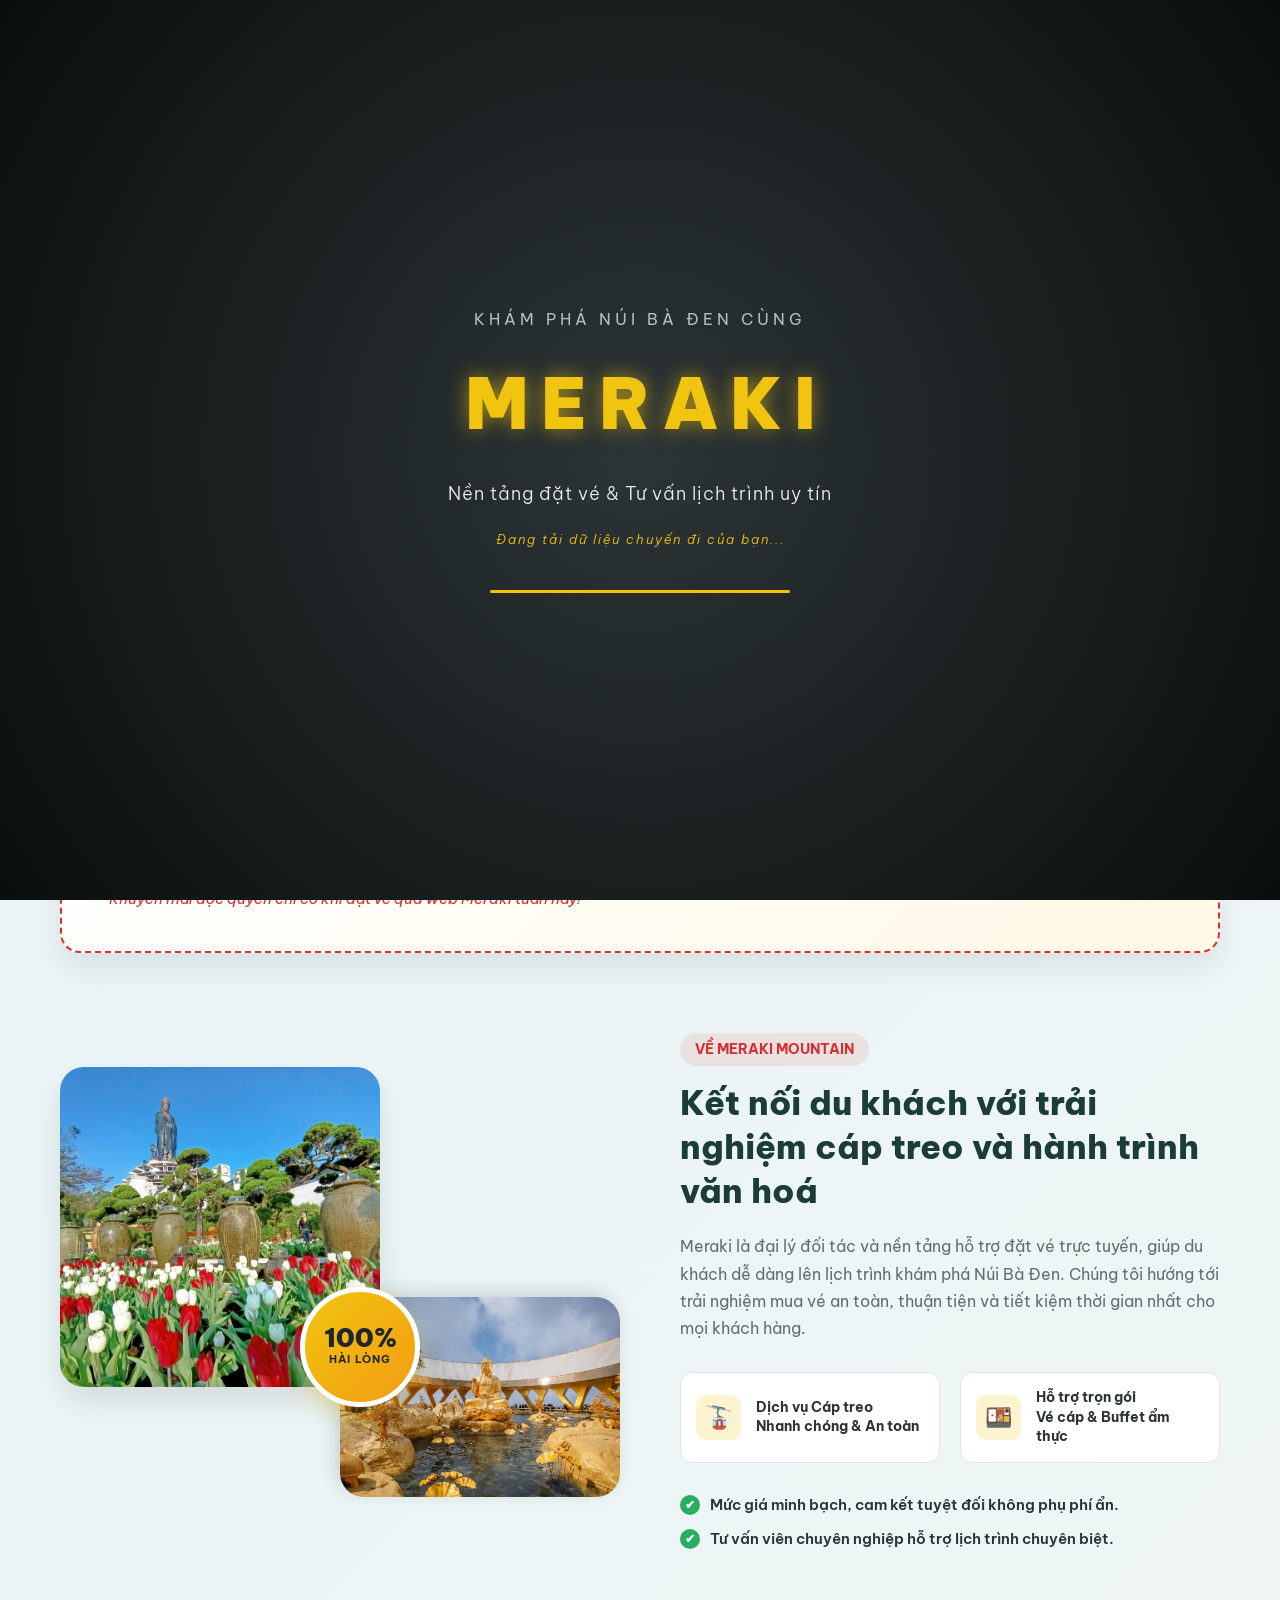
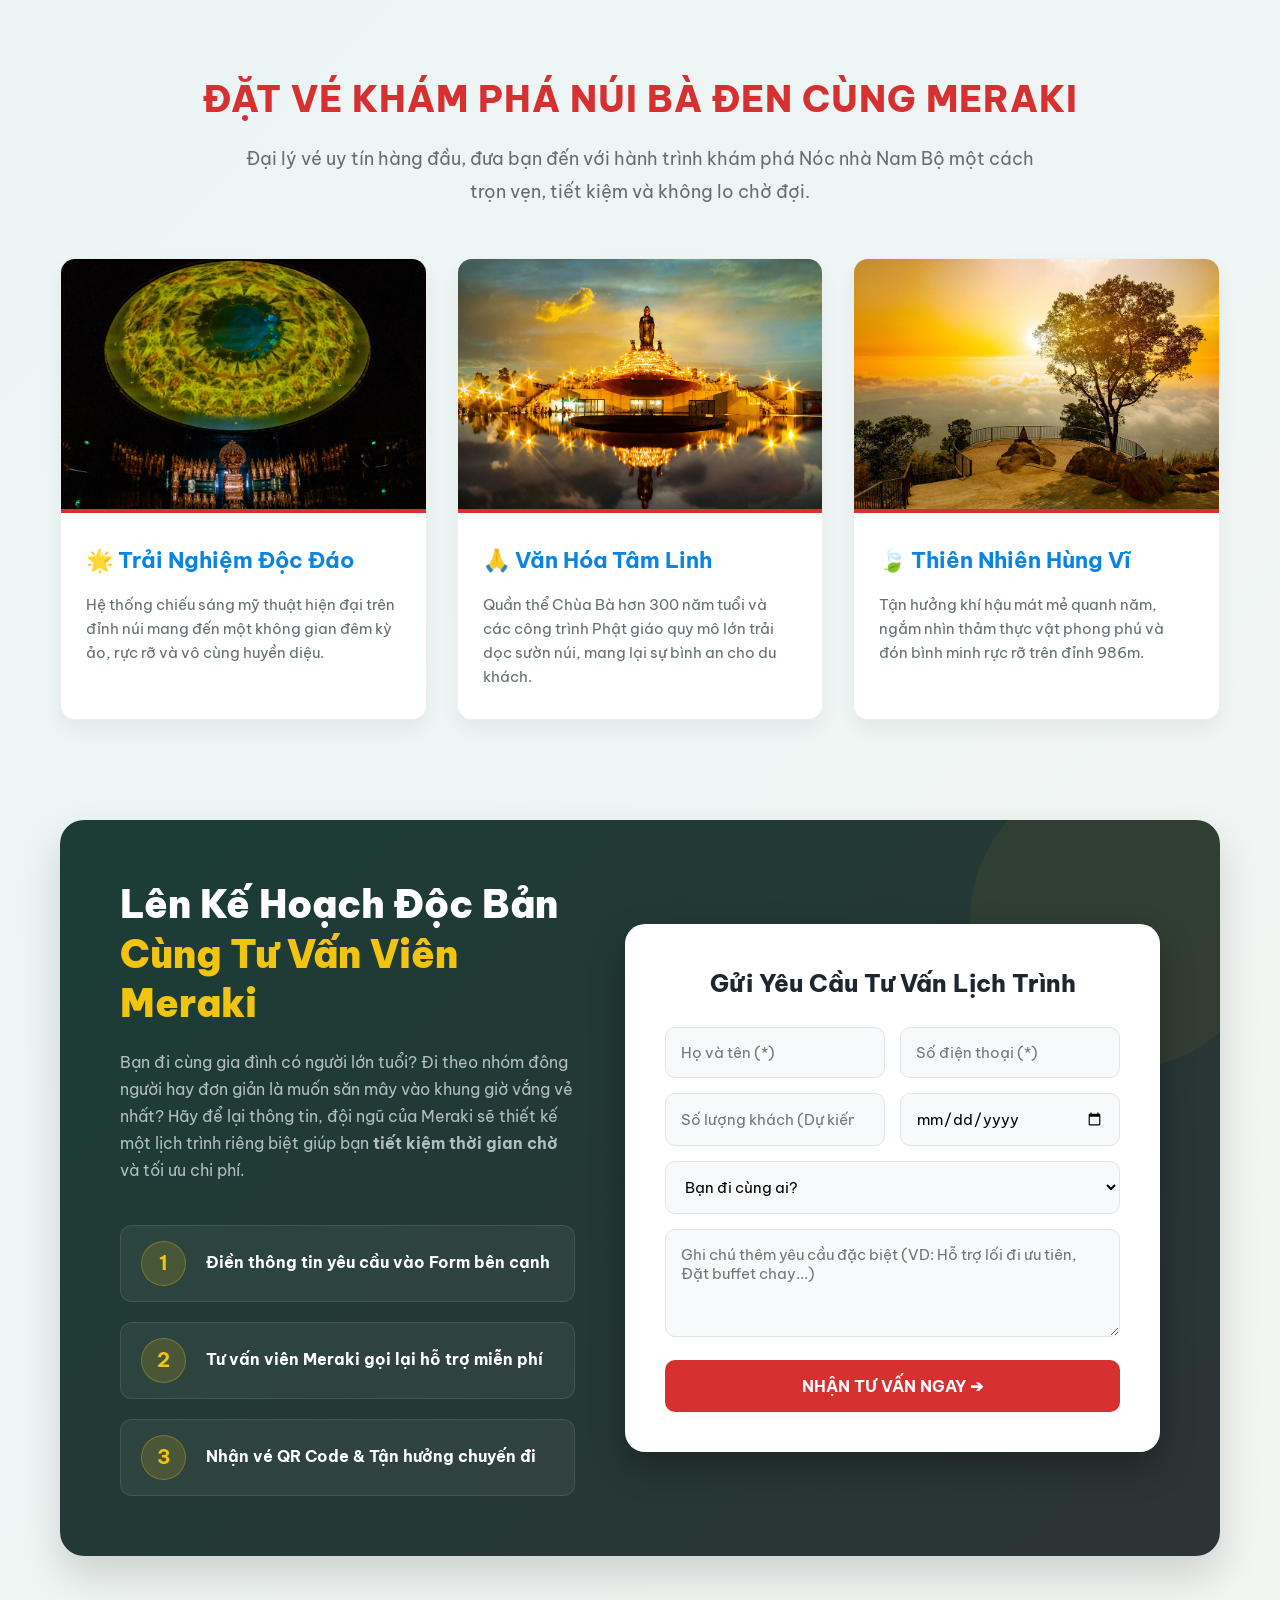
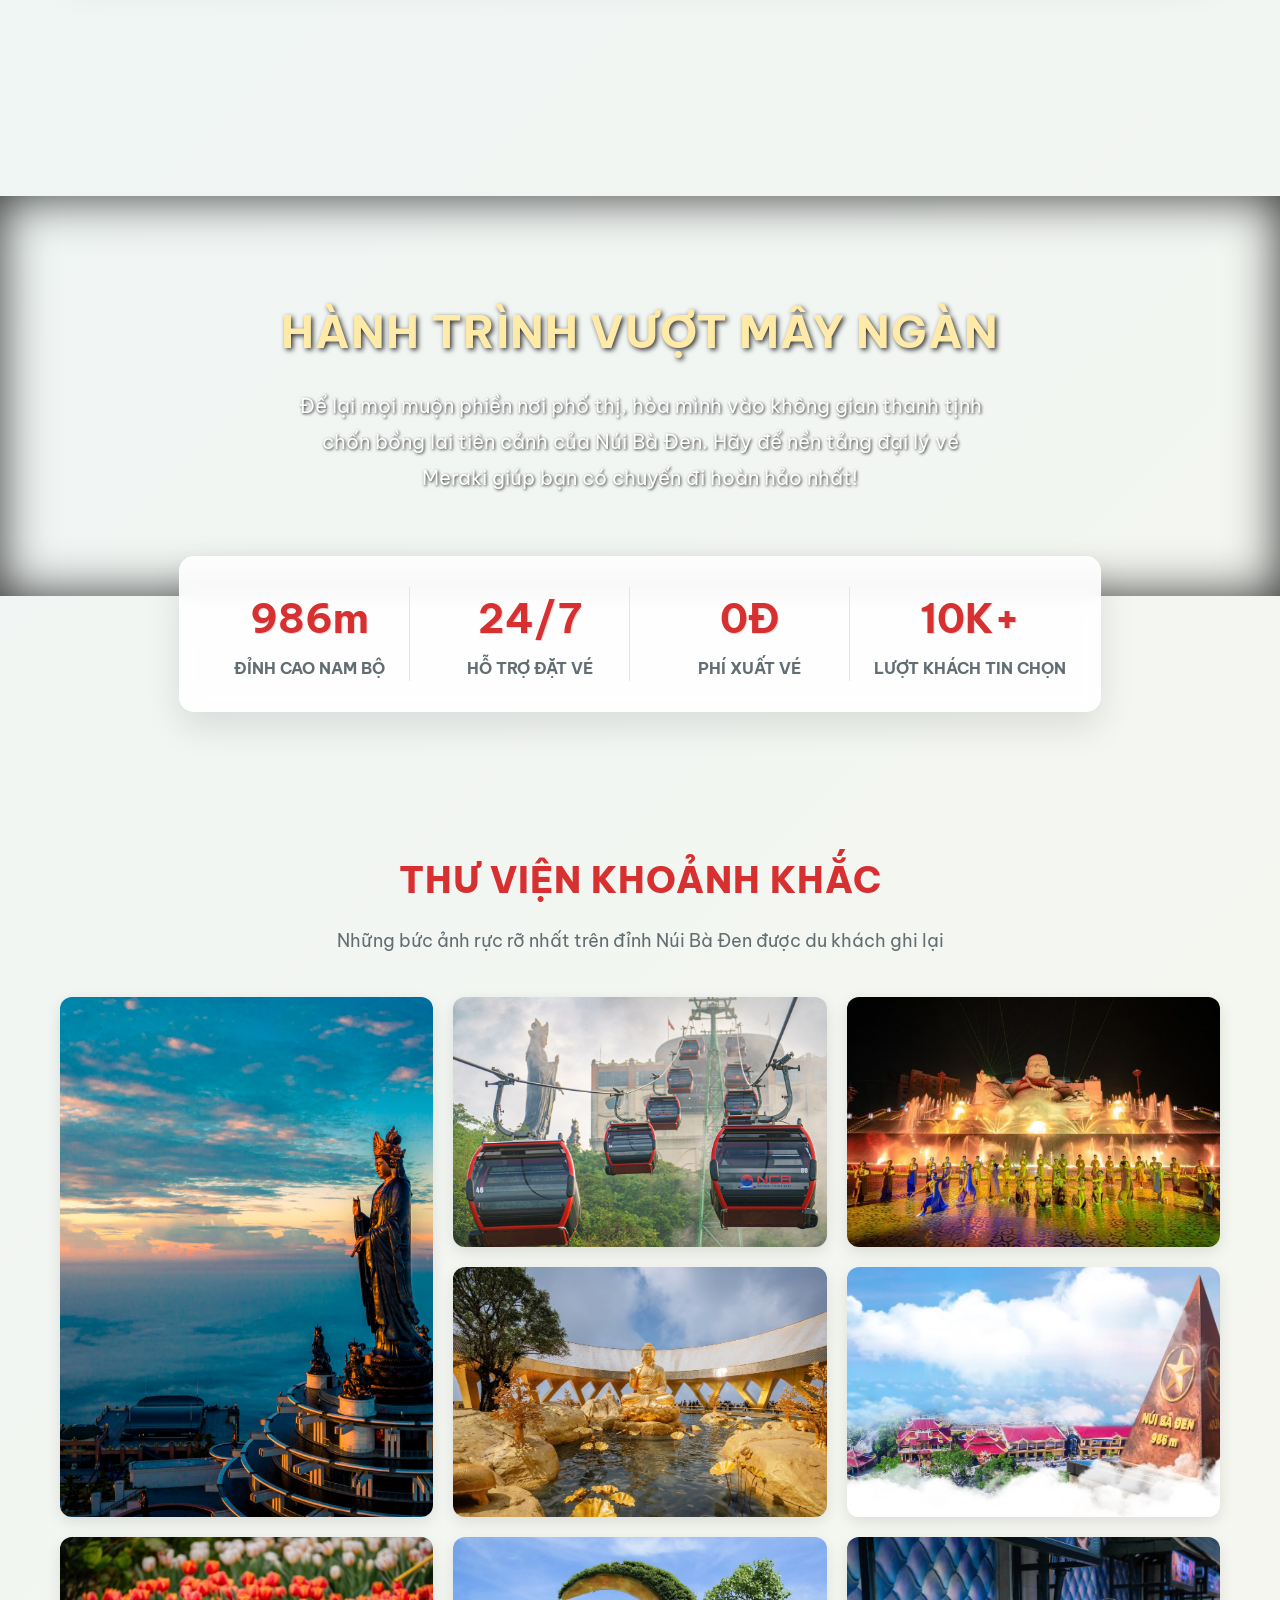
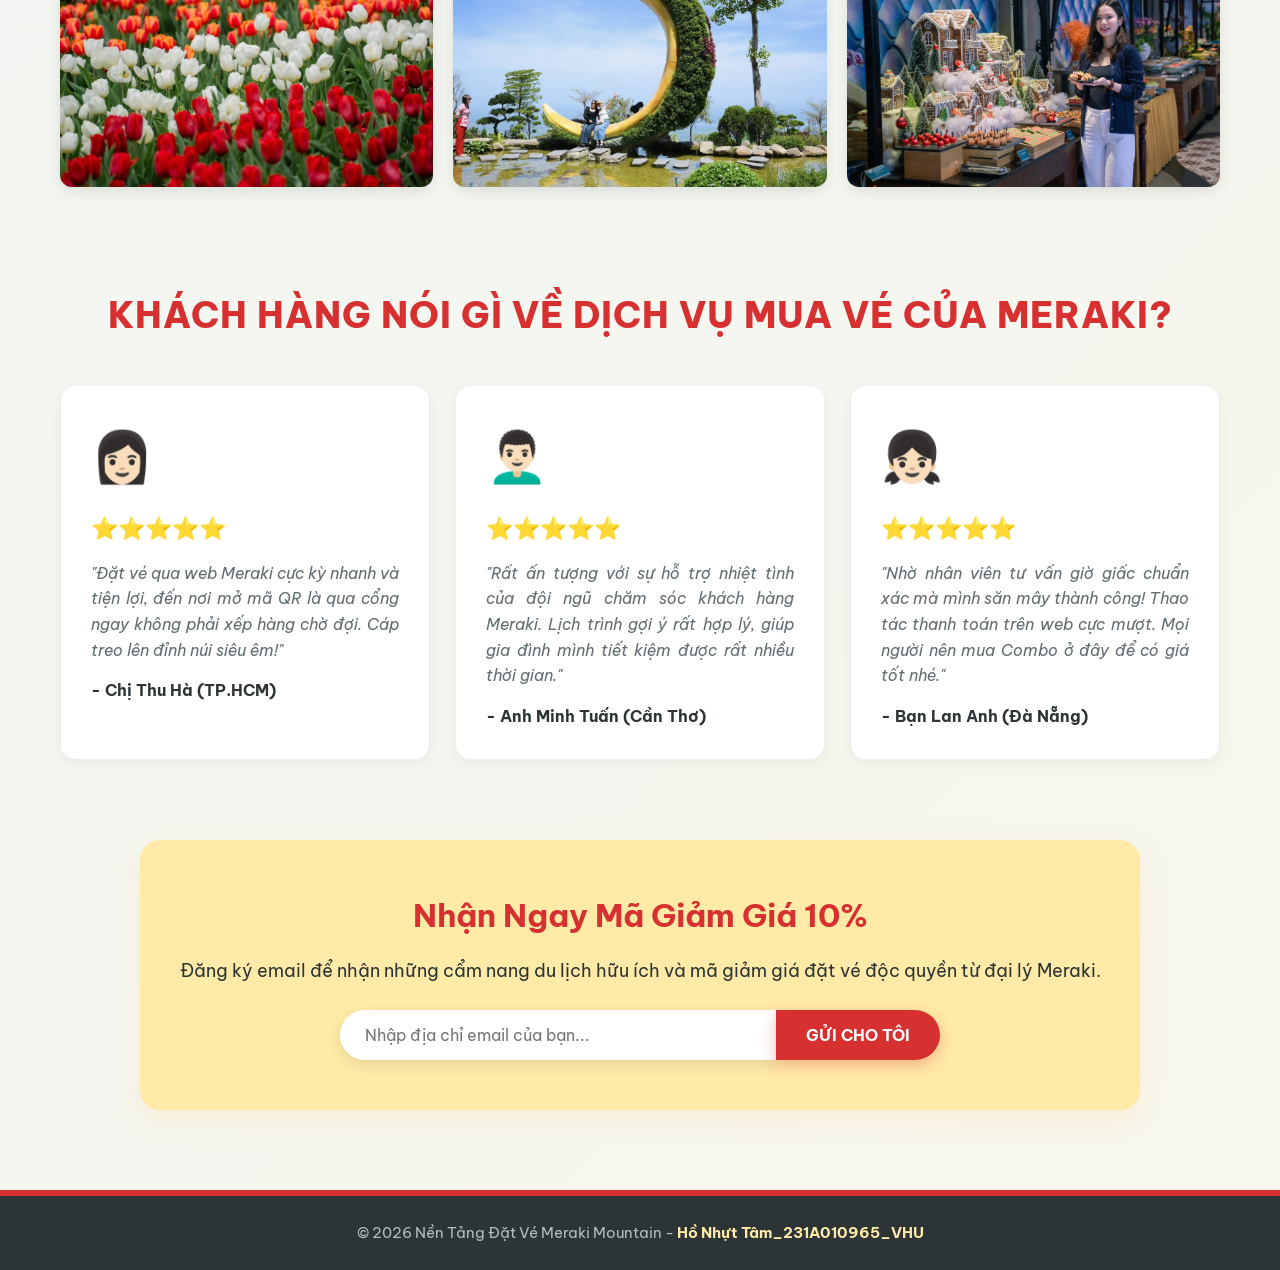
==== commit 64bdd333: "Add files via upload" ====
--- a/index.html
+++ b/index.html
@@ -12,7 +12,7 @@
     <link rel="stylesheet" href="style.css">
 </head>
 <body>
-
+<div id="scroll-progress" style="position: fixed; top: 0; left: 0; width: 0%; height: 4px; background: #0984e3; z-index: 9999; border-radius: 0 4px 4px 0; transition: width 0.1s ease-out; box-shadow: 0 0 10px rgba(9, 132, 227, 0.5);"></div>
    <div id="welcome-overlay" class="welcome-overlay">
         <div class="welcome-content">
             <div class="welcome-subtitle">Khám phá Núi Bà Đen cùng</div>
@@ -450,8 +450,18 @@
         document.addEventListener('DOMContentLoaded', () => {
             updateCartBadge();
             renderNotifications();
+
+// ================= THANH TIẾN ĐỘ CUỘN TRANG =================
+        const progressBar = document.getElementById('scroll-progress');
+        window.addEventListener('scroll', () => {
+            const scrollTop = document.documentElement.scrollTop || document.body.scrollTop;
+            const scrollHeight = document.documentElement.scrollHeight - document.documentElement.clientHeight;
+            const scrollPercentage = (scrollTop / scrollHeight) * 100;
+            if (progressBar) {
+                progressBar.style.width = scrollPercentage + '%';
+            }
         });
-
+        });
     </script>
 </body>
 </html>
--- a/style.css
+++ b/style.css
@@ -5,6 +5,10 @@
     background-size: 400% 400%;
     animation: gradientBG 15s ease infinite;
     color: #1e272e; overflow-x: hidden; line-height: 1.6; 
+    /* Ép chân trang xuống đáy */
+    display: flex;
+    flex-direction: column;
+    min-height: 100vh;
 }
 @keyframes gradientBG { 0% {background-position: 0% 50%;} 50% {background-position: 100% 50%;} 100% {background-position: 0% 50%;} }
 
@@ -26,7 +30,7 @@
 .welcome-overlay.hidden { opacity: 0; visibility: hidden; transform: scale(1.05); }
 
 /* ================= MENU & DROPDOWN THÔNG BÁO ================= */
-nav { display: flex; justify-content: space-between; align-items: center; background-color: rgba(45, 52, 54, 0.85); backdrop-filter: blur(10px); padding: 15px 30px; position: sticky; top: 0; z-index: 1000; box-shadow: 0 2px 15px rgba(0,0,0,0.3); border-bottom: 1px solid rgba(255,255,255,0.1); }
+nav { display: flex; justify-content: space-between; align-items: center; background-color: #2d3436; padding: 15px 30px; position: sticky; top: 0; z-index: 1000; box-shadow: 0 4px 15px rgba(0,0,0,0.4); border-bottom: 1px solid #4a5459; }
 .nav-links a { color: white; text-decoration: none; font-weight: bold; margin: 0 10px; padding: 8px 15px; border-radius: 5px; transition: 0.3s; text-transform: uppercase; font-size: 14px; }
 .nav-links a:hover, .nav-links a.active { background-color: #d63031; color: #ffeaa7; box-shadow: 0 0 10px rgba(214, 48, 49, 0.5);}
 .nav-icons { display: flex; align-items: center; position: relative;}
@@ -51,7 +55,8 @@
 .noti-footer:hover { background: #ffeaa7; }
 
 /* ================= TRANG CHUNG ================= */
-.container { max-width: 1200px; margin: 80px auto; padding: 0 20px; }
+/* Flex-grow cho phép nội dung bung ra đẩy chân trang xuống */
+.container { max-width: 1200px; margin: 80px auto; padding: 0 20px; flex-grow: 1; width: 100%; }
 .section-title { font-size: 32px; color: #1e272e; margin-bottom: 25px; font-weight: 900; display: flex; align-items: center; gap: 12px; text-transform: uppercase; letter-spacing: 1px;}
 .section-title::before { content: ''; display: inline-block; width: 8px; height: 32px; background: #d63031; border-radius: 4px; }
 .section-title-main { color: #d63031; font-size: 36px; margin-bottom: 15px; text-transform: uppercase; font-weight: 800; letter-spacing: 1px; text-align: center;}
@@ -59,10 +64,10 @@
 .subtitle { font-size: 18px; color: #636e72; margin-bottom: 50px; max-width: 800px; margin-left: auto; margin-right: auto; line-height: 1.8; text-align: center;}
 .subtitle-center { text-align: center; color: #636e72; font-size: 19px; max-width: 800px; margin: 0 auto 40px auto; line-height: 1.7; font-weight: 500;}
 
-/* Đóng gói chung để Giỏ hàng & Lịch sử dùng an toàn */
 .page-title-cart { font-size: 36px; color: #d63031; font-weight: 900; text-transform: uppercase; letter-spacing: 1px; margin-bottom: 30px; text-align: center;}
 .page-title-history { font-size: 32px; color: #2d3436; font-weight: 900; text-transform: uppercase; margin-bottom: 30px; text-align: center; border-bottom: 3px solid #d63031; padding-bottom: 10px; display: inline-block; margin-left: 50%; transform: translateX(-50%);}
 
+/* ================= TRANG CHỦ ================= */
 .slider-wrapper { padding: 0; background-color: #1a1a1a; }
 .slider-container { position: relative; width: 100%; margin: 0 auto; overflow: hidden; }
 .slides { display: flex; transition: transform 0.6s cubic-bezier(0.4, 0, 0.2, 1); width: 100%; }
@@ -85,7 +90,7 @@
 .trust-badges { display: flex; gap: 15px; flex-wrap: wrap; justify-content: center; }
 .trust-badge { background: rgba(255,255,255,0.2); backdrop-filter: blur(5px); padding: 10px 25px; border-radius: 30px; font-size: 14px; font-weight: 700; display: flex; align-items: center; gap: 8px; border: 1px solid rgba(255,255,255,0.3); color: white;}
 
-/* ================= TRANG DỊCH VỤ ================= */
+/* ================= TRANG DỊCH VỤ & QUÀ LƯU NIỆM ================= */
 .page-header { position: relative; height: 60vh; min-height: 400px; display: flex; flex-direction: column; justify-content: center; align-items: center; text-align: center; overflow: hidden; margin-bottom: 50px; background: url('img_dichvu/banner_captreo.jpg') center center/cover no-repeat; }
 .page-header.souvenir-bg { height: 50vh; min-height: 350px; margin-bottom: 40px; background-image: url('img_qualuuniem/qualuuniem.jpg'); }
 .header-overlay { position: absolute; top: 0; left: 0; width: 100%; height: 100%; background: rgba(0, 0, 0, 0.4); z-index: 0; }
@@ -174,7 +179,7 @@
 .btn-buy-now:hover { background: #c0392b; transform: translateY(-3px) scale(1.05); box-shadow: 0 10px 20px rgba(214, 48, 49, 0.4); }
 @keyframes shake { 0%, 100% { transform: rotate(10deg); } 50% { transform: rotate(5deg) scale(1.05); } }
 
-/* ================= TRANG CHỦ & CẨM NANG ================= */
+/* ================= TRANG CHỦ CÁC PHẦN KHÁC ================= */
 .about-section { display: flex; gap: 60px; align-items: center; margin-bottom: 120px; flex-wrap: wrap; margin-top: 50px;}
 .creative-images-group { flex: 1; min-width: 350px; position: relative; height: 450px; padding-right: 20px;}
 .about-img-1 { position: absolute; top: 0; left: 0; width: 320px; height: 320px; object-fit: cover; border-radius: 24px; z-index: 1; box-shadow: 0 15px 30px rgba(0,0,0,0.1); transition: transform 0.5s ease;}
@@ -467,10 +472,11 @@
 .floating-btn { bottom: 30px; font-size: 32px;}
 .floating-btn:hover, .floating-phone:hover { background-color: #128C7E; transform: scale(1.1);}
 
-/* CHÂN TRANG */
-footer { background-color: #2d3436; color: #b2bec3; text-align: center; padding: 30px 20px 100px 20px; font-size: 15px; margin-top: 60px; border-top: 6px solid #d63031; }
+/* CHÂN TRANG - CỐ ĐỊNH XUỐNG ĐÁY */
+footer { background-color: #2d3436; color: #b2bec3; text-align: center; padding: 25px 20px; font-size: 15px; margin-top: auto; border-top: 6px solid #d63031; }
 footer p { margin-bottom: 0; } 
 footer strong { color: #ffeaa7; }
+body:has(.sticky-booking-bar) footer { padding-bottom: 100px; }
 
 /* POPUP MODAL ĐƯỢC CĂN CHỈNH */
 .modal-overlay { display: none; position: fixed; z-index: 2000; left: 0; top: 0; width: 100%; height: 100%; background-color: rgba(0,0,0,0.6); backdrop-filter: blur(8px); opacity: 0; transition: opacity 0.3s ease; }
@@ -535,7 +541,8 @@
     .sticky-text { text-align: center; }
     .sticky-text strong { font-size: 20px; }
     .sticky-btn { padding: 10px 25px; font-size: 14px; width: 100%; box-sizing: border-box;}
-    footer { padding-bottom: 120px; }
+    
+    body:has(.sticky-booking-bar) footer { padding-bottom: 120px; }
 
     .creative-images-group { height: 400px;}
     .about-img-1 { width: 280px; height: 280px;}
